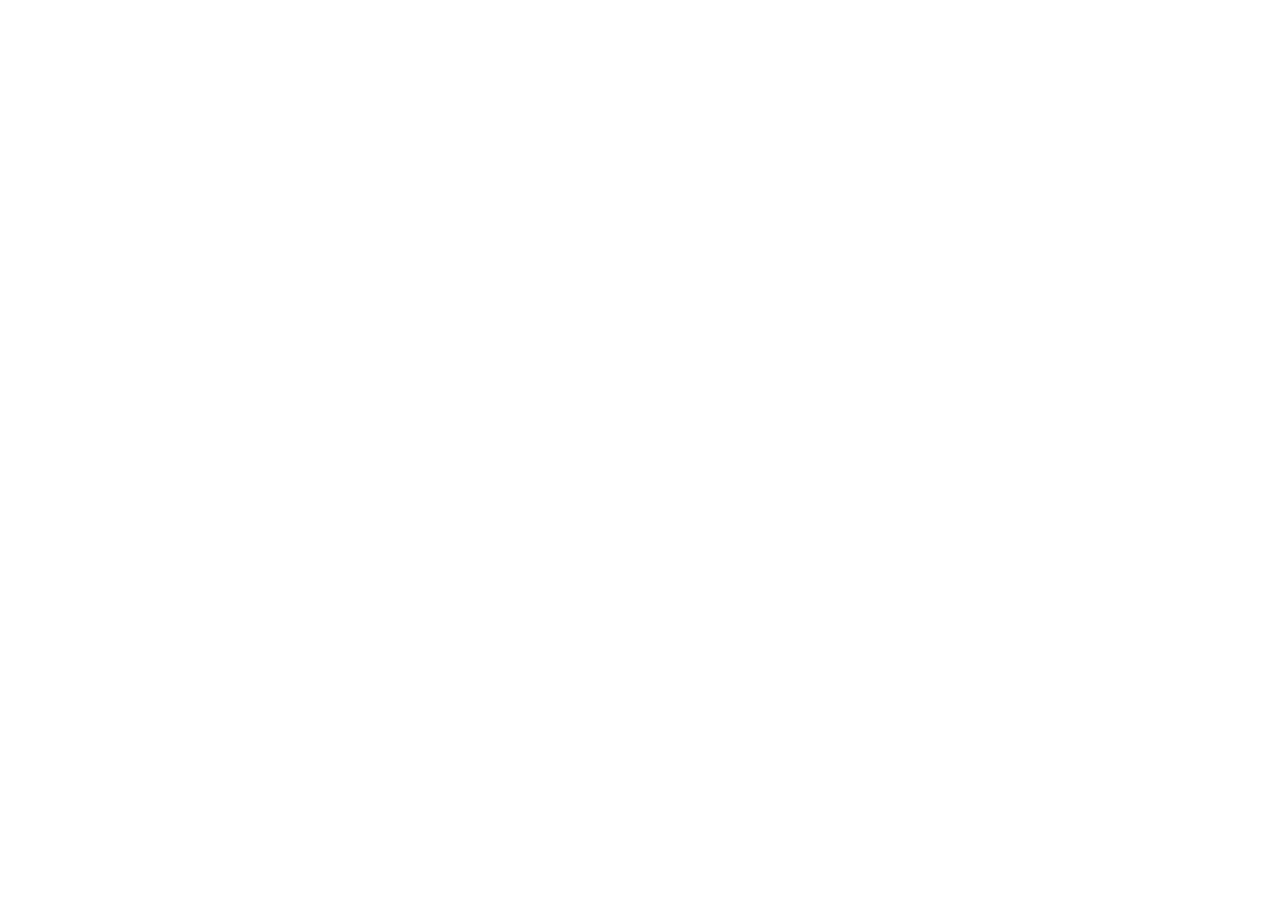
==== ibm-quantum.event-activation.com/index.html @ 04503457 "Add files via upload" ====
<!DOCTYPE html><html lang="en" class="ibm_plex_sans_226a16b8-module__QZ1NCq__variable h-full antialiased"><head><meta charSet="utf-8"/><meta name="viewport" content="width=device-width, initial-scale=1"/><link rel="preload" href="_next/static/media/03fc1b4a8d284b5e-s.p.09.f.n_ccld80.woff2" as="font" type="font/woff2"/><link rel="preload" href="_next/static/media/37a1c0476297a605-s.p.0g.3shamjvs-l.woff2" as="font" type="font/woff2"/><link rel="preload" as="image" href="assets/intro/1/1.webp"/><link rel="preload" as="image" href="assets/intro/2/8.webp"/><link rel="preload" as="image" href="assets/intro/3/13.webp"/><link rel="preload" as="image" href="assets/intro/4/2.webp"/><link rel="preload" as="image" href="assets/intro/5/1.webp"/><link rel="stylesheet" href="_next/static/chunks/16kgvnosf3m.k.css" data-precedence="next"/><link rel="stylesheet" href="_next/static/chunks/0wv5oasuxgbfo.css" data-precedence="next"/><link rel="stylesheet" href="_next/static/chunks/0p_g6t8e8xo-l.css" data-precedence="next"/><link rel="preload" as="script" fetchPriority="low" href="_next/static/chunks/0jd5dmmhkmk8j.js"/><script src="_next/static/chunks/04aem330ymbdp.js" async=""></script><script src="_next/static/chunks/12.eg6ivi-u1j.js" async=""></script><script src="_next/static/chunks/0r7m44~cm1a3r.js" async=""></script><script src="_next/static/chunks/0pqt~8bl3ukh4.js" async=""></script><script src="_next/static/chunks/turbopack-0rd55b__10yuu.js" async=""></script><script src="_next/static/chunks/01xlw8hd842-c.js" async=""></script><script src="_next/static/chunks/0d3shmwh5_nmn.js" async=""></script><script src="_next/static/chunks/03m3-xd-h1jk~.js" async=""></script><script src="_next/static/chunks/0r.2_htp7u2wr.js" async=""></script><script src="_next/static/chunks/0-bl3vhfbx8uj.js" async=""></script><script src="_next/static/chunks/0r3wm1yxmbxy9.js" async=""></script><meta name="next-size-adjust" content=""/><title>IBM Quantum</title><meta name="description" content="Explore IBM Quantum case studies"/><link rel="icon" href="favicon%EF%B9%96favicon.0x3dzn~oxb6tn.ico" sizes="256x256" type="image/x-icon"/><script src="_next/static/chunks/03~yq9q893hmn.js" noModule=""></script></head><body class="flex min-h-full flex-col"><div hidden=""><!--$--><!--/$--></div><div class="h-screen w-screen overflow-auto"><div class="relative origin-top-left" style="width:2160px;height:3840px"><div class="isolate size-full"><!--&--><button class="flex h-full w-full cursor-pointer flex-col gap-[20px] bg-white p-[80px] opacity-0"><div class="flex h-[1360px] shrink-0 gap-[20px]"><div class="flex w-[942px] shrink-0 flex-col justify-between overflow-clip bg-[#21272a] p-[80px]"><h1 class="text-left font-[family-name:var(--font-ibm-plex-sans)] text-[112px] leading-[128px] font-light whitespace-pre-line text-white">Explore IBM Quantum case studies</h1><div class="flex items-center justify-end"><svg width="160" height="160" viewBox="0 0 32 32" fill="white" xmlns="http://www.w3.org/2000/svg"><path d="M18 6l-1.43 1.393L24.15 15H4v2h20.15l-7.58 7.573L18 26l10-10z"></path></svg></div></div><div class="flex min-w-0 flex-1 flex-col gap-[20px]"><div class="relative min-h-0 flex-1"><div class="relative h-full w-full overflow-hidden"><div class="absolute inset-0 transition-opacity duration-1000 opacity-0"><img alt="" loading="lazy" decoding="async" data-nimg="fill" class="transition-opacity duration-1000 object-cover opacity-0" style="position:absolute;height:100%;width:100%;left:0;top:0;right:0;bottom:0;color:transparent" src="assets/intro/1/11.webp"/></div><div class="absolute inset-0 transition-opacity duration-1000 opacity-100"><img alt="" decoding="async" data-nimg="fill" class="transition-opacity duration-1000 object-cover opacity-0" style="position:absolute;height:100%;width:100%;left:0;top:0;right:0;bottom:0;color:transparent" src="assets/intro/1/1.webp"/></div></div></div><div class="relative min-h-0 flex-1"><div class="relative h-full w-full overflow-hidden"><div class="absolute inset-0 transition-opacity duration-1000 opacity-0"><img alt="" loading="lazy" decoding="async" data-nimg="fill" class="transition-opacity duration-1000 object-cover opacity-0" style="position:absolute;height:100%;width:100%;left:0;top:0;right:0;bottom:0;color:transparent" src="assets/intro/2/7.webp"/></div><div class="absolute inset-0 transition-opacity duration-1000 opacity-100"><img alt="" decoding="async" data-nimg="fill" class="transition-opacity duration-1000 object-cover opacity-0" style="position:absolute;height:100%;width:100%;left:0;top:0;right:0;bottom:0;color:transparent" src="assets/intro/2/8.webp"/></div></div></div></div></div><div class="flex min-h-0 flex-1 gap-[20px]"><div class="relative h-full w-[942px] shrink-0"><div class="relative h-full w-full overflow-hidden"><div class="absolute inset-0 transition-opacity duration-1000 opacity-0"><img alt="" loading="lazy" decoding="async" data-nimg="fill" class="transition-opacity duration-1000 object-cover opacity-0" style="position:absolute;height:100%;width:100%;left:0;top:0;right:0;bottom:0;color:transparent" src="assets/intro/3/12.webp"/></div><div class="absolute inset-0 transition-opacity duration-1000 opacity-100"><img alt="" decoding="async" data-nimg="fill" class="transition-opacity duration-1000 object-cover opacity-0" style="position:absolute;height:100%;width:100%;left:0;top:0;right:0;bottom:0;color:transparent" src="assets/intro/3/13.webp"/></div></div></div><div class="flex w-[538px] shrink-0 flex-col gap-[20px]"><div class="min-h-0 flex-1 bg-[#e0e0e0]"></div><div class="min-h-0 flex-1 bg-[#697077]"></div></div><div class="relative min-w-0 flex-1"><div class="relative h-full w-full overflow-hidden"><div class="absolute inset-0 transition-opacity duration-1000 opacity-0"><img alt="" loading="lazy" decoding="async" data-nimg="fill" class="transition-opacity duration-1000 object-cover opacity-0" style="position:absolute;height:100%;width:100%;left:0;top:0;right:0;bottom:0;color:transparent" src="assets/intro/4/1.webp"/></div><div class="absolute inset-0 transition-opacity duration-1000 opacity-100"><img alt="" decoding="async" data-nimg="fill" class="transition-opacity duration-1000 object-cover opacity-0" style="position:absolute;height:100%;width:100%;left:0;top:0;right:0;bottom:0;color:transparent" src="assets/intro/4/2.webp"/></div></div></div></div><div class="flex h-[1360px] shrink-0 gap-[20px]"><div class="relative min-w-0 flex-1"><div class="relative h-full w-full overflow-hidden"><div class="absolute inset-0 transition-opacity duration-1000 opacity-0"><img alt="" loading="lazy" decoding="async" data-nimg="fill" class="transition-opacity duration-1000 object-cover opacity-0" style="position:absolute;height:100%;width:100%;left:0;top:0;right:0;bottom:0;color:transparent" src="assets/intro/5/13.webp"/></div><div class="absolute inset-0 transition-opacity duration-1000 opacity-100"><img alt="" decoding="async" data-nimg="fill" class="transition-opacity duration-1000 object-cover opacity-0" style="position:absolute;height:100%;width:100%;left:0;top:0;right:0;bottom:0;color:transparent" src="assets/intro/5/1.webp"/></div></div></div><div class="flex w-[480px] shrink-0 flex-col gap-[20px]"><div class="min-h-0 flex-1 bg-[#21272a]"></div><div class="min-h-0 flex-1 bg-[#e0e0e0]"></div></div></div></button><!--/&--><dialog open="" aria-labelledby="_R_9avb_" data-state="inactive" class="absolute inset-0 z-50 m-0 flex size-full flex-col border-none bg-white p-40 data-[state=inactive]:invisible"><div class="flex items-center justify-between"><span class="font-[family-name:var(--font-ibm-plex-sans)] text-[68px] leading-[68px] font-light text-[#161616]">IBM Quantum</span><button aria-label="Reset activation" class="cursor-pointer bg-transparent p-0" type="button"><img alt="IBM" loading="lazy" width="54" height="54" decoding="async" data-nimg="1" class="h-[54px] w-auto" style="color:transparent" src="assets/ibm-logo.svg"/></button></div><div class="mt-40 flex flex-1 flex-col font-[family-name:var(--font-ibm-plex-sans)] font-light text-[#161616]"><h2 id="_R_9avb_" class="text-[168px] leading-[200px]">Are you still there?</h2><div class="mt-20 flex flex-col gap-20"><p class="text-[62px] leading-[86px] tracking-[0.64px]">Your session will reset in <!-- -->10<!-- --> seconds.</p></div></div></dialog></div><div role="presentation" aria-hidden="true" class="cds--layer-one cds--modal ConfigModal-module-scss-module__jM0W_q__Modal"><div class="cds--modal-container" role="dialog" aria-modal="true"><button type="button" class="cds--visually-hidden">Focus sentinel</button><div class="cds--modal-container-body"><div class="cds--modal-header"><h2>Set up your activation</h2><div class="cds--modal-close-button"><span class="cds--popover-container cds--popover--caret cds--popover--high-contrast cds--popover--left cds--tooltip cds--icon-tooltip"><div class="cds--tooltip-trigger__wrapper"><button aria-label="Close" aria-labelledby="tooltip-_R_66mavb_" class="cds--modal-close cds--btn cds--btn--primary cds--btn--icon-only" type="button"><svg focusable="false" preserveAspectRatio="xMidYMid meet" fill="currentColor" aria-hidden="true" width="20" height="20" viewBox="0 0 32 32" class="cds--modal-close__icon" xmlns="http://www.w3.org/2000/svg"><path d="M17.4141 16 24 9.4141 22.5859 8 16 14.5859 9.4143 8 8 9.4141 14.5859 16 8 22.5859 9.4143 24 16 17.4141 22.5859 24 24 22.5859 17.4141 16z"></path></svg></button></div><span aria-hidden="true" id="tooltip-_R_66mavb_" role="tooltip" class="cds--popover"><span class="cds--popover-content cds--tooltip-content">Close</span><span class="cds--popover-caret"></span></span></span></div></div><div class="cds--layer-two cds--modal-content cds--modal-scroll-content--no-fade"><div><label class="cds--label cds--label--no-margin ConfigModal-module-scss-module__jM0W_q__label" dir="auto">What is the purpose of this activation?</label><div class="cds--form-item"><fieldset class="cds--radio-button-group cds--radio-button-group--vertical cds--radio-button-group--label-right"><div class="cds--radio-button-wrapper"><input type="radio" class="cds--radio-button" id="radio-button-_R_csqmavb_" name="activation-type" value="event"/><label for="radio-button-_R_csqmavb_" class="cds--radio-button__label"><span class="cds--radio-button__appearance"></span><span class="cds--radio-button__label-text" dir="auto">Event</span></label></div><div class="cds--radio-button-wrapper"><input type="radio" class="cds--radio-button" id="radio-button-_R_ksqmavb_" name="activation-type" value="innovation_studio"/><label for="radio-button-_R_ksqmavb_" class="cds--radio-button__label"><span class="cds--radio-button__appearance"></span><span class="cds--radio-button__label-text" dir="auto">Innovation studio</span></label></div><div class="cds--radio-button-wrapper"><input type="radio" class="cds--radio-button" id="radio-button-_R_ssqmavb_" name="activation-type" value="test"/><label for="radio-button-_R_ssqmavb_" class="cds--radio-button__label"><span class="cds--radio-button__appearance"></span><span class="cds--radio-button__label-text" dir="auto">Test and others</span></label></div></fieldset><div class="cds--radio-button__validation-msg"></div></div></div></div><div aria-busy="false" class="cds--modal-footer cds--btn-set"><button class="cds--btn cds--btn--primary" type="button">Continue</button></div></div><button type="button" class="cds--visually-hidden">Focus sentinel</button></div></div></div></div><!--$--><!--/$--><script src="_next/static/chunks/0jd5dmmhkmk8j.js" id="_R_" async=""></script><script>(self.__next_f=self.__next_f||[]).push([0])</script><script>self.__next_f.push([1,"1:\"$Sreact.fragment\"\n2:I[39756,[\"/_next/static/chunks/01xlw8hd842-c.js\",\"/_next/static/chunks/0d3shmwh5_nmn.js\"],\"default\"]\n3:I[37457,[\"/_next/static/chunks/01xlw8hd842-c.js\",\"/_next/static/chunks/0d3shmwh5_nmn.js\"],\"default\"]\n4:I[57339,[\"/_next/static/chunks/01xlw8hd842-c.js\",\"/_next/static/chunks/0d3shmwh5_nmn.js\",\"/_next/static/chunks/03m3-xd-h1jk~.js\",\"/_next/static/chunks/0r.2_htp7u2wr.js\",\"/_next/static/chunks/0-bl3vhfbx8uj.js\",\"/_next/static/chunks/0r3wm1yxmbxy9.js\"],\"App\"]\n5:I[97367,[\"/_next/static/chunks/01xlw8hd842-c.js\",\"/_next/static/chunks/0d3shmwh5_nmn.js\"],\"OutletBoundary\"]\n6:\"$Sreact.suspense\"\n8:I[97367,[\"/_next/static/chunks/01xlw8hd842-c.js\",\"/_next/static/chunks/0d3shmwh5_nmn.js\"],\"ViewportBoundary\"]\na:I[97367,[\"/_next/static/chunks/01xlw8hd842-c.js\",\"/_next/static/chunks/0d3shmwh5_nmn.js\"],\"MetadataBoundary\"]\nc:I[68027,[\"/_next/static/chunks/01xlw8hd842-c.js\",\"/_next/static/chunks/0d3shmwh5_nmn.js\"],\"default\",1]\n:HL[\"/_next/static/chunks/16kgvnosf3m.k.css\",\"style\"]\n:HL[\"/_next/static/chunks/0wv5oasuxgbfo.css\",\"style\"]\n:HL[\"/_next/static/media/03fc1b4a8d284b5e-s.p.09.f.n_ccld80.woff2\",\"font\",{\"crossOrigin\":\"\",\"type\":\"font/woff2\"}]\n:HL[\"/_next/static/media/37a1c0476297a605-s.p.0g.3shamjvs-l.woff2\",\"font\",{\"crossOrigin\":\"\",\"type\":\"font/woff2\"}]\n:HL[\"/_next/static/chunks/0p_g6t8e8xo-l.css\",\"style\"]\n"])</script><script>self.__next_f.push([1,"0:{\"P\":null,\"c\":[\"\",\"\"],\"q\":\"\",\"i\":false,\"f\":[[[\"\",{\"children\":[\"__PAGE__\",{}]},\"$undefined\",\"$undefined\",16],[[\"$\",\"$1\",\"c\",{\"children\":[[[\"$\",\"link\",\"0\",{\"rel\":\"stylesheet\",\"href\":\"/_next/static/chunks/16kgvnosf3m.k.css\",\"precedence\":\"next\",\"crossOrigin\":\"$undefined\",\"nonce\":\"$undefined\"}],[\"$\",\"link\",\"1\",{\"rel\":\"stylesheet\",\"href\":\"/_next/static/chunks/0wv5oasuxgbfo.css\",\"precedence\":\"next\",\"crossOrigin\":\"$undefined\",\"nonce\":\"$undefined\"}],[\"$\",\"script\",\"script-0\",{\"src\":\"/_next/static/chunks/01xlw8hd842-c.js\",\"async\":true,\"nonce\":\"$undefined\"}],[\"$\",\"script\",\"script-1\",{\"src\":\"/_next/static/chunks/0d3shmwh5_nmn.js\",\"async\":true,\"nonce\":\"$undefined\"}]],[\"$\",\"html\",null,{\"lang\":\"en\",\"className\":\"ibm_plex_sans_226a16b8-module__QZ1NCq__variable h-full antialiased\",\"children\":[\"$\",\"body\",null,{\"className\":\"flex min-h-full flex-col\",\"children\":[\"$\",\"$L2\",null,{\"parallelRouterKey\":\"children\",\"error\":\"$undefined\",\"errorStyles\":\"$undefined\",\"errorScripts\":\"$undefined\",\"template\":[\"$\",\"$L3\",null,{}],\"templateStyles\":\"$undefined\",\"templateScripts\":\"$undefined\",\"notFound\":[[[\"$\",\"title\",null,{\"children\":\"404: This page could not be found.\"}],[\"$\",\"div\",null,{\"style\":{\"fontFamily\":\"system-ui,\\\"Segoe UI\\\",Roboto,Helvetica,Arial,sans-serif,\\\"Apple Color Emoji\\\",\\\"Segoe UI Emoji\\\"\",\"height\":\"100vh\",\"textAlign\":\"center\",\"display\":\"flex\",\"flexDirection\":\"column\",\"alignItems\":\"center\",\"justifyContent\":\"center\"},\"children\":[\"$\",\"div\",null,{\"children\":[[\"$\",\"style\",null,{\"dangerouslySetInnerHTML\":{\"__html\":\"body{color:#000;background:#fff;margin:0}.next-error-h1{border-right:1px solid rgba(0,0,0,.3)}@media (prefers-color-scheme:dark){body{color:#fff;background:#000}.next-error-h1{border-right:1px solid rgba(255,255,255,.3)}}\"}}],[\"$\",\"h1\",null,{\"className\":\"next-error-h1\",\"style\":{\"display\":\"inline-block\",\"margin\":\"0 20px 0 0\",\"padding\":\"0 23px 0 0\",\"fontSize\":24,\"fontWeight\":500,\"verticalAlign\":\"top\",\"lineHeight\":\"49px\"},\"children\":404}],[\"$\",\"div\",null,{\"style\":{\"display\":\"inline-block\"},\"children\":[\"$\",\"h2\",null,{\"style\":{\"fontSize\":14,\"fontWeight\":400,\"lineHeight\":\"49px\",\"margin\":0},\"children\":\"This page could not be found.\"}]}]]}]}]],[]],\"forbidden\":\"$undefined\",\"unauthorized\":\"$undefined\"}]}]}]]}],{\"children\":[[\"$\",\"$1\",\"c\",{\"children\":[[\"$\",\"$L4\",null,{\"isProduction\":true}],[[\"$\",\"link\",\"0\",{\"rel\":\"stylesheet\",\"href\":\"/_next/static/chunks/0p_g6t8e8xo-l.css\",\"precedence\":\"next\",\"crossOrigin\":\"$undefined\",\"nonce\":\"$undefined\"}],[\"$\",\"script\",\"script-0\",{\"src\":\"/_next/static/chunks/03m3-xd-h1jk~.js\",\"async\":true,\"nonce\":\"$undefined\"}],[\"$\",\"script\",\"script-1\",{\"src\":\"/_next/static/chunks/0r.2_htp7u2wr.js\",\"async\":true,\"nonce\":\"$undefined\"}],[\"$\",\"script\",\"script-2\",{\"src\":\"/_next/static/chunks/0-bl3vhfbx8uj.js\",\"async\":true,\"nonce\":\"$undefined\"}],[\"$\",\"script\",\"script-3\",{\"src\":\"/_next/static/chunks/0r3wm1yxmbxy9.js\",\"async\":true,\"nonce\":\"$undefined\"}]],[\"$\",\"$L5\",null,{\"children\":[\"$\",\"$6\",null,{\"name\":\"Next.MetadataOutlet\",\"children\":\"$@7\"}]}]]}],{},null,false,null]},null,false,null],[\"$\",\"$1\",\"h\",{\"children\":[null,[\"$\",\"$L8\",null,{\"children\":\"$L9\"}],[\"$\",\"div\",null,{\"hidden\":true,\"children\":[\"$\",\"$La\",null,{\"children\":[\"$\",\"$6\",null,{\"name\":\"Next.Metadata\",\"children\":\"$Lb\"}]}]}],[\"$\",\"meta\",null,{\"name\":\"next-size-adjust\",\"content\":\"\"}]]}],false]],\"m\":\"$undefined\",\"G\":[\"$c\",[[\"$\",\"link\",\"0\",{\"rel\":\"stylesheet\",\"href\":\"/_next/static/chunks/16kgvnosf3m.k.css\",\"precedence\":\"next\",\"crossOrigin\":\"$undefined\",\"nonce\":\"$undefined\"}],[\"$\",\"link\",\"1\",{\"rel\":\"stylesheet\",\"href\":\"/_next/static/chunks/0wv5oasuxgbfo.css\",\"precedence\":\"next\",\"crossOrigin\":\"$undefined\",\"nonce\":\"$undefined\"}]]],\"S\":true,\"h\":null,\"s\":\"$undefined\",\"l\":\"$undefined\",\"p\":\"$undefined\",\"d\":\"$undefined\",\"b\":\"hi95uVvYdHRAB_sHFpPJb\"}\n"])</script><script>self.__next_f.push([1,"9:[[\"$\",\"meta\",\"0\",{\"charSet\":\"utf-8\"}],[\"$\",\"meta\",\"1\",{\"name\":\"viewport\",\"content\":\"width=device-width, initial-scale=1\"}]]\n"])</script><script>self.__next_f.push([1,"d:I[27201,[\"/_next/static/chunks/01xlw8hd842-c.js\",\"/_next/static/chunks/0d3shmwh5_nmn.js\"],\"IconMark\"]\n7:null\nb:[[\"$\",\"title\",\"0\",{\"children\":\"IBM Quantum\"}],[\"$\",\"meta\",\"1\",{\"name\":\"description\",\"content\":\"Explore IBM Quantum case studies\"}],[\"$\",\"link\",\"2\",{\"rel\":\"icon\",\"href\":\"/favicon.ico?favicon.0x3dzn~oxb6tn.ico\",\"sizes\":\"256x256\",\"type\":\"image/x-icon\"}],[\"$\",\"$Ld\",\"3\",{}]]\n"])</script></body></html>
---- ibm-quantum.event-activation.com/_next/static/chunks/16kgvnosf3m.k.css ----
@font-face{font-family:IBM Plex Sans;font-style:italic;font-weight:300;font-stretch:100%;font-display:swap;src:url(../media/952f0fd261157ce3-s.0g--sok9b3mk_.woff2)format("woff2");unicode-range:U+460-52F,U+1C80-1C8A,U+20B4,U+2DE0-2DFF,U+A640-A69F,U+FE2E-FE2F}@font-face{font-family:IBM Plex Sans;font-style:italic;font-weight:300;font-stretch:100%;font-display:swap;src:url(../media/69169fb36b2bd6d2-s.10j65ab2wfnli.woff2)format("woff2");unicode-range:U+301,U+400-45F,U+490-491,U+4B0-4B1,U+2116}@font-face{font-family:IBM Plex Sans;font-style:italic;font-weight:300;font-stretch:100%;font-display:swap;src:url(../media/fce1204c21d111e2-s.0ijvxfb~.93oa.woff2)format("woff2");unicode-range:U+370-377,U+37A-37F,U+384-38A,U+38C,U+38E-3A1,U+3A3-3FF}@font-face{font-family:IBM Plex Sans;font-style:italic;font-weight:300;font-stretch:100%;font-display:swap;src:url(../media/7a0633ae85d274ff-s.0x2l002~jcayr.woff2)format("woff2");unicode-range:U+102-103,U+110-111,U+128-129,U+168-169,U+1A0-1A1,U+1AF-1B0,U+300-301,U+303-304,U+308-309,U+323,U+329,U+1EA0-1EF9,U+20AB}@font-face{font-family:IBM Plex Sans;font-style:italic;font-weight:300;font-stretch:100%;font-display:swap;src:url(../media/d9e1577adfc6a783-s.0smp5y7is-k0~.woff2)format("woff2");unicode-range:U+100-2BA,U+2BD-2C5,U+2C7-2CC,U+2CE-2D7,U+2DD-2FF,U+304,U+308,U+329,U+1D00-1DBF,U+1E00-1E9F,U+1EF2-1EFF,U+2020,U+20A0-20AB,U+20AD-20C0,U+2113,U+2C60-2C7F,U+A720-A7FF}@font-face{font-family:IBM Plex Sans;font-style:italic;font-weight:300;font-stretch:100%;font-display:swap;src:url(../media/37a1c0476297a605-s.p.0g.3shamjvs-l.woff2)format("woff2");unicode-range:U+??,U+131,U+152-153,U+2BB-2BC,U+2C6,U+2DA,U+2DC,U+304,U+308,U+329,U+2000-206F,U+20AC,U+2122,U+2191,U+2193,U+2212,U+2215,U+FEFF,U+FFFD}@font-face{font-family:IBM Plex Sans;font-style:italic;font-weight:400;font-stretch:100%;font-display:swap;src:url(../media/952f0fd261157ce3-s.0g--sok9b3mk_.woff2)format("woff2");unicode-range:U+460-52F,U+1C80-1C8A,U+20B4,U+2DE0-2DFF,U+A640-A69F,U+FE2E-FE2F}@font-face{font-family:IBM Plex Sans;font-style:italic;font-weight:400;font-stretch:100%;font-display:swap;src:url(../media/69169fb36b2bd6d2-s.10j65ab2wfnli.woff2)format("woff2");unicode-range:U+301,U+400-45F,U+490-491,U+4B0-4B1,U+2116}@font-face{font-family:IBM Plex Sans;font-style:italic;font-weight:400;font-stretch:100%;font-display:swap;src:url(../media/fce1204c21d111e2-s.0ijvxfb~.93oa.woff2)format("woff2");unicode-range:U+370-377,U+37A-37F,U+384-38A,U+38C,U+38E-3A1,U+3A3-3FF}@font-face{font-family:IBM Plex Sans;font-style:italic;font-weight:400;font-stretch:100%;font-display:swap;src:url(../media/7a0633ae85d274ff-s.0x2l002~jcayr.woff2)format("woff2");unicode-range:U+102-103,U+110-111,U+128-129,U+168-169,U+1A0-1A1,U+1AF-1B0,U+300-301,U+303-304,U+308-309,U+323,U+329,U+1EA0-1EF9,U+20AB}@font-face{font-family:IBM Plex Sans;font-style:italic;font-weight:400;font-stretch:100%;font-display:swap;src:url(../media/d9e1577adfc6a783-s.0smp5y7is-k0~.woff2)format("woff2");unicode-range:U+100-2BA,U+2BD-2C5,U+2C7-2CC,U+2CE-2D7,U+2DD-2FF,U+304,U+308,U+329,U+1D00-1DBF,U+1E00-1E9F,U+1EF2-1EFF,U+2020,U+20A0-20AB,U+20AD-20C0,U+2113,U+2C60-2C7F,U+A720-A7FF}@font-face{font-family:IBM Plex Sans;font-style:italic;font-weight:400;font-stretch:100%;font-display:swap;src:url(../media/37a1c0476297a605-s.p.0g.3shamjvs-l.woff2)format("woff2");unicode-range:U+??,U+131,U+152-153,U+2BB-2BC,U+2C6,U+2DA,U+2DC,U+304,U+308,U+329,U+2000-206F,U+20AC,U+2122,U+2191,U+2193,U+2212,U+2215,U+FEFF,U+FFFD}@font-face{font-family:IBM Plex Sans;font-style:italic;font-weight:500;font-stretch:100%;font-display:swap;src:url(../media/952f0fd261157ce3-s.0g--sok9b3mk_.woff2)format("woff2");unicode-range:U+460-52F,U+1C80-1C8A,U+20B4,U+2DE0-2DFF,U+A640-A69F,U+FE2E-FE2F}@font-face{font-family:IBM Plex Sans;font-style:italic;font-weight:500;font-stretch:100%;font-display:swap;src:url(../media/69169fb36b2bd6d2-s.10j65ab2wfnli.woff2)format("woff2");unicode-range:U+301,U+400-45F,U+490-491,U+4B0-4B1,U+2116}@font-face{font-family:IBM Plex Sans;font-style:italic;font-weight:500;font-stretch:100%;font-display:swap;src:url(../media/fce1204c21d111e2-s.0ijvxfb~.93oa.woff2)format("woff2");unicode-range:U+370-377,U+37A-37F,U+384-38A,U+38C,U+38E-3A1,U+3A3-3FF}@font-face{font-family:IBM Plex Sans;font-style:italic;font-weight:500;font-stretch:100%;font-display:swap;src:url(../media/7a0633ae85d274ff-s.0x2l002~jcayr.woff2)format("woff2");unicode-range:U+102-103,U+110-111,U+128-129,U+168-169,U+1A0-1A1,U+1AF-1B0,U+300-301,U+303-304,U+308-309,U+323,U+329,U+1EA0-1EF9,U+20AB}@font-face{font-family:IBM Plex Sans;font-style:italic;font-weight:500;font-stretch:100%;font-display:swap;src:url(../media/d9e1577adfc6a783-s.0smp5y7is-k0~.woff2)format("woff2");unicode-range:U+100-2BA,U+2BD-2C5,U+2C7-2CC,U+2CE-2D7,U+2DD-2FF,U+304,U+308,U+329,U+1D00-1DBF,U+1E00-1E9F,U+1EF2-1EFF,U+2020,U+20A0-20AB,U+20AD-20C0,U+2113,U+2C60-2C7F,U+A720-A7FF}@font-face{font-family:IBM Plex Sans;font-style:italic;font-weight:500;font-stretch:100%;font-display:swap;src:url(../media/37a1c0476297a605-s.p.0g.3shamjvs-l.woff2)format("woff2");unicode-range:U+??,U+131,U+152-153,U+2BB-2BC,U+2C6,U+2DA,U+2DC,U+304,U+308,U+329,U+2000-206F,U+20AC,U+2122,U+2191,U+2193,U+2212,U+2215,U+FEFF,U+FFFD}@font-face{font-family:IBM Plex Sans;font-style:italic;font-weight:600;font-stretch:100%;font-display:swap;src:url(../media/952f0fd261157ce3-s.0g--sok9b3mk_.woff2)format("woff2");unicode-range:U+460-52F,U+1C80-1C8A,U+20B4,U+2DE0-2DFF,U+A640-A69F,U+FE2E-FE2F}@font-face{font-family:IBM Plex Sans;font-style:italic;font-weight:600;font-stretch:100%;font-display:swap;src:url(../media/69169fb36b2bd6d2-s.10j65ab2wfnli.woff2)format("woff2");unicode-range:U+301,U+400-45F,U+490-491,U+4B0-4B1,U+2116}@font-face{font-family:IBM Plex Sans;font-style:italic;font-weight:600;font-stretch:100%;font-display:swap;src:url(../media/fce1204c21d111e2-s.0ijvxfb~.93oa.woff2)format("woff2");unicode-range:U+370-377,U+37A-37F,U+384-38A,U+38C,U+38E-3A1,U+3A3-3FF}@font-face{font-family:IBM Plex Sans;font-style:italic;font-weight:600;font-stretch:100%;font-display:swap;src:url(../media/7a0633ae85d274ff-s.0x2l002~jcayr.woff2)format("woff2");unicode-range:U+102-103,U+110-111,U+128-129,U+168-169,U+1A0-1A1,U+1AF-1B0,U+300-301,U+303-304,U+308-309,U+323,U+329,U+1EA0-1EF9,U+20AB}@font-face{font-family:IBM Plex Sans;font-style:italic;font-weight:600;font-stretch:100%;font-display:swap;src:url(../media/d9e1577adfc6a783-s.0smp5y7is-k0~.woff2)format("woff2");unicode-range:U+100-2BA,U+2BD-2C5,U+2C7-2CC,U+2CE-2D7,U+2DD-2FF,U+304,U+308,U+329,U+1D00-1DBF,U+1E00-1E9F,U+1EF2-1EFF,U+2020,U+20A0-20AB,U+20AD-20C0,U+2113,U+2C60-2C7F,U+A720-A7FF}@font-face{font-family:IBM Plex Sans;font-style:italic;font-weight:600;font-stretch:100%;font-display:swap;src:url(../media/37a1c0476297a605-s.p.0g.3shamjvs-l.woff2)format("woff2");unicode-range:U+??,U+131,U+152-153,U+2BB-2BC,U+2C6,U+2DA,U+2DC,U+304,U+308,U+329,U+2000-206F,U+20AC,U+2122,U+2191,U+2193,U+2212,U+2215,U+FEFF,U+FFFD}@font-face{font-family:IBM Plex Sans;font-style:normal;font-weight:300;font-stretch:100%;font-display:swap;src:url(../media/7fea77d1d19108bf-s.0xyeb7czu1stb.woff2)format("woff2");unicode-range:U+460-52F,U+1C80-1C8A,U+20B4,U+2DE0-2DFF,U+A640-A69F,U+FE2E-FE2F}@font-face{font-family:IBM Plex Sans;font-style:normal;font-weight:300;font-stretch:100%;font-display:swap;src:url(../media/1bcd0e671759a44c-s.0vnh8.d8wxa2x.woff2)format("woff2");unicode-range:U+301,U+400-45F,U+490-491,U+4B0-4B1,U+2116}@font-face{font-family:IBM Plex Sans;font-style:normal;font-weight:300;font-stretch:100%;font-display:swap;src:url(../media/e15f58668ad64cb8-s.0~.8lt~vdqmc3.woff2)format("woff2");unicode-range:U+370-377,U+37A-37F,U+384-38A,U+38C,U+38E-3A1,U+3A3-3FF}@font-face{font-family:IBM Plex Sans;font-style:normal;font-weight:300;font-stretch:100%;font-display:swap;src:url(../media/90c51ce8fb754fe8-s.00z~hoalba5dm.woff2)format("woff2");unicode-range:U+102-103,U+110-111,U+128-129,U+168-169,U+1A0-1A1,U+1AF-1B0,U+300-301,U+303-304,U+308-309,U+323,U+329,U+1EA0-1EF9,U+20AB}@font-face{font-family:IBM Plex Sans;font-style:normal;font-weight:300;font-stretch:100%;font-display:swap;src:url(../media/57215795b8570f5c-s.0vwgtotjdgnhr.woff2)format("woff2");unicode-range:U+100-2BA,U+2BD-2C5,U+2C7-2CC,U+2CE-2D7,U+2DD-2FF,U+304,U+308,U+329,U+1D00-1DBF,U+1E00-1E9F,U+1EF2-1EFF,U+2020,U+20A0-20AB,U+20AD-20C0,U+2113,U+2C60-2C7F,U+A720-A7FF}@font-face{font-family:IBM Plex Sans;font-style:normal;font-weight:300;font-stretch:100%;font-display:swap;src:url(../media/03fc1b4a8d284b5e-s.p.09.f.n_ccld80.woff2)format("woff2");unicode-range:U+??,U+131,U+152-153,U+2BB-2BC,U+2C6,U+2DA,U+2DC,U+304,U+308,U+329,U+2000-206F,U+20AC,U+2122,U+2191,U+2193,U+2212,U+2215,U+FEFF,U+FFFD}@font-face{font-family:IBM Plex Sans;font-style:normal;font-weight:400;font-stretch:100%;font-display:swap;src:url(../media/7fea77d1d19108bf-s.0xyeb7czu1stb.woff2)format("woff2");unicode-range:U+460-52F,U+1C80-1C8A,U+20B4,U+2DE0-2DFF,U+A640-A69F,U+FE2E-FE2F}@font-face{font-family:IBM Plex Sans;font-style:normal;font-weight:400;font-stretch:100%;font-display:swap;src:url(../media/1bcd0e671759a44c-s.0vnh8.d8wxa2x.woff2)format("woff2");unicode-range:U+301,U+400-45F,U+490-491,U+4B0-4B1,U+2116}@font-face{font-family:IBM Plex Sans;font-style:normal;font-weight:400;font-stretch:100%;font-display:swap;src:url(../media/e15f58668ad64cb8-s.0~.8lt~vdqmc3.woff2)format("woff2");unicode-range:U+370-377,U+37A-37F,U+384-38A,U+38C,U+38E-3A1,U+3A3-3FF}@font-face{font-family:IBM Plex Sans;font-style:normal;font-weight:400;font-stretch:100%;font-display:swap;src:url(../media/90c51ce8fb754fe8-s.00z~hoalba5dm.woff2)format("woff2");unicode-range:U+102-103,U+110-111,U+128-129,U+168-169,U+1A0-1A1,U+1AF-1B0,U+300-301,U+303-304,U+308-309,U+323,U+329,U+1EA0-1EF9,U+20AB}@font-face{font-family:IBM Plex Sans;font-style:normal;font-weight:400;font-stretch:100%;font-display:swap;src:url(../media/57215795b8570f5c-s.0vwgtotjdgnhr.woff2)format("woff2");unicode-range:U+100-2BA,U+2BD-2C5,U+2C7-2CC,U+2CE-2D7,U+2DD-2FF,U+304,U+308,U+329,U+1D00-1DBF,U+1E00-1E9F,U+1EF2-1EFF,U+2020,U+20A0-20AB,U+20AD-20C0,U+2113,U+2C60-2C7F,U+A720-A7FF}@font-face{font-family:IBM Plex Sans;font-style:normal;font-weight:400;font-stretch:100%;font-display:swap;src:url(../media/03fc1b4a8d284b5e-s.p.09.f.n_ccld80.woff2)format("woff2");unicode-range:U+??,U+131,U+152-153,U+2BB-2BC,U+2C6,U+2DA,U+2DC,U+304,U+308,U+329,U+2000-206F,U+20AC,U+2122,U+2191,U+2193,U+2212,U+2215,U+FEFF,U+FFFD}@font-face{font-family:IBM Plex Sans;font-style:normal;font-weight:500;font-stretch:100%;font-display:swap;src:url(../media/7fea77d1d19108bf-s.0xyeb7czu1stb.woff2)format("woff2");unicode-range:U+460-52F,U+1C80-1C8A,U+20B4,U+2DE0-2DFF,U+A640-A69F,U+FE2E-FE2F}@font-face{font-family:IBM Plex Sans;font-style:normal;font-weight:500;font-stretch:100%;font-display:swap;src:url(../media/1bcd0e671759a44c-s.0vnh8.d8wxa2x.woff2)format("woff2");unicode-range:U+301,U+400-45F,U+490-491,U+4B0-4B1,U+2116}@font-face{font-family:IBM Plex Sans;font-style:normal;font-weight:500;font-stretch:100%;font-display:swap;src:url(../media/e15f58668ad64cb8-s.0~.8lt~vdqmc3.woff2)format("woff2");unicode-range:U+370-377,U+37A-37F,U+384-38A,U+38C,U+38E-3A1,U+3A3-3FF}@font-face{font-family:IBM Plex Sans;font-style:normal;font-weight:500;font-stretch:100%;font-display:swap;src:url(../media/90c51ce8fb754fe8-s.00z~hoalba5dm.woff2)format("woff2");unicode-range:U+102-103,U+110-111,U+128-129,U+168-169,U+1A0-1A1,U+1AF-1B0,U+300-301,U+303-304,U+308-309,U+323,U+329,U+1EA0-1EF9,U+20AB}@font-face{font-family:IBM Plex Sans;font-style:normal;font-weight:500;font-stretch:100%;font-display:swap;src:url(../media/57215795b8570f5c-s.0vwgtotjdgnhr.woff2)format("woff2");unicode-range:U+100-2BA,U+2BD-2C5,U+2C7-2CC,U+2CE-2D7,U+2DD-2FF,U+304,U+308,U+329,U+1D00-1DBF,U+1E00-1E9F,U+1EF2-1EFF,U+2020,U+20A0-20AB,U+20AD-20C0,U+2113,U+2C60-2C7F,U+A720-A7FF}@font-face{font-family:IBM Plex Sans;font-style:normal;font-weight:500;font-stretch:100%;font-display:swap;src:url(../media/03fc1b4a8d284b5e-s.p.09.f.n_ccld80.woff2)format("woff2");unicode-range:U+??,U+131,U+152-153,U+2BB-2BC,U+2C6,U+2DA,U+2DC,U+304,U+308,U+329,U+2000-206F,U+20AC,U+2122,U+2191,U+2193,U+2212,U+2215,U+FEFF,U+FFFD}@font-face{font-family:IBM Plex Sans;font-style:normal;font-weight:600;font-stretch:100%;font-display:swap;src:url(../media/7fea77d1d19108bf-s.0xyeb7czu1stb.woff2)format("woff2");unicode-range:U+460-52F,U+1C80-1C8A,U+20B4,U+2DE0-2DFF,U+A640-A69F,U+FE2E-FE2F}@font-face{font-family:IBM Plex Sans;font-style:normal;font-weight:600;font-stretch:100%;font-display:swap;src:url(../media/1bcd0e671759a44c-s.0vnh8.d8wxa2x.woff2)format("woff2");unicode-range:U+301,U+400-45F,U+490-491,U+4B0-4B1,U+2116}@font-face{font-family:IBM Plex Sans;font-style:normal;font-weight:600;font-stretch:100%;font-display:swap;src:url(../media/e15f58668ad64cb8-s.0~.8lt~vdqmc3.woff2)format("woff2");unicode-range:U+370-377,U+37A-37F,U+384-38A,U+38C,U+38E-3A1,U+3A3-3FF}@font-face{font-family:IBM Plex Sans;font-style:normal;font-weight:600;font-stretch:100%;font-display:swap;src:url(../media/90c51ce8fb754fe8-s.00z~hoalba5dm.woff2)format("woff2");unicode-range:U+102-103,U+110-111,U+128-129,U+168-169,U+1A0-1A1,U+1AF-1B0,U+300-301,U+303-304,U+308-309,U+323,U+329,U+1EA0-1EF9,U+20AB}@font-face{font-family:IBM Plex Sans;font-style:normal;font-weight:600;font-stretch:100%;font-display:swap;src:url(../media/57215795b8570f5c-s.0vwgtotjdgnhr.woff2)format("woff2");unicode-range:U+100-2BA,U+2BD-2C5,U+2C7-2CC,U+2CE-2D7,U+2DD-2FF,U+304,U+308,U+329,U+1D00-1DBF,U+1E00-1E9F,U+1EF2-1EFF,U+2020,U+20A0-20AB,U+20AD-20C0,U+2113,U+2C60-2C7F,U+A720-A7FF}@font-face{font-family:IBM Plex Sans;font-style:normal;font-weight:600;font-stretch:100%;font-display:swap;src:url(../media/03fc1b4a8d284b5e-s.p.09.f.n_ccld80.woff2)format("woff2");unicode-range:U+??,U+131,U+152-153,U+2BB-2BC,U+2C6,U+2DA,U+2DC,U+304,U+308,U+329,U+2000-206F,U+20AC,U+2122,U+2191,U+2193,U+2212,U+2215,U+FEFF,U+FFFD}@font-face{font-family:IBM Plex Sans Fallback;src:local(Arial);ascent-override:101.32%;descent-override:27.18%;line-gap-override:0.0%;size-adjust:101.17%}.ibm_plex_sans_226a16b8-module__QZ1NCq__className{font-family:IBM Plex Sans,IBM Plex Sans Fallback}.ibm_plex_sans_226a16b8-module__QZ1NCq__variable{--font-ibm-plex-sans:"IBM Plex Sans", "IBM Plex Sans Fallback"}
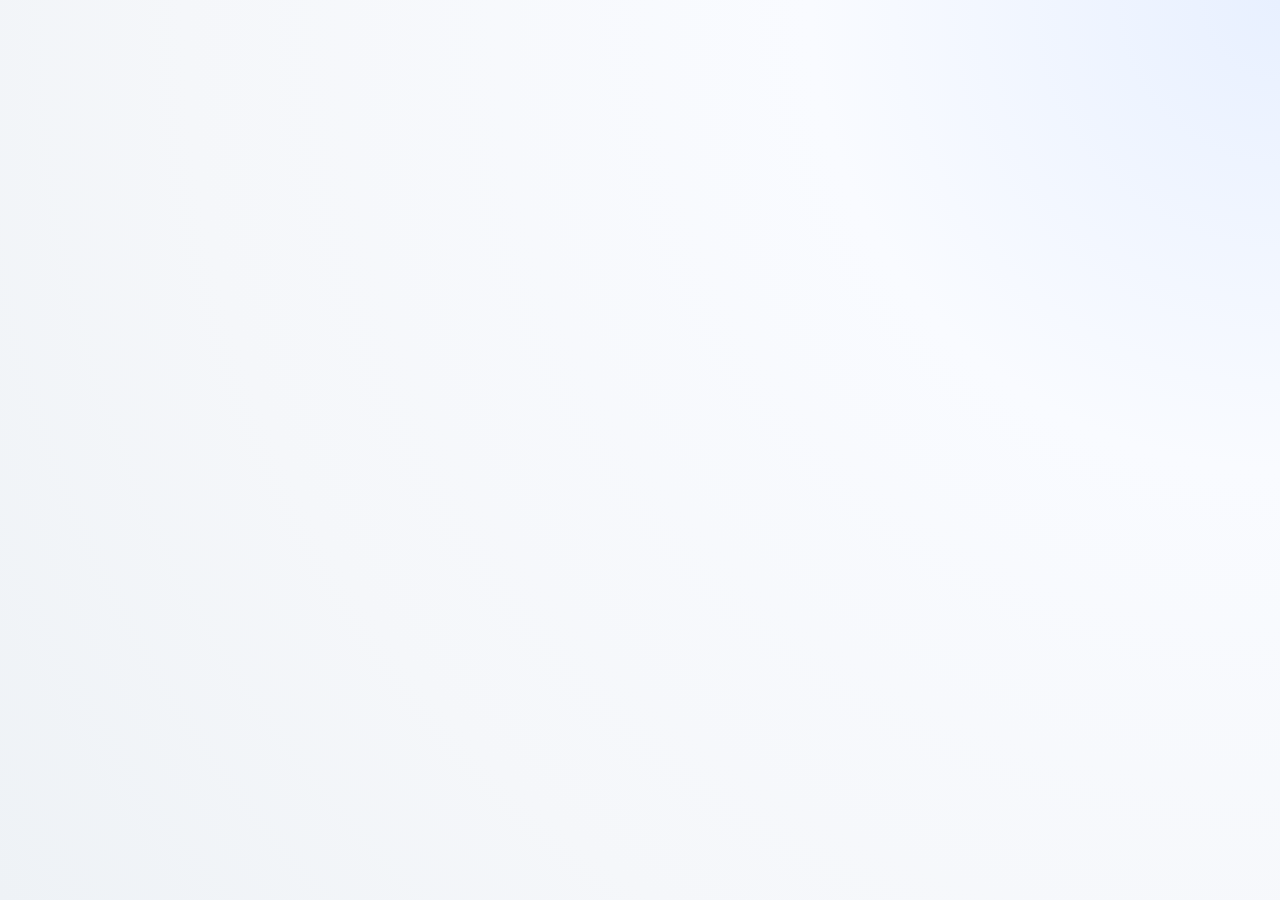
==== commit c830c00a: "Improve IBM Quantum static experience responsiveness and polish" ====
--- a/ibm-quantum.event-activation.com/index.html
+++ b/ibm-quantum.event-activation.com/index.html
@@ -1 +1,31 @@
-<!DOCTYPE html><html lang="en" class="ibm_plex_sans_226a16b8-module__QZ1NCq__variable h-full antialiased"><head><meta charSet="utf-8"/><meta name="viewport" content="width=device-width, initial-scale=1"/><link rel="preload" href="_next/static/media/03fc1b4a8d284b5e-s.p.09.f.n_ccld80.woff2" as="font" type="font/woff2"/><link rel="preload" href="_next/static/media/37a1c0476297a605-s.p.0g.3shamjvs-l.woff2" as="font" type="font/woff2"/><link rel="preload" as="image" href="assets/intro/1/1.webp"/><link rel="preload" as="image" href="assets/intro/2/8.webp"/><link rel="preload" as="image" href="assets/intro/3/13.webp"/><link rel="preload" as="image" href="assets/intro/4/2.webp"/><link rel="preload" as="image" href="assets/intro/5/1.webp"/><link rel="stylesheet" href="_next/static/chunks/16kgvnosf3m.k.css" data-precedence="next"/><link rel="stylesheet" href="_next/static/chunks/0wv5oasuxgbfo.css" data-precedence="next"/><link rel="stylesheet" href="_next/static/chunks/0p_g6t8e8xo-l.css" data-precedence="next"/><link rel="preload" as="script" fetchPriority="low" href="_next/static/chunks/0jd5dmmhkmk8j.js"/><script src="_next/static/chunks/04aem330ymbdp.js" async=""></script><script src="_next/static/chunks/12.eg6ivi-u1j.js" async=""></script><script src="_next/static/chunks/0r7m44~cm1a3r.js" async=""></script><script src="_next/static/chunks/0pqt~8bl3ukh4.js" async=""></script><script src="_next/static/chunks/turbopack-0rd55b__10yuu.js" async=""></script><script src="_next/static/chunks/01xlw8hd842-c.js" async=""></script><script src="_next/static/chunks/0d3shmwh5_nmn.js" async=""></script><script src="_next/static/chunks/03m3-xd-h1jk~.js" async=""></script><script src="_next/static/chunks/0r.2_htp7u2wr.js" async=""></script><script src="_next/static/chunks/0-bl3vhfbx8uj.js" async=""></script><script src="_next/static/chunks/0r3wm1yxmbxy9.js" async=""></script><meta name="next-size-adjust" content=""/><title>IBM Quantum</title><meta name="description" content="Explore IBM Quantum case studies"/><link rel="icon" href="favicon%EF%B9%96favicon.0x3dzn~oxb6tn.ico" sizes="256x256" type="image/x-icon"/><script src="_next/static/chunks/03~yq9q893hmn.js" noModule=""></script></head><body class="flex min-h-full flex-col"><div hidden=""><!--$--><!--/$--></div><div class="h-screen w-screen overflow-auto"><div class="relative origin-top-left" style="width:2160px;height:3840px"><div class="isolate size-full"><!--&--><button class="flex h-full w-full cursor-pointer flex-col gap-[20px] bg-white p-[80px] opacity-0"><div class="flex h-[1360px] shrink-0 gap-[20px]"><div class="flex w-[942px] shrink-0 flex-col justify-between overflow-clip bg-[#21272a] p-[80px]"><h1 class="text-left font-[family-name:var(--font-ibm-plex-sans)] text-[112px] leading-[128px] font-light whitespace-pre-line text-white">Explore IBM Quantum case studies</h1><div class="flex items-center justify-end"><svg width="160" height="160" viewBox="0 0 32 32" fill="white" xmlns="http://www.w3.org/2000/svg"><path d="M18 6l-1.43 1.393L24.15 15H4v2h20.15l-7.58 7.573L18 26l10-10z"></path></svg></div></div><div class="flex min-w-0 flex-1 flex-col gap-[20px]"><div class="relative min-h-0 flex-1"><div class="relative h-full w-full overflow-hidden"><div class="absolute inset-0 transition-opacity duration-1000 opacity-0"><img alt="" loading="lazy" decoding="async" data-nimg="fill" class="transition-opacity duration-1000 object-cover opacity-0" style="position:absolute;height:100%;width:100%;left:0;top:0;right:0;bottom:0;color:transparent" src="assets/intro/1/11.webp"/></div><div class="absolute inset-0 transition-opacity duration-1000 opacity-100"><img alt="" decoding="async" data-nimg="fill" class="transition-opacity duration-1000 object-cover opacity-0" style="position:absolute;height:100%;width:100%;left:0;top:0;right:0;bottom:0;color:transparent" src="assets/intro/1/1.webp"/></div></div></div><div class="relative min-h-0 flex-1"><div class="relative h-full w-full overflow-hidden"><div class="absolute inset-0 transition-opacity duration-1000 opacity-0"><img alt="" loading="lazy" decoding="async" data-nimg="fill" class="transition-opacity duration-1000 object-cover opacity-0" style="position:absolute;height:100%;width:100%;left:0;top:0;right:0;bottom:0;color:transparent" src="assets/intro/2/7.webp"/></div><div class="absolute inset-0 transition-opacity duration-1000 opacity-100"><img alt="" decoding="async" data-nimg="fill" class="transition-opacity duration-1000 object-cover opacity-0" style="position:absolute;height:100%;width:100%;left:0;top:0;right:0;bottom:0;color:transparent" src="assets/intro/2/8.webp"/></div></div></div></div></div><div class="flex min-h-0 flex-1 gap-[20px]"><div class="relative h-full w-[942px] shrink-0"><div class="relative h-full w-full overflow-hidden"><div class="absolute inset-0 transition-opacity duration-1000 opacity-0"><img alt="" loading="lazy" decoding="async" data-nimg="fill" class="transition-opacity duration-1000 object-cover opacity-0" style="position:absolute;height:100%;width:100%;left:0;top:0;right:0;bottom:0;color:transparent" src="assets/intro/3/12.webp"/></div><div class="absolute inset-0 transition-opacity duration-1000 opacity-100"><img alt="" decoding="async" data-nimg="fill" class="transition-opacity duration-1000 object-cover opacity-0" style="position:absolute;height:100%;width:100%;left:0;top:0;right:0;bottom:0;color:transparent" src="assets/intro/3/13.webp"/></div></div></div><div class="flex w-[538px] shrink-0 flex-col gap-[20px]"><div class="min-h-0 flex-1 bg-[#e0e0e0]"></div><div class="min-h-0 flex-1 bg-[#697077]"></div></div><div class="relative min-w-0 flex-1"><div class="relative h-full w-full overflow-hidden"><div class="absolute inset-0 transition-opacity duration-1000 opacity-0"><img alt="" loading="lazy" decoding="async" data-nimg="fill" class="transition-opacity duration-1000 object-cover opacity-0" style="position:absolute;height:100%;width:100%;left:0;top:0;right:0;bottom:0;color:transparent" src="assets/intro/4/1.webp"/></div><div class="absolute inset-0 transition-opacity duration-1000 opacity-100"><img alt="" decoding="async" data-nimg="fill" class="transition-opacity duration-1000 object-cover opacity-0" style="position:absolute;height:100%;width:100%;left:0;top:0;right:0;bottom:0;color:transparent" src="assets/intro/4/2.webp"/></div></div></div></div><div class="flex h-[1360px] shrink-0 gap-[20px]"><div class="relative min-w-0 flex-1"><div class="relative h-full w-full overflow-hidden"><div class="absolute inset-0 transition-opacity duration-1000 opacity-0"><img alt="" loading="lazy" decoding="async" data-nimg="fill" class="transition-opacity duration-1000 object-cover opacity-0" style="position:absolute;height:100%;width:100%;left:0;top:0;right:0;bottom:0;color:transparent" src="assets/intro/5/13.webp"/></div><div class="absolute inset-0 transition-opacity duration-1000 opacity-100"><img alt="" decoding="async" data-nimg="fill" class="transition-opacity duration-1000 object-cover opacity-0" style="position:absolute;height:100%;width:100%;left:0;top:0;right:0;bottom:0;color:transparent" src="assets/intro/5/1.webp"/></div></div></div><div class="flex w-[480px] shrink-0 flex-col gap-[20px]"><div class="min-h-0 flex-1 bg-[#21272a]"></div><div class="min-h-0 flex-1 bg-[#e0e0e0]"></div></div></div></button><!--/&--><dialog open="" aria-labelledby="_R_9avb_" data-state="inactive" class="absolute inset-0 z-50 m-0 flex size-full flex-col border-none bg-white p-40 data-[state=inactive]:invisible"><div class="flex items-center justify-between"><span class="font-[family-name:var(--font-ibm-plex-sans)] text-[68px] leading-[68px] font-light text-[#161616]">IBM Quantum</span><button aria-label="Reset activation" class="cursor-pointer bg-transparent p-0" type="button"><img alt="IBM" loading="lazy" width="54" height="54" decoding="async" data-nimg="1" class="h-[54px] w-auto" style="color:transparent" src="assets/ibm-logo.svg"/></button></div><div class="mt-40 flex flex-1 flex-col font-[family-name:var(--font-ibm-plex-sans)] font-light text-[#161616]"><h2 id="_R_9avb_" class="text-[168px] leading-[200px]">Are you still there?</h2><div class="mt-20 flex flex-col gap-20"><p class="text-[62px] leading-[86px] tracking-[0.64px]">Your session will reset in <!-- -->10<!-- --> seconds.</p></div></div></dialog></div><div role="presentation" aria-hidden="true" class="cds--layer-one cds--modal ConfigModal-module-scss-module__jM0W_q__Modal"><div class="cds--modal-container" role="dialog" aria-modal="true"><button type="button" class="cds--visually-hidden">Focus sentinel</button><div class="cds--modal-container-body"><div class="cds--modal-header"><h2>Set up your activation</h2><div class="cds--modal-close-button"><span class="cds--popover-container cds--popover--caret cds--popover--high-contrast cds--popover--left cds--tooltip cds--icon-tooltip"><div class="cds--tooltip-trigger__wrapper"><button aria-label="Close" aria-labelledby="tooltip-_R_66mavb_" class="cds--modal-close cds--btn cds--btn--primary cds--btn--icon-only" type="button"><svg focusable="false" preserveAspectRatio="xMidYMid meet" fill="currentColor" aria-hidden="true" width="20" height="20" viewBox="0 0 32 32" class="cds--modal-close__icon" xmlns="http://www.w3.org/2000/svg"><path d="M17.4141 16 24 9.4141 22.5859 8 16 14.5859 9.4143 8 8 9.4141 14.5859 16 8 22.5859 9.4143 24 16 17.4141 22.5859 24 24 22.5859 17.4141 16z"></path></svg></button></div><span aria-hidden="true" id="tooltip-_R_66mavb_" role="tooltip" class="cds--popover"><span class="cds--popover-content cds--tooltip-content">Close</span><span class="cds--popover-caret"></span></span></span></div></div><div class="cds--layer-two cds--modal-content cds--modal-scroll-content--no-fade"><div><label class="cds--label cds--label--no-margin ConfigModal-module-scss-module__jM0W_q__label" dir="auto">What is the purpose of this activation?</label><div class="cds--form-item"><fieldset class="cds--radio-button-group cds--radio-button-group--vertical cds--radio-button-group--label-right"><div class="cds--radio-button-wrapper"><input type="radio" class="cds--radio-button" id="radio-button-_R_csqmavb_" name="activation-type" value="event"/><label for="radio-button-_R_csqmavb_" class="cds--radio-button__label"><span class="cds--radio-button__appearance"></span><span class="cds--radio-button__label-text" dir="auto">Event</span></label></div><div class="cds--radio-button-wrapper"><input type="radio" class="cds--radio-button" id="radio-button-_R_ksqmavb_" name="activation-type" value="innovation_studio"/><label for="radio-button-_R_ksqmavb_" class="cds--radio-button__label"><span class="cds--radio-button__appearance"></span><span class="cds--radio-button__label-text" dir="auto">Innovation studio</span></label></div><div class="cds--radio-button-wrapper"><input type="radio" class="cds--radio-button" id="radio-button-_R_ssqmavb_" name="activation-type" value="test"/><label for="radio-button-_R_ssqmavb_" class="cds--radio-button__label"><span class="cds--radio-button__appearance"></span><span class="cds--radio-button__label-text" dir="auto">Test and others</span></label></div></fieldset><div class="cds--radio-button__validation-msg"></div></div></div></div><div aria-busy="false" class="cds--modal-footer cds--btn-set"><button class="cds--btn cds--btn--primary" type="button">Continue</button></div></div><button type="button" class="cds--visually-hidden">Focus sentinel</button></div></div></div></div><!--$--><!--/$--><script src="_next/static/chunks/0jd5dmmhkmk8j.js" id="_R_" async=""></script><script>(self.__next_f=self.__next_f||[]).push([0])</script><script>self.__next_f.push([1,"1:\"$Sreact.fragment\"\n2:I[39756,[\"/_next/static/chunks/01xlw8hd842-c.js\",\"/_next/static/chunks/0d3shmwh5_nmn.js\"],\"default\"]\n3:I[37457,[\"/_next/static/chunks/01xlw8hd842-c.js\",\"/_next/static/chunks/0d3shmwh5_nmn.js\"],\"default\"]\n4:I[57339,[\"/_next/static/chunks/01xlw8hd842-c.js\",\"/_next/static/chunks/0d3shmwh5_nmn.js\",\"/_next/static/chunks/03m3-xd-h1jk~.js\",\"/_next/static/chunks/0r.2_htp7u2wr.js\",\"/_next/static/chunks/0-bl3vhfbx8uj.js\",\"/_next/static/chunks/0r3wm1yxmbxy9.js\"],\"App\"]\n5:I[97367,[\"/_next/static/chunks/01xlw8hd842-c.js\",\"/_next/static/chunks/0d3shmwh5_nmn.js\"],\"OutletBoundary\"]\n6:\"$Sreact.suspense\"\n8:I[97367,[\"/_next/static/chunks/01xlw8hd842-c.js\",\"/_next/static/chunks/0d3shmwh5_nmn.js\"],\"ViewportBoundary\"]\na:I[97367,[\"/_next/static/chunks/01xlw8hd842-c.js\",\"/_next/static/chunks/0d3shmwh5_nmn.js\"],\"MetadataBoundary\"]\nc:I[68027,[\"/_next/static/chunks/01xlw8hd842-c.js\",\"/_next/static/chunks/0d3shmwh5_nmn.js\"],\"default\",1]\n:HL[\"/_next/static/chunks/16kgvnosf3m.k.css\",\"style\"]\n:HL[\"/_next/static/chunks/0wv5oasuxgbfo.css\",\"style\"]\n:HL[\"/_next/static/media/03fc1b4a8d284b5e-s.p.09.f.n_ccld80.woff2\",\"font\",{\"crossOrigin\":\"\",\"type\":\"font/woff2\"}]\n:HL[\"/_next/static/media/37a1c0476297a605-s.p.0g.3shamjvs-l.woff2\",\"font\",{\"crossOrigin\":\"\",\"type\":\"font/woff2\"}]\n:HL[\"/_next/static/chunks/0p_g6t8e8xo-l.css\",\"style\"]\n"])</script><script>self.__next_f.push([1,"0:{\"P\":null,\"c\":[\"\",\"\"],\"q\":\"\",\"i\":false,\"f\":[[[\"\",{\"children\":[\"__PAGE__\",{}]},\"$undefined\",\"$undefined\",16],[[\"$\",\"$1\",\"c\",{\"children\":[[[\"$\",\"link\",\"0\",{\"rel\":\"stylesheet\",\"href\":\"/_next/static/chunks/16kgvnosf3m.k.css\",\"precedence\":\"next\",\"crossOrigin\":\"$undefined\",\"nonce\":\"$undefined\"}],[\"$\",\"link\",\"1\",{\"rel\":\"stylesheet\",\"href\":\"/_next/static/chunks/0wv5oasuxgbfo.css\",\"precedence\":\"next\",\"crossOrigin\":\"$undefined\",\"nonce\":\"$undefined\"}],[\"$\",\"script\",\"script-0\",{\"src\":\"/_next/static/chunks/01xlw8hd842-c.js\",\"async\":true,\"nonce\":\"$undefined\"}],[\"$\",\"script\",\"script-1\",{\"src\":\"/_next/static/chunks/0d3shmwh5_nmn.js\",\"async\":true,\"nonce\":\"$undefined\"}]],[\"$\",\"html\",null,{\"lang\":\"en\",\"className\":\"ibm_plex_sans_226a16b8-module__QZ1NCq__variable h-full antialiased\",\"children\":[\"$\",\"body\",null,{\"className\":\"flex min-h-full flex-col\",\"children\":[\"$\",\"$L2\",null,{\"parallelRouterKey\":\"children\",\"error\":\"$undefined\",\"errorStyles\":\"$undefined\",\"errorScripts\":\"$undefined\",\"template\":[\"$\",\"$L3\",null,{}],\"templateStyles\":\"$undefined\",\"templateScripts\":\"$undefined\",\"notFound\":[[[\"$\",\"title\",null,{\"children\":\"404: This page could not be found.\"}],[\"$\",\"div\",null,{\"style\":{\"fontFamily\":\"system-ui,\\\"Segoe UI\\\",Roboto,Helvetica,Arial,sans-serif,\\\"Apple Color Emoji\\\",\\\"Segoe UI Emoji\\\"\",\"height\":\"100vh\",\"textAlign\":\"center\",\"display\":\"flex\",\"flexDirection\":\"column\",\"alignItems\":\"center\",\"justifyContent\":\"center\"},\"children\":[\"$\",\"div\",null,{\"children\":[[\"$\",\"style\",null,{\"dangerouslySetInnerHTML\":{\"__html\":\"body{color:#000;background:#fff;margin:0}.next-error-h1{border-right:1px solid rgba(0,0,0,.3)}@media (prefers-color-scheme:dark){body{color:#fff;background:#000}.next-error-h1{border-right:1px solid rgba(255,255,255,.3)}}\"}}],[\"$\",\"h1\",null,{\"className\":\"next-error-h1\",\"style\":{\"display\":\"inline-block\",\"margin\":\"0 20px 0 0\",\"padding\":\"0 23px 0 0\",\"fontSize\":24,\"fontWeight\":500,\"verticalAlign\":\"top\",\"lineHeight\":\"49px\"},\"children\":404}],[\"$\",\"div\",null,{\"style\":{\"display\":\"inline-block\"},\"children\":[\"$\",\"h2\",null,{\"style\":{\"fontSize\":14,\"fontWeight\":400,\"lineHeight\":\"49px\",\"margin\":0},\"children\":\"This page could not be found.\"}]}]]}]}]],[]],\"forbidden\":\"$undefined\",\"unauthorized\":\"$undefined\"}]}]}]]}],{\"children\":[[\"$\",\"$1\",\"c\",{\"children\":[[\"$\",\"$L4\",null,{\"isProduction\":true}],[[\"$\",\"link\",\"0\",{\"rel\":\"stylesheet\",\"href\":\"/_next/static/chunks/0p_g6t8e8xo-l.css\",\"precedence\":\"next\",\"crossOrigin\":\"$undefined\",\"nonce\":\"$undefined\"}],[\"$\",\"script\",\"script-0\",{\"src\":\"/_next/static/chunks/03m3-xd-h1jk~.js\",\"async\":true,\"nonce\":\"$undefined\"}],[\"$\",\"script\",\"script-1\",{\"src\":\"/_next/static/chunks/0r.2_htp7u2wr.js\",\"async\":true,\"nonce\":\"$undefined\"}],[\"$\",\"script\",\"script-2\",{\"src\":\"/_next/static/chunks/0-bl3vhfbx8uj.js\",\"async\":true,\"nonce\":\"$undefined\"}],[\"$\",\"script\",\"script-3\",{\"src\":\"/_next/static/chunks/0r3wm1yxmbxy9.js\",\"async\":true,\"nonce\":\"$undefined\"}]],[\"$\",\"$L5\",null,{\"children\":[\"$\",\"$6\",null,{\"name\":\"Next.MetadataOutlet\",\"children\":\"$@7\"}]}]]}],{},null,false,null]},null,false,null],[\"$\",\"$1\",\"h\",{\"children\":[null,[\"$\",\"$L8\",null,{\"children\":\"$L9\"}],[\"$\",\"div\",null,{\"hidden\":true,\"children\":[\"$\",\"$La\",null,{\"children\":[\"$\",\"$6\",null,{\"name\":\"Next.Metadata\",\"children\":\"$Lb\"}]}]}],[\"$\",\"meta\",null,{\"name\":\"next-size-adjust\",\"content\":\"\"}]]}],false]],\"m\":\"$undefined\",\"G\":[\"$c\",[[\"$\",\"link\",\"0\",{\"rel\":\"stylesheet\",\"href\":\"/_next/static/chunks/16kgvnosf3m.k.css\",\"precedence\":\"next\",\"crossOrigin\":\"$undefined\",\"nonce\":\"$undefined\"}],[\"$\",\"link\",\"1\",{\"rel\":\"stylesheet\",\"href\":\"/_next/static/chunks/0wv5oasuxgbfo.css\",\"precedence\":\"next\",\"crossOrigin\":\"$undefined\",\"nonce\":\"$undefined\"}]]],\"S\":true,\"h\":null,\"s\":\"$undefined\",\"l\":\"$undefined\",\"p\":\"$undefined\",\"d\":\"$undefined\",\"b\":\"hi95uVvYdHRAB_sHFpPJb\"}\n"])</script><script>self.__next_f.push([1,"9:[[\"$\",\"meta\",\"0\",{\"charSet\":\"utf-8\"}],[\"$\",\"meta\",\"1\",{\"name\":\"viewport\",\"content\":\"width=device-width, initial-scale=1\"}]]\n"])</script><script>self.__next_f.push([1,"d:I[27201,[\"/_next/static/chunks/01xlw8hd842-c.js\",\"/_next/static/chunks/0d3shmwh5_nmn.js\"],\"IconMark\"]\n7:null\nb:[[\"$\",\"title\",\"0\",{\"children\":\"IBM Quantum\"}],[\"$\",\"meta\",\"1\",{\"name\":\"description\",\"content\":\"Explore IBM Quantum case studies\"}],[\"$\",\"link\",\"2\",{\"rel\":\"icon\",\"href\":\"/favicon.ico?favicon.0x3dzn~oxb6tn.ico\",\"sizes\":\"256x256\",\"type\":\"image/x-icon\"}],[\"$\",\"$Ld\",\"3\",{}]]\n"])</script></body></html>+<!DOCTYPE html><html lang="en" class="ibm_plex_sans_226a16b8-module__QZ1NCq__variable h-full antialiased"><head><meta charSet="utf-8"/><meta name="viewport" content="width=device-width, initial-scale=1"/><link rel="preload" href="_next/static/media/03fc1b4a8d284b5e-s.p.09.f.n_ccld80.woff2" as="font" type="font/woff2"/><link rel="preload" href="_next/static/media/37a1c0476297a605-s.p.0g.3shamjvs-l.woff2" as="font" type="font/woff2"/><link rel="preload" as="image" href="assets/intro/1/1.webp"/><link rel="preload" as="image" href="assets/intro/2/8.webp"/><link rel="preload" as="image" href="assets/intro/3/13.webp"/><link rel="preload" as="image" href="assets/intro/4/2.webp"/><link rel="preload" as="image" href="assets/intro/5/1.webp"/><link rel="stylesheet" href="_next/static/chunks/16kgvnosf3m.k.css" data-precedence="next"/><link rel="stylesheet" href="_next/static/chunks/0wv5oasuxgbfo.css" data-precedence="next"/><link rel="stylesheet" href="_next/static/chunks/0p_g6t8e8xo-l.css" data-precedence="next"/><link rel="preload" as="script" fetchPriority="low" href="_next/static/chunks/0jd5dmmhkmk8j.js"/><script src="_next/static/chunks/04aem330ymbdp.js" async=""></script><script src="_next/static/chunks/12.eg6ivi-u1j.js" async=""></script><script src="_next/static/chunks/0r7m44~cm1a3r.js" async=""></script><script src="_next/static/chunks/0pqt~8bl3ukh4.js" async=""></script><script src="_next/static/chunks/turbopack-0rd55b__10yuu.js" async=""></script><script src="_next/static/chunks/01xlw8hd842-c.js" async=""></script><script src="_next/static/chunks/0d3shmwh5_nmn.js" async=""></script><script src="_next/static/chunks/03m3-xd-h1jk~.js" async=""></script><script src="_next/static/chunks/0r.2_htp7u2wr.js" async=""></script><script src="_next/static/chunks/0-bl3vhfbx8uj.js" async=""></script><script src="_next/static/chunks/0r3wm1yxmbxy9.js" async=""></script><meta name="next-size-adjust" content=""/><title>IBM Quantum</title><meta name="description" content="Explore IBM Quantum case studies"/><link rel="icon" href="favicon%EF%B9%96favicon.0x3dzn~oxb6tn.ico" sizes="256x256" type="image/x-icon"/><script src="_next/static/chunks/03~yq9q893hmn.js" noModule=""></script><style>
+:root{--bg:#f4f4f4;--panel:#ffffff;--text:#161616;--accent:#0f62fe}body{background:radial-gradient(circle at top right,#e8f0ff 0,#f9fbff 30%,#f5f7fa 70%,#eef2f6 100%);}
+.h-screen.w-screen.overflow-auto{padding:clamp(12px,2vw,28px);box-sizing:border-box;}
+.h-screen.w-screen.overflow-auto>.relative.origin-top-left{transform-origin:top center;transition:transform .25s ease;}
+button.flex.h-full.w-full.cursor-pointer.flex-col{border-radius:24px;box-shadow:0 24px 60px rgba(9,30,66,.18);overflow:hidden;}
+@media (max-width:1100px){dialog.absolute.inset-0{padding:24px!important}dialog h2{font-size:clamp(38px,9vw,82px)!important;line-height:1.05!important}dialog p{font-size:clamp(20px,4vw,34px)!important;line-height:1.3!important}}
+</style></head><body class="flex min-h-full flex-col"><div hidden=""><!--$--><!--/$--></div><div class="h-screen w-screen overflow-auto"><div class="relative origin-top-left" style="width:2160px;height:3840px"><div class="isolate size-full"><!--&--><button class="flex h-full w-full cursor-pointer flex-col gap-[20px] bg-white p-[80px] opacity-0"><div class="flex h-[1360px] shrink-0 gap-[20px]"><div class="flex w-[942px] shrink-0 flex-col justify-between overflow-clip bg-[#21272a] p-[80px]"><h1 class="text-left font-[family-name:var(--font-ibm-plex-sans)] text-[112px] leading-[128px] font-light whitespace-pre-line text-white">Explore IBM Quantum case studies</h1><div class="flex items-center justify-end"><svg width="160" height="160" viewBox="0 0 32 32" fill="white" xmlns="http://www.w3.org/2000/svg"><path d="M18 6l-1.43 1.393L24.15 15H4v2h20.15l-7.58 7.573L18 26l10-10z"></path></svg></div></div><div class="flex min-w-0 flex-1 flex-col gap-[20px]"><div class="relative min-h-0 flex-1"><div class="relative h-full w-full overflow-hidden"><div class="absolute inset-0 transition-opacity duration-1000 opacity-0"><img alt="" loading="lazy" decoding="async" data-nimg="fill" class="transition-opacity duration-1000 object-cover opacity-0" style="position:absolute;height:100%;width:100%;left:0;top:0;right:0;bottom:0;color:transparent" src="assets/intro/1/11.webp"/></div><div class="absolute inset-0 transition-opacity duration-1000 opacity-100"><img alt="" decoding="async" data-nimg="fill" class="transition-opacity duration-1000 object-cover opacity-0" style="position:absolute;height:100%;width:100%;left:0;top:0;right:0;bottom:0;color:transparent" src="assets/intro/1/1.webp"/></div></div></div><div class="relative min-h-0 flex-1"><div class="relative h-full w-full overflow-hidden"><div class="absolute inset-0 transition-opacity duration-1000 opacity-0"><img alt="" loading="lazy" decoding="async" data-nimg="fill" class="transition-opacity duration-1000 object-cover opacity-0" style="position:absolute;height:100%;width:100%;left:0;top:0;right:0;bottom:0;color:transparent" src="assets/intro/2/7.webp"/></div><div class="absolute inset-0 transition-opacity duration-1000 opacity-100"><img alt="" decoding="async" data-nimg="fill" class="transition-opacity duration-1000 object-cover opacity-0" style="position:absolute;height:100%;width:100%;left:0;top:0;right:0;bottom:0;color:transparent" src="assets/intro/2/8.webp"/></div></div></div></div></div><div class="flex min-h-0 flex-1 gap-[20px]"><div class="relative h-full w-[942px] shrink-0"><div class="relative h-full w-full overflow-hidden"><div class="absolute inset-0 transition-opacity duration-1000 opacity-0"><img alt="" loading="lazy" decoding="async" data-nimg="fill" class="transition-opacity duration-1000 object-cover opacity-0" style="position:absolute;height:100%;width:100%;left:0;top:0;right:0;bottom:0;color:transparent" src="assets/intro/3/12.webp"/></div><div class="absolute inset-0 transition-opacity duration-1000 opacity-100"><img alt="" decoding="async" data-nimg="fill" class="transition-opacity duration-1000 object-cover opacity-0" style="position:absolute;height:100%;width:100%;left:0;top:0;right:0;bottom:0;color:transparent" src="assets/intro/3/13.webp"/></div></div></div><div class="flex w-[538px] shrink-0 flex-col gap-[20px]"><div class="min-h-0 flex-1 bg-[#e0e0e0]"></div><div class="min-h-0 flex-1 bg-[#697077]"></div></div><div class="relative min-w-0 flex-1"><div class="relative h-full w-full overflow-hidden"><div class="absolute inset-0 transition-opacity duration-1000 opacity-0"><img alt="" loading="lazy" decoding="async" data-nimg="fill" class="transition-opacity duration-1000 object-cover opacity-0" style="position:absolute;height:100%;width:100%;left:0;top:0;right:0;bottom:0;color:transparent" src="assets/intro/4/1.webp"/></div><div class="absolute inset-0 transition-opacity duration-1000 opacity-100"><img alt="" decoding="async" data-nimg="fill" class="transition-opacity duration-1000 object-cover opacity-0" style="position:absolute;height:100%;width:100%;left:0;top:0;right:0;bottom:0;color:transparent" src="assets/intro/4/2.webp"/></div></div></div></div><div class="flex h-[1360px] shrink-0 gap-[20px]"><div class="relative min-w-0 flex-1"><div class="relative h-full w-full overflow-hidden"><div class="absolute inset-0 transition-opacity duration-1000 opacity-0"><img alt="" loading="lazy" decoding="async" data-nimg="fill" class="transition-opacity duration-1000 object-cover opacity-0" style="position:absolute;height:100%;width:100%;left:0;top:0;right:0;bottom:0;color:transparent" src="assets/intro/5/13.webp"/></div><div class="absolute inset-0 transition-opacity duration-1000 opacity-100"><img alt="" decoding="async" data-nimg="fill" class="transition-opacity duration-1000 object-cover opacity-0" style="position:absolute;height:100%;width:100%;left:0;top:0;right:0;bottom:0;color:transparent" src="assets/intro/5/1.webp"/></div></div></div><div class="flex w-[480px] shrink-0 flex-col gap-[20px]"><div class="min-h-0 flex-1 bg-[#21272a]"></div><div class="min-h-0 flex-1 bg-[#e0e0e0]"></div></div></div></button><!--/&--><dialog open="" aria-labelledby="_R_9avb_" data-state="inactive" class="absolute inset-0 z-50 m-0 flex size-full flex-col border-none bg-white p-40 data-[state=inactive]:invisible"><div class="flex items-center justify-between"><span class="font-[family-name:var(--font-ibm-plex-sans)] text-[68px] leading-[68px] font-light text-[#161616]">IBM Quantum</span><button aria-label="Reset activation" class="cursor-pointer bg-transparent p-0" type="button"><img alt="IBM" loading="lazy" width="54" height="54" decoding="async" data-nimg="1" class="h-[54px] w-auto" style="color:transparent" src="assets/ibm-logo.svg"/></button></div><div class="mt-40 flex flex-1 flex-col font-[family-name:var(--font-ibm-plex-sans)] font-light text-[#161616]"><h2 id="_R_9avb_" class="text-[168px] leading-[200px]">Are you still there?</h2><div class="mt-20 flex flex-col gap-20"><p class="text-[62px] leading-[86px] tracking-[0.64px]">Your session will reset in <!-- -->10<!-- --> seconds.</p></div></div></dialog></div><div role="presentation" aria-hidden="true" class="cds--layer-one cds--modal ConfigModal-module-scss-module__jM0W_q__Modal"><div class="cds--modal-container" role="dialog" aria-modal="true"><button type="button" class="cds--visually-hidden">Focus sentinel</button><div class="cds--modal-container-body"><div class="cds--modal-header"><h2>Set up your activation</h2><div class="cds--modal-close-button"><span class="cds--popover-container cds--popover--caret cds--popover--high-contrast cds--popover--left cds--tooltip cds--icon-tooltip"><div class="cds--tooltip-trigger__wrapper"><button aria-label="Close" aria-labelledby="tooltip-_R_66mavb_" class="cds--modal-close cds--btn cds--btn--primary cds--btn--icon-only" type="button"><svg focusable="false" preserveAspectRatio="xMidYMid meet" fill="currentColor" aria-hidden="true" width="20" height="20" viewBox="0 0 32 32" class="cds--modal-close__icon" xmlns="http://www.w3.org/2000/svg"><path d="M17.4141 16 24 9.4141 22.5859 8 16 14.5859 9.4143 8 8 9.4141 14.5859 16 8 22.5859 9.4143 24 16 17.4141 22.5859 24 24 22.5859 17.4141 16z"></path></svg></button></div><span aria-hidden="true" id="tooltip-_R_66mavb_" role="tooltip" class="cds--popover"><span class="cds--popover-content cds--tooltip-content">Close</span><span class="cds--popover-caret"></span></span></span></div></div><div class="cds--layer-two cds--modal-content cds--modal-scroll-content--no-fade"><div><label class="cds--label cds--label--no-margin ConfigModal-module-scss-module__jM0W_q__label" dir="auto">What is the purpose of this activation?</label><div class="cds--form-item"><fieldset class="cds--radio-button-group cds--radio-button-group--vertical cds--radio-button-group--label-right"><div class="cds--radio-button-wrapper"><input type="radio" class="cds--radio-button" id="radio-button-_R_csqmavb_" name="activation-type" value="event"/><label for="radio-button-_R_csqmavb_" class="cds--radio-button__label"><span class="cds--radio-button__appearance"></span><span class="cds--radio-button__label-text" dir="auto">Event</span></label></div><div class="cds--radio-button-wrapper"><input type="radio" class="cds--radio-button" id="radio-button-_R_ksqmavb_" name="activation-type" value="innovation_studio"/><label for="radio-button-_R_ksqmavb_" class="cds--radio-button__label"><span class="cds--radio-button__appearance"></span><span class="cds--radio-button__label-text" dir="auto">Innovation studio</span></label></div><div class="cds--radio-button-wrapper"><input type="radio" class="cds--radio-button" id="radio-button-_R_ssqmavb_" name="activation-type" value="test"/><label for="radio-button-_R_ssqmavb_" class="cds--radio-button__label"><span class="cds--radio-button__appearance"></span><span class="cds--radio-button__label-text" dir="auto">Test and others</span></label></div></fieldset><div class="cds--radio-button__validation-msg"></div></div></div></div><div aria-busy="false" class="cds--modal-footer cds--btn-set"><button class="cds--btn cds--btn--primary" type="button">Continue</button></div></div><button type="button" class="cds--visually-hidden">Focus sentinel</button></div></div></div></div><!--$--><!--/$--><script src="_next/static/chunks/0jd5dmmhkmk8j.js" id="_R_" async=""></script><script>(self.__next_f=self.__next_f||[]).push([0])</script><script>self.__next_f.push([1,"1:\"$Sreact.fragment\"\n2:I[39756,[\"/_next/static/chunks/01xlw8hd842-c.js\",\"/_next/static/chunks/0d3shmwh5_nmn.js\"],\"default\"]\n3:I[37457,[\"/_next/static/chunks/01xlw8hd842-c.js\",\"/_next/static/chunks/0d3shmwh5_nmn.js\"],\"default\"]\n4:I[57339,[\"/_next/static/chunks/01xlw8hd842-c.js\",\"/_next/static/chunks/0d3shmwh5_nmn.js\",\"/_next/static/chunks/03m3-xd-h1jk~.js\",\"/_next/static/chunks/0r.2_htp7u2wr.js\",\"/_next/static/chunks/0-bl3vhfbx8uj.js\",\"/_next/static/chunks/0r3wm1yxmbxy9.js\"],\"App\"]\n5:I[97367,[\"/_next/static/chunks/01xlw8hd842-c.js\",\"/_next/static/chunks/0d3shmwh5_nmn.js\"],\"OutletBoundary\"]\n6:\"$Sreact.suspense\"\n8:I[97367,[\"/_next/static/chunks/01xlw8hd842-c.js\",\"/_next/static/chunks/0d3shmwh5_nmn.js\"],\"ViewportBoundary\"]\na:I[97367,[\"/_next/static/chunks/01xlw8hd842-c.js\",\"/_next/static/chunks/0d3shmwh5_nmn.js\"],\"MetadataBoundary\"]\nc:I[68027,[\"/_next/static/chunks/01xlw8hd842-c.js\",\"/_next/static/chunks/0d3shmwh5_nmn.js\"],\"default\",1]\n:HL[\"/_next/static/chunks/16kgvnosf3m.k.css\",\"style\"]\n:HL[\"/_next/static/chunks/0wv5oasuxgbfo.css\",\"style\"]\n:HL[\"/_next/static/media/03fc1b4a8d284b5e-s.p.09.f.n_ccld80.woff2\",\"font\",{\"crossOrigin\":\"\",\"type\":\"font/woff2\"}]\n:HL[\"/_next/static/media/37a1c0476297a605-s.p.0g.3shamjvs-l.woff2\",\"font\",{\"crossOrigin\":\"\",\"type\":\"font/woff2\"}]\n:HL[\"/_next/static/chunks/0p_g6t8e8xo-l.css\",\"style\"]\n"])</script><script>self.__next_f.push([1,"0:{\"P\":null,\"c\":[\"\",\"\"],\"q\":\"\",\"i\":false,\"f\":[[[\"\",{\"children\":[\"__PAGE__\",{}]},\"$undefined\",\"$undefined\",16],[[\"$\",\"$1\",\"c\",{\"children\":[[[\"$\",\"link\",\"0\",{\"rel\":\"stylesheet\",\"href\":\"/_next/static/chunks/16kgvnosf3m.k.css\",\"precedence\":\"next\",\"crossOrigin\":\"$undefined\",\"nonce\":\"$undefined\"}],[\"$\",\"link\",\"1\",{\"rel\":\"stylesheet\",\"href\":\"/_next/static/chunks/0wv5oasuxgbfo.css\",\"precedence\":\"next\",\"crossOrigin\":\"$undefined\",\"nonce\":\"$undefined\"}],[\"$\",\"script\",\"script-0\",{\"src\":\"/_next/static/chunks/01xlw8hd842-c.js\",\"async\":true,\"nonce\":\"$undefined\"}],[\"$\",\"script\",\"script-1\",{\"src\":\"/_next/static/chunks/0d3shmwh5_nmn.js\",\"async\":true,\"nonce\":\"$undefined\"}]],[\"$\",\"html\",null,{\"lang\":\"en\",\"className\":\"ibm_plex_sans_226a16b8-module__QZ1NCq__variable h-full antialiased\",\"children\":[\"$\",\"body\",null,{\"className\":\"flex min-h-full flex-col\",\"children\":[\"$\",\"$L2\",null,{\"parallelRouterKey\":\"children\",\"error\":\"$undefined\",\"errorStyles\":\"$undefined\",\"errorScripts\":\"$undefined\",\"template\":[\"$\",\"$L3\",null,{}],\"templateStyles\":\"$undefined\",\"templateScripts\":\"$undefined\",\"notFound\":[[[\"$\",\"title\",null,{\"children\":\"404: This page could not be found.\"}],[\"$\",\"div\",null,{\"style\":{\"fontFamily\":\"system-ui,\\\"Segoe UI\\\",Roboto,Helvetica,Arial,sans-serif,\\\"Apple Color Emoji\\\",\\\"Segoe UI Emoji\\\"\",\"height\":\"100vh\",\"textAlign\":\"center\",\"display\":\"flex\",\"flexDirection\":\"column\",\"alignItems\":\"center\",\"justifyContent\":\"center\"},\"children\":[\"$\",\"div\",null,{\"children\":[[\"$\",\"style\",null,{\"dangerouslySetInnerHTML\":{\"__html\":\"body{color:#000;background:#fff;margin:0}.next-error-h1{border-right:1px solid rgba(0,0,0,.3)}@media (prefers-color-scheme:dark){body{color:#fff;background:#000}.next-error-h1{border-right:1px solid rgba(255,255,255,.3)}}\"}}],[\"$\",\"h1\",null,{\"className\":\"next-error-h1\",\"style\":{\"display\":\"inline-block\",\"margin\":\"0 20px 0 0\",\"padding\":\"0 23px 0 0\",\"fontSize\":24,\"fontWeight\":500,\"verticalAlign\":\"top\",\"lineHeight\":\"49px\"},\"children\":404}],[\"$\",\"div\",null,{\"style\":{\"display\":\"inline-block\"},\"children\":[\"$\",\"h2\",null,{\"style\":{\"fontSize\":14,\"fontWeight\":400,\"lineHeight\":\"49px\",\"margin\":0},\"children\":\"This page could not be found.\"}]}]]}]}]],[]],\"forbidden\":\"$undefined\",\"unauthorized\":\"$undefined\"}]}]}]]}],{\"children\":[[\"$\",\"$1\",\"c\",{\"children\":[[\"$\",\"$L4\",null,{\"isProduction\":true}],[[\"$\",\"link\",\"0\",{\"rel\":\"stylesheet\",\"href\":\"/_next/static/chunks/0p_g6t8e8xo-l.css\",\"precedence\":\"next\",\"crossOrigin\":\"$undefined\",\"nonce\":\"$undefined\"}],[\"$\",\"script\",\"script-0\",{\"src\":\"/_next/static/chunks/03m3-xd-h1jk~.js\",\"async\":true,\"nonce\":\"$undefined\"}],[\"$\",\"script\",\"script-1\",{\"src\":\"/_next/static/chunks/0r.2_htp7u2wr.js\",\"async\":true,\"nonce\":\"$undefined\"}],[\"$\",\"script\",\"script-2\",{\"src\":\"/_next/static/chunks/0-bl3vhfbx8uj.js\",\"async\":true,\"nonce\":\"$undefined\"}],[\"$\",\"script\",\"script-3\",{\"src\":\"/_next/static/chunks/0r3wm1yxmbxy9.js\",\"async\":true,\"nonce\":\"$undefined\"}]],[\"$\",\"$L5\",null,{\"children\":[\"$\",\"$6\",null,{\"name\":\"Next.MetadataOutlet\",\"children\":\"$@7\"}]}]]}],{},null,false,null]},null,false,null],[\"$\",\"$1\",\"h\",{\"children\":[null,[\"$\",\"$L8\",null,{\"children\":\"$L9\"}],[\"$\",\"div\",null,{\"hidden\":true,\"children\":[\"$\",\"$La\",null,{\"children\":[\"$\",\"$6\",null,{\"name\":\"Next.Metadata\",\"children\":\"$Lb\"}]}]}],[\"$\",\"meta\",null,{\"name\":\"next-size-adjust\",\"content\":\"\"}]]}],false]],\"m\":\"$undefined\",\"G\":[\"$c\",[[\"$\",\"link\",\"0\",{\"rel\":\"stylesheet\",\"href\":\"/_next/static/chunks/16kgvnosf3m.k.css\",\"precedence\":\"next\",\"crossOrigin\":\"$undefined\",\"nonce\":\"$undefined\"}],[\"$\",\"link\",\"1\",{\"rel\":\"stylesheet\",\"href\":\"/_next/static/chunks/0wv5oasuxgbfo.css\",\"precedence\":\"next\",\"crossOrigin\":\"$undefined\",\"nonce\":\"$undefined\"}]]],\"S\":true,\"h\":null,\"s\":\"$undefined\",\"l\":\"$undefined\",\"p\":\"$undefined\",\"d\":\"$undefined\",\"b\":\"hi95uVvYdHRAB_sHFpPJb\"}\n"])</script><script>self.__next_f.push([1,"9:[[\"$\",\"meta\",\"0\",{\"charSet\":\"utf-8\"}],[\"$\",\"meta\",\"1\",{\"name\":\"viewport\",\"content\":\"width=device-width, initial-scale=1\"}]]\n"])</script><script>self.__next_f.push([1,"d:I[27201,[\"/_next/static/chunks/01xlw8hd842-c.js\",\"/_next/static/chunks/0d3shmwh5_nmn.js\"],\"IconMark\"]\n7:null\nb:[[\"$\",\"title\",\"0\",{\"children\":\"IBM Quantum\"}],[\"$\",\"meta\",\"1\",{\"name\":\"description\",\"content\":\"Explore IBM Quantum case studies\"}],[\"$\",\"link\",\"2\",{\"rel\":\"icon\",\"href\":\"/favicon.ico?favicon.0x3dzn~oxb6tn.ico\",\"sizes\":\"256x256\",\"type\":\"image/x-icon\"}],[\"$\",\"$Ld\",\"3\",{}]]\n"])</script><script>
+(function(){
+  const viewport=document.querySelector('.h-screen.w-screen.overflow-auto');
+  const stage=viewport&&viewport.querySelector('.relative.origin-top-left');
+  if(!viewport||!stage) return;
+  const BASE_W=2160, BASE_H=3840;
+  function fit(){
+    const vw=viewport.clientWidth; const vh=window.innerHeight - parseFloat(getComputedStyle(viewport).paddingTop)*2;
+    const scale=Math.min(vw/BASE_W,vh/BASE_H);
+    const safe=Math.max(scale,0.2);
+    stage.style.transform='scale('+safe+')';
+    stage.style.width=BASE_W+'px';
+    stage.style.height=BASE_H+'px';
+    viewport.style.display='flex';
+    viewport.style.justifyContent='center';
+    viewport.style.alignItems='flex-start';
+    viewport.style.overflow='auto';
+    viewport.style.minHeight='100vh';
+    stage.style.marginBottom=Math.max(40,BASE_H*safe*0.02)+'px';
+    viewport.scrollTop=0;
+  }
+  fit();
+  window.addEventListener('resize',fit,{passive:true});
+})();
+</script></body></html>
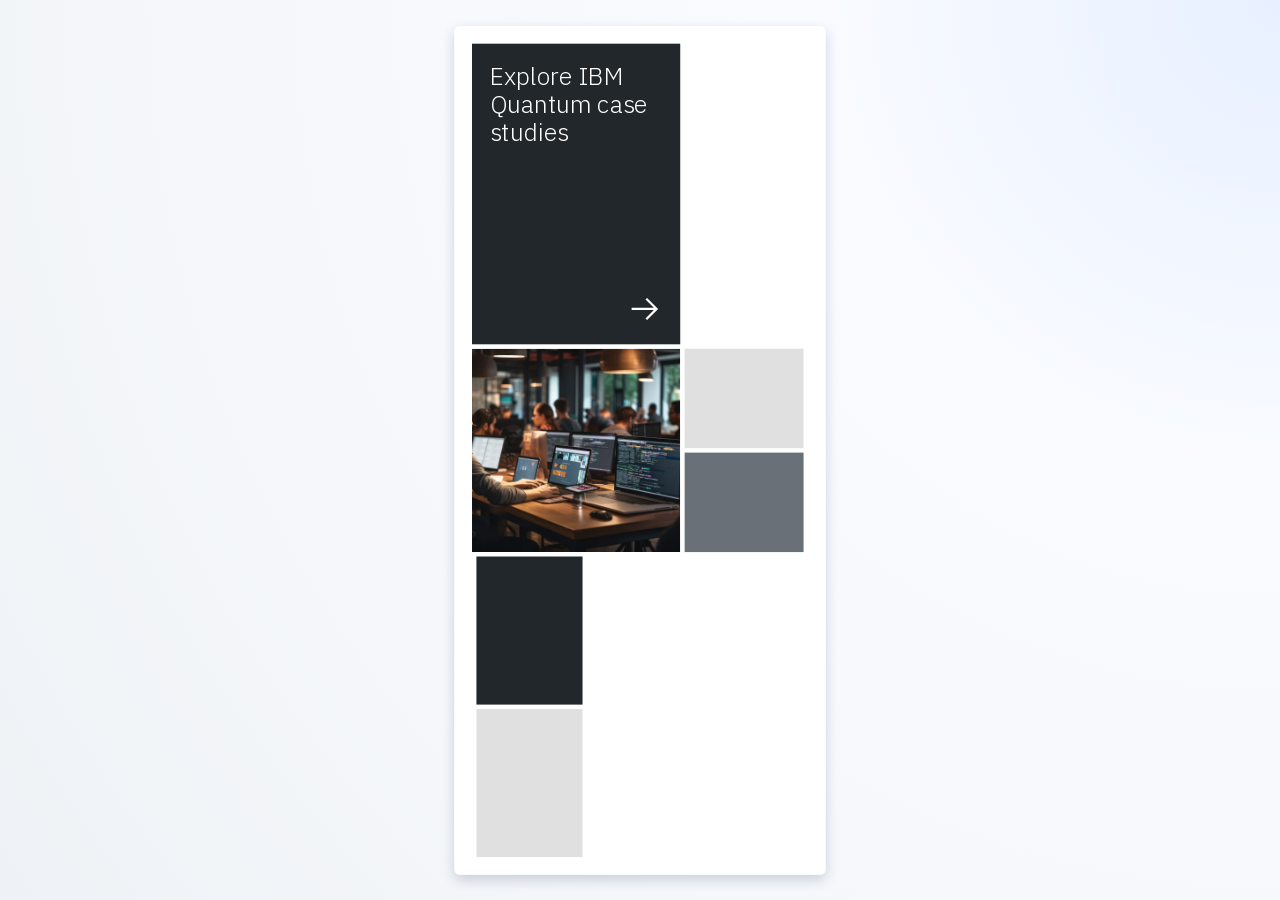
==== commit 5e0a3fdb: "Fix blank static render by forcing visible fallback styles" ====
--- a/ibm-quantum.event-activation.com/index.html
+++ b/ibm-quantum.event-activation.com/index.html
@@ -3,6 +3,8 @@
 .h-screen.w-screen.overflow-auto{padding:clamp(12px,2vw,28px);box-sizing:border-box;}
 .h-screen.w-screen.overflow-auto>.relative.origin-top-left{transform-origin:top center;transition:transform .25s ease;}
 button.flex.h-full.w-full.cursor-pointer.flex-col{border-radius:24px;box-shadow:0 24px 60px rgba(9,30,66,.18);overflow:hidden;}
+button.flex.h-full.w-full.cursor-pointer.flex-col{opacity:1!important;}
+img.transition-opacity.duration-1000.object-cover.opacity-0{opacity:1!important;}
 @media (max-width:1100px){dialog.absolute.inset-0{padding:24px!important}dialog h2{font-size:clamp(38px,9vw,82px)!important;line-height:1.05!important}dialog p{font-size:clamp(20px,4vw,34px)!important;line-height:1.3!important}}
 </style></head><body class="flex min-h-full flex-col"><div hidden=""><!--$--><!--/$--></div><div class="h-screen w-screen overflow-auto"><div class="relative origin-top-left" style="width:2160px;height:3840px"><div class="isolate size-full"><!--&--><button class="flex h-full w-full cursor-pointer flex-col gap-[20px] bg-white p-[80px] opacity-0"><div class="flex h-[1360px] shrink-0 gap-[20px]"><div class="flex w-[942px] shrink-0 flex-col justify-between overflow-clip bg-[#21272a] p-[80px]"><h1 class="text-left font-[family-name:var(--font-ibm-plex-sans)] text-[112px] leading-[128px] font-light whitespace-pre-line text-white">Explore IBM Quantum case studies</h1><div class="flex items-center justify-end"><svg width="160" height="160" viewBox="0 0 32 32" fill="white" xmlns="http://www.w3.org/2000/svg"><path d="M18 6l-1.43 1.393L24.15 15H4v2h20.15l-7.58 7.573L18 26l10-10z"></path></svg></div></div><div class="flex min-w-0 flex-1 flex-col gap-[20px]"><div class="relative min-h-0 flex-1"><div class="relative h-full w-full overflow-hidden"><div class="absolute inset-0 transition-opacity duration-1000 opacity-0"><img alt="" loading="lazy" decoding="async" data-nimg="fill" class="transition-opacity duration-1000 object-cover opacity-0" style="position:absolute;height:100%;width:100%;left:0;top:0;right:0;bottom:0;color:transparent" src="assets/intro/1/11.webp"/></div><div class="absolute inset-0 transition-opacity duration-1000 opacity-100"><img alt="" decoding="async" data-nimg="fill" class="transition-opacity duration-1000 object-cover opacity-0" style="position:absolute;height:100%;width:100%;left:0;top:0;right:0;bottom:0;color:transparent" src="assets/intro/1/1.webp"/></div></div></div><div class="relative min-h-0 flex-1"><div class="relative h-full w-full overflow-hidden"><div class="absolute inset-0 transition-opacity duration-1000 opacity-0"><img alt="" loading="lazy" decoding="async" data-nimg="fill" class="transition-opacity duration-1000 object-cover opacity-0" style="position:absolute;height:100%;width:100%;left:0;top:0;right:0;bottom:0;color:transparent" src="assets/intro/2/7.webp"/></div><div class="absolute inset-0 transition-opacity duration-1000 opacity-100"><img alt="" decoding="async" data-nimg="fill" class="transition-opacity duration-1000 object-cover opacity-0" style="position:absolute;height:100%;width:100%;left:0;top:0;right:0;bottom:0;color:transparent" src="assets/intro/2/8.webp"/></div></div></div></div></div><div class="flex min-h-0 flex-1 gap-[20px]"><div class="relative h-full w-[942px] shrink-0"><div class="relative h-full w-full overflow-hidden"><div class="absolute inset-0 transition-opacity duration-1000 opacity-0"><img alt="" loading="lazy" decoding="async" data-nimg="fill" class="transition-opacity duration-1000 object-cover opacity-0" style="position:absolute;height:100%;width:100%;left:0;top:0;right:0;bottom:0;color:transparent" src="assets/intro/3/12.webp"/></div><div class="absolute inset-0 transition-opacity duration-1000 opacity-100"><img alt="" decoding="async" data-nimg="fill" class="transition-opacity duration-1000 object-cover opacity-0" style="position:absolute;height:100%;width:100%;left:0;top:0;right:0;bottom:0;color:transparent" src="assets/intro/3/13.webp"/></div></div></div><div class="flex w-[538px] shrink-0 flex-col gap-[20px]"><div class="min-h-0 flex-1 bg-[#e0e0e0]"></div><div class="min-h-0 flex-1 bg-[#697077]"></div></div><div class="relative min-w-0 flex-1"><div class="relative h-full w-full overflow-hidden"><div class="absolute inset-0 transition-opacity duration-1000 opacity-0"><img alt="" loading="lazy" decoding="async" data-nimg="fill" class="transition-opacity duration-1000 object-cover opacity-0" style="position:absolute;height:100%;width:100%;left:0;top:0;right:0;bottom:0;color:transparent" src="assets/intro/4/1.webp"/></div><div class="absolute inset-0 transition-opacity duration-1000 opacity-100"><img alt="" decoding="async" data-nimg="fill" class="transition-opacity duration-1000 object-cover opacity-0" style="position:absolute;height:100%;width:100%;left:0;top:0;right:0;bottom:0;color:transparent" src="assets/intro/4/2.webp"/></div></div></div></div><div class="flex h-[1360px] shrink-0 gap-[20px]"><div class="relative min-w-0 flex-1"><div class="relative h-full w-full overflow-hidden"><div class="absolute inset-0 transition-opacity duration-1000 opacity-0"><img alt="" loading="lazy" decoding="async" data-nimg="fill" class="transition-opacity duration-1000 object-cover opacity-0" style="position:absolute;height:100%;width:100%;left:0;top:0;right:0;bottom:0;color:transparent" src="assets/intro/5/13.webp"/></div><div class="absolute inset-0 transition-opacity duration-1000 opacity-100"><img alt="" decoding="async" data-nimg="fill" class="transition-opacity duration-1000 object-cover opacity-0" style="position:absolute;height:100%;width:100%;left:0;top:0;right:0;bottom:0;color:transparent" src="assets/intro/5/1.webp"/></div></div></div><div class="flex w-[480px] shrink-0 flex-col gap-[20px]"><div class="min-h-0 flex-1 bg-[#21272a]"></div><div class="min-h-0 flex-1 bg-[#e0e0e0]"></div></div></div></button><!--/&--><dialog open="" aria-labelledby="_R_9avb_" data-state="inactive" class="absolute inset-0 z-50 m-0 flex size-full flex-col border-none bg-white p-40 data-[state=inactive]:invisible"><div class="flex items-center justify-between"><span class="font-[family-name:var(--font-ibm-plex-sans)] text-[68px] leading-[68px] font-light text-[#161616]">IBM Quantum</span><button aria-label="Reset activation" class="cursor-pointer bg-transparent p-0" type="button"><img alt="IBM" loading="lazy" width="54" height="54" decoding="async" data-nimg="1" class="h-[54px] w-auto" style="color:transparent" src="assets/ibm-logo.svg"/></button></div><div class="mt-40 flex flex-1 flex-col font-[family-name:var(--font-ibm-plex-sans)] font-light text-[#161616]"><h2 id="_R_9avb_" class="text-[168px] leading-[200px]">Are you still there?</h2><div class="mt-20 flex flex-col gap-20"><p class="text-[62px] leading-[86px] tracking-[0.64px]">Your session will reset in <!-- -->10<!-- --> seconds.</p></div></div></dialog></div><div role="presentation" aria-hidden="true" class="cds--layer-one cds--modal ConfigModal-module-scss-module__jM0W_q__Modal"><div class="cds--modal-container" role="dialog" aria-modal="true"><button type="button" class="cds--visually-hidden">Focus sentinel</button><div class="cds--modal-container-body"><div class="cds--modal-header"><h2>Set up your activation</h2><div class="cds--modal-close-button"><span class="cds--popover-container cds--popover--caret cds--popover--high-contrast cds--popover--left cds--tooltip cds--icon-tooltip"><div class="cds--tooltip-trigger__wrapper"><button aria-label="Close" aria-labelledby="tooltip-_R_66mavb_" class="cds--modal-close cds--btn cds--btn--primary cds--btn--icon-only" type="button"><svg focusable="false" preserveAspectRatio="xMidYMid meet" fill="currentColor" aria-hidden="true" width="20" height="20" viewBox="0 0 32 32" class="cds--modal-close__icon" xmlns="http://www.w3.org/2000/svg"><path d="M17.4141 16 24 9.4141 22.5859 8 16 14.5859 9.4143 8 8 9.4141 14.5859 16 8 22.5859 9.4143 24 16 17.4141 22.5859 24 24 22.5859 17.4141 16z"></path></svg></button></div><span aria-hidden="true" id="tooltip-_R_66mavb_" role="tooltip" class="cds--popover"><span class="cds--popover-content cds--tooltip-content">Close</span><span class="cds--popover-caret"></span></span></span></div></div><div class="cds--layer-two cds--modal-content cds--modal-scroll-content--no-fade"><div><label class="cds--label cds--label--no-margin ConfigModal-module-scss-module__jM0W_q__label" dir="auto">What is the purpose of this activation?</label><div class="cds--form-item"><fieldset class="cds--radio-button-group cds--radio-button-group--vertical cds--radio-button-group--label-right"><div class="cds--radio-button-wrapper"><input type="radio" class="cds--radio-button" id="radio-button-_R_csqmavb_" name="activation-type" value="event"/><label for="radio-button-_R_csqmavb_" class="cds--radio-button__label"><span class="cds--radio-button__appearance"></span><span class="cds--radio-button__label-text" dir="auto">Event</span></label></div><div class="cds--radio-button-wrapper"><input type="radio" class="cds--radio-button" id="radio-button-_R_ksqmavb_" name="activation-type" value="innovation_studio"/><label for="radio-button-_R_ksqmavb_" class="cds--radio-button__label"><span class="cds--radio-button__appearance"></span><span class="cds--radio-button__label-text" dir="auto">Innovation studio</span></label></div><div class="cds--radio-button-wrapper"><input type="radio" class="cds--radio-button" id="radio-button-_R_ssqmavb_" name="activation-type" value="test"/><label for="radio-button-_R_ssqmavb_" class="cds--radio-button__label"><span class="cds--radio-button__appearance"></span><span class="cds--radio-button__label-text" dir="auto">Test and others</span></label></div></fieldset><div class="cds--radio-button__validation-msg"></div></div></div></div><div aria-busy="false" class="cds--modal-footer cds--btn-set"><button class="cds--btn cds--btn--primary" type="button">Continue</button></div></div><button type="button" class="cds--visually-hidden">Focus sentinel</button></div></div></div></div><!--$--><!--/$--><script src="_next/static/chunks/0jd5dmmhkmk8j.js" id="_R_" async=""></script><script>(self.__next_f=self.__next_f||[]).push([0])</script><script>self.__next_f.push([1,"1:\"$Sreact.fragment\"\n2:I[39756,[\"/_next/static/chunks/01xlw8hd842-c.js\",\"/_next/static/chunks/0d3shmwh5_nmn.js\"],\"default\"]\n3:I[37457,[\"/_next/static/chunks/01xlw8hd842-c.js\",\"/_next/static/chunks/0d3shmwh5_nmn.js\"],\"default\"]\n4:I[57339,[\"/_next/static/chunks/01xlw8hd842-c.js\",\"/_next/static/chunks/0d3shmwh5_nmn.js\",\"/_next/static/chunks/03m3-xd-h1jk~.js\",\"/_next/static/chunks/0r.2_htp7u2wr.js\",\"/_next/static/chunks/0-bl3vhfbx8uj.js\",\"/_next/static/chunks/0r3wm1yxmbxy9.js\"],\"App\"]\n5:I[97367,[\"/_next/static/chunks/01xlw8hd842-c.js\",\"/_next/static/chunks/0d3shmwh5_nmn.js\"],\"OutletBoundary\"]\n6:\"$Sreact.suspense\"\n8:I[97367,[\"/_next/static/chunks/01xlw8hd842-c.js\",\"/_next/static/chunks/0d3shmwh5_nmn.js\"],\"ViewportBoundary\"]\na:I[97367,[\"/_next/static/chunks/01xlw8hd842-c.js\",\"/_next/static/chunks/0d3shmwh5_nmn.js\"],\"MetadataBoundary\"]\nc:I[68027,[\"/_next/static/chunks/01xlw8hd842-c.js\",\"/_next/static/chunks/0d3shmwh5_nmn.js\"],\"default\",1]\n:HL[\"/_next/static/chunks/16kgvnosf3m.k.css\",\"style\"]\n:HL[\"/_next/static/chunks/0wv5oasuxgbfo.css\",\"style\"]\n:HL[\"/_next/static/media/03fc1b4a8d284b5e-s.p.09.f.n_ccld80.woff2\",\"font\",{\"crossOrigin\":\"\",\"type\":\"font/woff2\"}]\n:HL[\"/_next/static/media/37a1c0476297a605-s.p.0g.3shamjvs-l.woff2\",\"font\",{\"crossOrigin\":\"\",\"type\":\"font/woff2\"}]\n:HL[\"/_next/static/chunks/0p_g6t8e8xo-l.css\",\"style\"]\n"])</script><script>self.__next_f.push([1,"0:{\"P\":null,\"c\":[\"\",\"\"],\"q\":\"\",\"i\":false,\"f\":[[[\"\",{\"children\":[\"__PAGE__\",{}]},\"$undefined\",\"$undefined\",16],[[\"$\",\"$1\",\"c\",{\"children\":[[[\"$\",\"link\",\"0\",{\"rel\":\"stylesheet\",\"href\":\"/_next/static/chunks/16kgvnosf3m.k.css\",\"precedence\":\"next\",\"crossOrigin\":\"$undefined\",\"nonce\":\"$undefined\"}],[\"$\",\"link\",\"1\",{\"rel\":\"stylesheet\",\"href\":\"/_next/static/chunks/0wv5oasuxgbfo.css\",\"precedence\":\"next\",\"crossOrigin\":\"$undefined\",\"nonce\":\"$undefined\"}],[\"$\",\"script\",\"script-0\",{\"src\":\"/_next/static/chunks/01xlw8hd842-c.js\",\"async\":true,\"nonce\":\"$undefined\"}],[\"$\",\"script\",\"script-1\",{\"src\":\"/_next/static/chunks/0d3shmwh5_nmn.js\",\"async\":true,\"nonce\":\"$undefined\"}]],[\"$\",\"html\",null,{\"lang\":\"en\",\"className\":\"ibm_plex_sans_226a16b8-module__QZ1NCq__variable h-full antialiased\",\"children\":[\"$\",\"body\",null,{\"className\":\"flex min-h-full flex-col\",\"children\":[\"$\",\"$L2\",null,{\"parallelRouterKey\":\"children\",\"error\":\"$undefined\",\"errorStyles\":\"$undefined\",\"errorScripts\":\"$undefined\",\"template\":[\"$\",\"$L3\",null,{}],\"templateStyles\":\"$undefined\",\"templateScripts\":\"$undefined\",\"notFound\":[[[\"$\",\"title\",null,{\"children\":\"404: This page could not be found.\"}],[\"$\",\"div\",null,{\"style\":{\"fontFamily\":\"system-ui,\\\"Segoe UI\\\",Roboto,Helvetica,Arial,sans-serif,\\\"Apple Color Emoji\\\",\\\"Segoe UI Emoji\\\"\",\"height\":\"100vh\",\"textAlign\":\"center\",\"display\":\"flex\",\"flexDirection\":\"column\",\"alignItems\":\"center\",\"justifyContent\":\"center\"},\"children\":[\"$\",\"div\",null,{\"children\":[[\"$\",\"style\",null,{\"dangerouslySetInnerHTML\":{\"__html\":\"body{color:#000;background:#fff;margin:0}.next-error-h1{border-right:1px solid rgba(0,0,0,.3)}@media (prefers-color-scheme:dark){body{color:#fff;background:#000}.next-error-h1{border-right:1px solid rgba(255,255,255,.3)}}\"}}],[\"$\",\"h1\",null,{\"className\":\"next-error-h1\",\"style\":{\"display\":\"inline-block\",\"margin\":\"0 20px 0 0\",\"padding\":\"0 23px 0 0\",\"fontSize\":24,\"fontWeight\":500,\"verticalAlign\":\"top\",\"lineHeight\":\"49px\"},\"children\":404}],[\"$\",\"div\",null,{\"style\":{\"display\":\"inline-block\"},\"children\":[\"$\",\"h2\",null,{\"style\":{\"fontSize\":14,\"fontWeight\":400,\"lineHeight\":\"49px\",\"margin\":0},\"children\":\"This page could not be found.\"}]}]]}]}]],[]],\"forbidden\":\"$undefined\",\"unauthorized\":\"$undefined\"}]}]}]]}],{\"children\":[[\"$\",\"$1\",\"c\",{\"children\":[[\"$\",\"$L4\",null,{\"isProduction\":true}],[[\"$\",\"link\",\"0\",{\"rel\":\"stylesheet\",\"href\":\"/_next/static/chunks/0p_g6t8e8xo-l.css\",\"precedence\":\"next\",\"crossOrigin\":\"$undefined\",\"nonce\":\"$undefined\"}],[\"$\",\"script\",\"script-0\",{\"src\":\"/_next/static/chunks/03m3-xd-h1jk~.js\",\"async\":true,\"nonce\":\"$undefined\"}],[\"$\",\"script\",\"script-1\",{\"src\":\"/_next/static/chunks/0r.2_htp7u2wr.js\",\"async\":true,\"nonce\":\"$undefined\"}],[\"$\",\"script\",\"script-2\",{\"src\":\"/_next/static/chunks/0-bl3vhfbx8uj.js\",\"async\":true,\"nonce\":\"$undefined\"}],[\"$\",\"script\",\"script-3\",{\"src\":\"/_next/static/chunks/0r3wm1yxmbxy9.js\",\"async\":true,\"nonce\":\"$undefined\"}]],[\"$\",\"$L5\",null,{\"children\":[\"$\",\"$6\",null,{\"name\":\"Next.MetadataOutlet\",\"children\":\"$@7\"}]}]]}],{},null,false,null]},null,false,null],[\"$\",\"$1\",\"h\",{\"children\":[null,[\"$\",\"$L8\",null,{\"children\":\"$L9\"}],[\"$\",\"div\",null,{\"hidden\":true,\"children\":[\"$\",\"$La\",null,{\"children\":[\"$\",\"$6\",null,{\"name\":\"Next.Metadata\",\"children\":\"$Lb\"}]}]}],[\"$\",\"meta\",null,{\"name\":\"next-size-adjust\",\"content\":\"\"}]]}],false]],\"m\":\"$undefined\",\"G\":[\"$c\",[[\"$\",\"link\",\"0\",{\"rel\":\"stylesheet\",\"href\":\"/_next/static/chunks/16kgvnosf3m.k.css\",\"precedence\":\"next\",\"crossOrigin\":\"$undefined\",\"nonce\":\"$undefined\"}],[\"$\",\"link\",\"1\",{\"rel\":\"stylesheet\",\"href\":\"/_next/static/chunks/0wv5oasuxgbfo.css\",\"precedence\":\"next\",\"crossOrigin\":\"$undefined\",\"nonce\":\"$undefined\"}]]],\"S\":true,\"h\":null,\"s\":\"$undefined\",\"l\":\"$undefined\",\"p\":\"$undefined\",\"d\":\"$undefined\",\"b\":\"hi95uVvYdHRAB_sHFpPJb\"}\n"])</script><script>self.__next_f.push([1,"9:[[\"$\",\"meta\",\"0\",{\"charSet\":\"utf-8\"}],[\"$\",\"meta\",\"1\",{\"name\":\"viewport\",\"content\":\"width=device-width, initial-scale=1\"}]]\n"])</script><script>self.__next_f.push([1,"d:I[27201,[\"/_next/static/chunks/01xlw8hd842-c.js\",\"/_next/static/chunks/0d3shmwh5_nmn.js\"],\"IconMark\"]\n7:null\nb:[[\"$\",\"title\",\"0\",{\"children\":\"IBM Quantum\"}],[\"$\",\"meta\",\"1\",{\"name\":\"description\",\"content\":\"Explore IBM Quantum case studies\"}],[\"$\",\"link\",\"2\",{\"rel\":\"icon\",\"href\":\"/favicon.ico?favicon.0x3dzn~oxb6tn.ico\",\"sizes\":\"256x256\",\"type\":\"image/x-icon\"}],[\"$\",\"$Ld\",\"3\",{}]]\n"])</script><script>
 (function(){
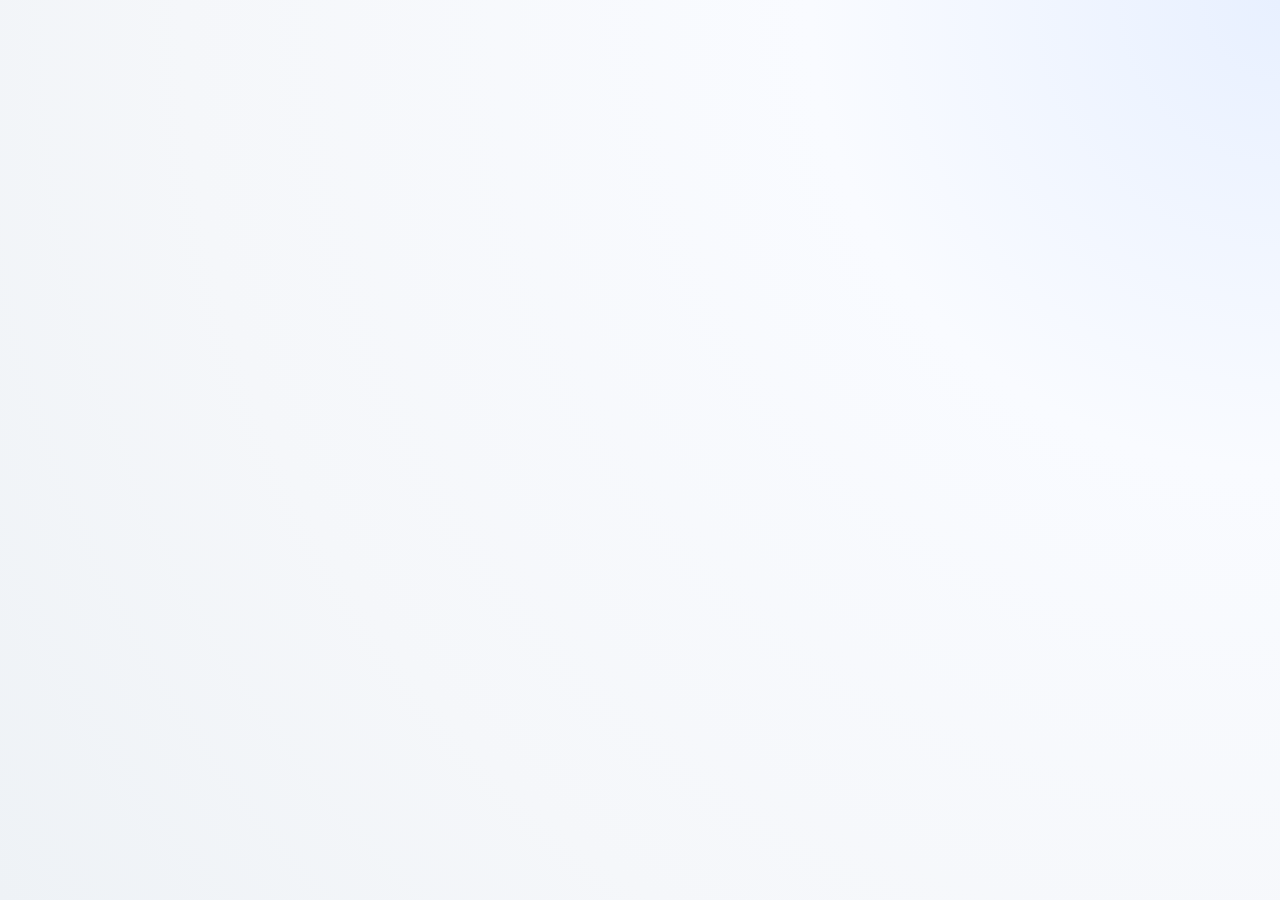
==== commit 77e5ebf6: "Merge branch 'main' into codex/improve-design-and-make-responsive-qpyukm" ====
--- a/ibm-quantum.event-activation.com/index.html
+++ b/ibm-quantum.event-activation.com/index.html
@@ -3,8 +3,6 @@
 .h-screen.w-screen.overflow-auto{padding:clamp(12px,2vw,28px);box-sizing:border-box;}
 .h-screen.w-screen.overflow-auto>.relative.origin-top-left{transform-origin:top center;transition:transform .25s ease;}
 button.flex.h-full.w-full.cursor-pointer.flex-col{border-radius:24px;box-shadow:0 24px 60px rgba(9,30,66,.18);overflow:hidden;}
-button.flex.h-full.w-full.cursor-pointer.flex-col{opacity:1!important;}
-img.transition-opacity.duration-1000.object-cover.opacity-0{opacity:1!important;}
 @media (max-width:1100px){dialog.absolute.inset-0{padding:24px!important}dialog h2{font-size:clamp(38px,9vw,82px)!important;line-height:1.05!important}dialog p{font-size:clamp(20px,4vw,34px)!important;line-height:1.3!important}}
 </style></head><body class="flex min-h-full flex-col"><div hidden=""><!--$--><!--/$--></div><div class="h-screen w-screen overflow-auto"><div class="relative origin-top-left" style="width:2160px;height:3840px"><div class="isolate size-full"><!--&--><button class="flex h-full w-full cursor-pointer flex-col gap-[20px] bg-white p-[80px] opacity-0"><div class="flex h-[1360px] shrink-0 gap-[20px]"><div class="flex w-[942px] shrink-0 flex-col justify-between overflow-clip bg-[#21272a] p-[80px]"><h1 class="text-left font-[family-name:var(--font-ibm-plex-sans)] text-[112px] leading-[128px] font-light whitespace-pre-line text-white">Explore IBM Quantum case studies</h1><div class="flex items-center justify-end"><svg width="160" height="160" viewBox="0 0 32 32" fill="white" xmlns="http://www.w3.org/2000/svg"><path d="M18 6l-1.43 1.393L24.15 15H4v2h20.15l-7.58 7.573L18 26l10-10z"></path></svg></div></div><div class="flex min-w-0 flex-1 flex-col gap-[20px]"><div class="relative min-h-0 flex-1"><div class="relative h-full w-full overflow-hidden"><div class="absolute inset-0 transition-opacity duration-1000 opacity-0"><img alt="" loading="lazy" decoding="async" data-nimg="fill" class="transition-opacity duration-1000 object-cover opacity-0" style="position:absolute;height:100%;width:100%;left:0;top:0;right:0;bottom:0;color:transparent" src="assets/intro/1/11.webp"/></div><div class="absolute inset-0 transition-opacity duration-1000 opacity-100"><img alt="" decoding="async" data-nimg="fill" class="transition-opacity duration-1000 object-cover opacity-0" style="position:absolute;height:100%;width:100%;left:0;top:0;right:0;bottom:0;color:transparent" src="assets/intro/1/1.webp"/></div></div></div><div class="relative min-h-0 flex-1"><div class="relative h-full w-full overflow-hidden"><div class="absolute inset-0 transition-opacity duration-1000 opacity-0"><img alt="" loading="lazy" decoding="async" data-nimg="fill" class="transition-opacity duration-1000 object-cover opacity-0" style="position:absolute;height:100%;width:100%;left:0;top:0;right:0;bottom:0;color:transparent" src="assets/intro/2/7.webp"/></div><div class="absolute inset-0 transition-opacity duration-1000 opacity-100"><img alt="" decoding="async" data-nimg="fill" class="transition-opacity duration-1000 object-cover opacity-0" style="position:absolute;height:100%;width:100%;left:0;top:0;right:0;bottom:0;color:transparent" src="assets/intro/2/8.webp"/></div></div></div></div></div><div class="flex min-h-0 flex-1 gap-[20px]"><div class="relative h-full w-[942px] shrink-0"><div class="relative h-full w-full overflow-hidden"><div class="absolute inset-0 transition-opacity duration-1000 opacity-0"><img alt="" loading="lazy" decoding="async" data-nimg="fill" class="transition-opacity duration-1000 object-cover opacity-0" style="position:absolute;height:100%;width:100%;left:0;top:0;right:0;bottom:0;color:transparent" src="assets/intro/3/12.webp"/></div><div class="absolute inset-0 transition-opacity duration-1000 opacity-100"><img alt="" decoding="async" data-nimg="fill" class="transition-opacity duration-1000 object-cover opacity-0" style="position:absolute;height:100%;width:100%;left:0;top:0;right:0;bottom:0;color:transparent" src="assets/intro/3/13.webp"/></div></div></div><div class="flex w-[538px] shrink-0 flex-col gap-[20px]"><div class="min-h-0 flex-1 bg-[#e0e0e0]"></div><div class="min-h-0 flex-1 bg-[#697077]"></div></div><div class="relative min-w-0 flex-1"><div class="relative h-full w-full overflow-hidden"><div class="absolute inset-0 transition-opacity duration-1000 opacity-0"><img alt="" loading="lazy" decoding="async" data-nimg="fill" class="transition-opacity duration-1000 object-cover opacity-0" style="position:absolute;height:100%;width:100%;left:0;top:0;right:0;bottom:0;color:transparent" src="assets/intro/4/1.webp"/></div><div class="absolute inset-0 transition-opacity duration-1000 opacity-100"><img alt="" decoding="async" data-nimg="fill" class="transition-opacity duration-1000 object-cover opacity-0" style="position:absolute;height:100%;width:100%;left:0;top:0;right:0;bottom:0;color:transparent" src="assets/intro/4/2.webp"/></div></div></div></div><div class="flex h-[1360px] shrink-0 gap-[20px]"><div class="relative min-w-0 flex-1"><div class="relative h-full w-full overflow-hidden"><div class="absolute inset-0 transition-opacity duration-1000 opacity-0"><img alt="" loading="lazy" decoding="async" data-nimg="fill" class="transition-opacity duration-1000 object-cover opacity-0" style="position:absolute;height:100%;width:100%;left:0;top:0;right:0;bottom:0;color:transparent" src="assets/intro/5/13.webp"/></div><div class="absolute inset-0 transition-opacity duration-1000 opacity-100"><img alt="" decoding="async" data-nimg="fill" class="transition-opacity duration-1000 object-cover opacity-0" style="position:absolute;height:100%;width:100%;left:0;top:0;right:0;bottom:0;color:transparent" src="assets/intro/5/1.webp"/></div></div></div><div class="flex w-[480px] shrink-0 flex-col gap-[20px]"><div class="min-h-0 flex-1 bg-[#21272a]"></div><div class="min-h-0 flex-1 bg-[#e0e0e0]"></div></div></div></button><!--/&--><dialog open="" aria-labelledby="_R_9avb_" data-state="inactive" class="absolute inset-0 z-50 m-0 flex size-full flex-col border-none bg-white p-40 data-[state=inactive]:invisible"><div class="flex items-center justify-between"><span class="font-[family-name:var(--font-ibm-plex-sans)] text-[68px] leading-[68px] font-light text-[#161616]">IBM Quantum</span><button aria-label="Reset activation" class="cursor-pointer bg-transparent p-0" type="button"><img alt="IBM" loading="lazy" width="54" height="54" decoding="async" data-nimg="1" class="h-[54px] w-auto" style="color:transparent" src="assets/ibm-logo.svg"/></button></div><div class="mt-40 flex flex-1 flex-col font-[family-name:var(--font-ibm-plex-sans)] font-light text-[#161616]"><h2 id="_R_9avb_" class="text-[168px] leading-[200px]">Are you still there?</h2><div class="mt-20 flex flex-col gap-20"><p class="text-[62px] leading-[86px] tracking-[0.64px]">Your session will reset in <!-- -->10<!-- --> seconds.</p></div></div></dialog></div><div role="presentation" aria-hidden="true" class="cds--layer-one cds--modal ConfigModal-module-scss-module__jM0W_q__Modal"><div class="cds--modal-container" role="dialog" aria-modal="true"><button type="button" class="cds--visually-hidden">Focus sentinel</button><div class="cds--modal-container-body"><div class="cds--modal-header"><h2>Set up your activation</h2><div class="cds--modal-close-button"><span class="cds--popover-container cds--popover--caret cds--popover--high-contrast cds--popover--left cds--tooltip cds--icon-tooltip"><div class="cds--tooltip-trigger__wrapper"><button aria-label="Close" aria-labelledby="tooltip-_R_66mavb_" class="cds--modal-close cds--btn cds--btn--primary cds--btn--icon-only" type="button"><svg focusable="false" preserveAspectRatio="xMidYMid meet" fill="currentColor" aria-hidden="true" width="20" height="20" viewBox="0 0 32 32" class="cds--modal-close__icon" xmlns="http://www.w3.org/2000/svg"><path d="M17.4141 16 24 9.4141 22.5859 8 16 14.5859 9.4143 8 8 9.4141 14.5859 16 8 22.5859 9.4143 24 16 17.4141 22.5859 24 24 22.5859 17.4141 16z"></path></svg></button></div><span aria-hidden="true" id="tooltip-_R_66mavb_" role="tooltip" class="cds--popover"><span class="cds--popover-content cds--tooltip-content">Close</span><span class="cds--popover-caret"></span></span></span></div></div><div class="cds--layer-two cds--modal-content cds--modal-scroll-content--no-fade"><div><label class="cds--label cds--label--no-margin ConfigModal-module-scss-module__jM0W_q__label" dir="auto">What is the purpose of this activation?</label><div class="cds--form-item"><fieldset class="cds--radio-button-group cds--radio-button-group--vertical cds--radio-button-group--label-right"><div class="cds--radio-button-wrapper"><input type="radio" class="cds--radio-button" id="radio-button-_R_csqmavb_" name="activation-type" value="event"/><label for="radio-button-_R_csqmavb_" class="cds--radio-button__label"><span class="cds--radio-button__appearance"></span><span class="cds--radio-button__label-text" dir="auto">Event</span></label></div><div class="cds--radio-button-wrapper"><input type="radio" class="cds--radio-button" id="radio-button-_R_ksqmavb_" name="activation-type" value="innovation_studio"/><label for="radio-button-_R_ksqmavb_" class="cds--radio-button__label"><span class="cds--radio-button__appearance"></span><span class="cds--radio-button__label-text" dir="auto">Innovation studio</span></label></div><div class="cds--radio-button-wrapper"><input type="radio" class="cds--radio-button" id="radio-button-_R_ssqmavb_" name="activation-type" value="test"/><label for="radio-button-_R_ssqmavb_" class="cds--radio-button__label"><span class="cds--radio-button__appearance"></span><span class="cds--radio-button__label-text" dir="auto">Test and others</span></label></div></fieldset><div class="cds--radio-button__validation-msg"></div></div></div></div><div aria-busy="false" class="cds--modal-footer cds--btn-set"><button class="cds--btn cds--btn--primary" type="button">Continue</button></div></div><button type="button" class="cds--visually-hidden">Focus sentinel</button></div></div></div></div><!--$--><!--/$--><script src="_next/static/chunks/0jd5dmmhkmk8j.js" id="_R_" async=""></script><script>(self.__next_f=self.__next_f||[]).push([0])</script><script>self.__next_f.push([1,"1:\"$Sreact.fragment\"\n2:I[39756,[\"/_next/static/chunks/01xlw8hd842-c.js\",\"/_next/static/chunks/0d3shmwh5_nmn.js\"],\"default\"]\n3:I[37457,[\"/_next/static/chunks/01xlw8hd842-c.js\",\"/_next/static/chunks/0d3shmwh5_nmn.js\"],\"default\"]\n4:I[57339,[\"/_next/static/chunks/01xlw8hd842-c.js\",\"/_next/static/chunks/0d3shmwh5_nmn.js\",\"/_next/static/chunks/03m3-xd-h1jk~.js\",\"/_next/static/chunks/0r.2_htp7u2wr.js\",\"/_next/static/chunks/0-bl3vhfbx8uj.js\",\"/_next/static/chunks/0r3wm1yxmbxy9.js\"],\"App\"]\n5:I[97367,[\"/_next/static/chunks/01xlw8hd842-c.js\",\"/_next/static/chunks/0d3shmwh5_nmn.js\"],\"OutletBoundary\"]\n6:\"$Sreact.suspense\"\n8:I[97367,[\"/_next/static/chunks/01xlw8hd842-c.js\",\"/_next/static/chunks/0d3shmwh5_nmn.js\"],\"ViewportBoundary\"]\na:I[97367,[\"/_next/static/chunks/01xlw8hd842-c.js\",\"/_next/static/chunks/0d3shmwh5_nmn.js\"],\"MetadataBoundary\"]\nc:I[68027,[\"/_next/static/chunks/01xlw8hd842-c.js\",\"/_next/static/chunks/0d3shmwh5_nmn.js\"],\"default\",1]\n:HL[\"/_next/static/chunks/16kgvnosf3m.k.css\",\"style\"]\n:HL[\"/_next/static/chunks/0wv5oasuxgbfo.css\",\"style\"]\n:HL[\"/_next/static/media/03fc1b4a8d284b5e-s.p.09.f.n_ccld80.woff2\",\"font\",{\"crossOrigin\":\"\",\"type\":\"font/woff2\"}]\n:HL[\"/_next/static/media/37a1c0476297a605-s.p.0g.3shamjvs-l.woff2\",\"font\",{\"crossOrigin\":\"\",\"type\":\"font/woff2\"}]\n:HL[\"/_next/static/chunks/0p_g6t8e8xo-l.css\",\"style\"]\n"])</script><script>self.__next_f.push([1,"0:{\"P\":null,\"c\":[\"\",\"\"],\"q\":\"\",\"i\":false,\"f\":[[[\"\",{\"children\":[\"__PAGE__\",{}]},\"$undefined\",\"$undefined\",16],[[\"$\",\"$1\",\"c\",{\"children\":[[[\"$\",\"link\",\"0\",{\"rel\":\"stylesheet\",\"href\":\"/_next/static/chunks/16kgvnosf3m.k.css\",\"precedence\":\"next\",\"crossOrigin\":\"$undefined\",\"nonce\":\"$undefined\"}],[\"$\",\"link\",\"1\",{\"rel\":\"stylesheet\",\"href\":\"/_next/static/chunks/0wv5oasuxgbfo.css\",\"precedence\":\"next\",\"crossOrigin\":\"$undefined\",\"nonce\":\"$undefined\"}],[\"$\",\"script\",\"script-0\",{\"src\":\"/_next/static/chunks/01xlw8hd842-c.js\",\"async\":true,\"nonce\":\"$undefined\"}],[\"$\",\"script\",\"script-1\",{\"src\":\"/_next/static/chunks/0d3shmwh5_nmn.js\",\"async\":true,\"nonce\":\"$undefined\"}]],[\"$\",\"html\",null,{\"lang\":\"en\",\"className\":\"ibm_plex_sans_226a16b8-module__QZ1NCq__variable h-full antialiased\",\"children\":[\"$\",\"body\",null,{\"className\":\"flex min-h-full flex-col\",\"children\":[\"$\",\"$L2\",null,{\"parallelRouterKey\":\"children\",\"error\":\"$undefined\",\"errorStyles\":\"$undefined\",\"errorScripts\":\"$undefined\",\"template\":[\"$\",\"$L3\",null,{}],\"templateStyles\":\"$undefined\",\"templateScripts\":\"$undefined\",\"notFound\":[[[\"$\",\"title\",null,{\"children\":\"404: This page could not be found.\"}],[\"$\",\"div\",null,{\"style\":{\"fontFamily\":\"system-ui,\\\"Segoe UI\\\",Roboto,Helvetica,Arial,sans-serif,\\\"Apple Color Emoji\\\",\\\"Segoe UI Emoji\\\"\",\"height\":\"100vh\",\"textAlign\":\"center\",\"display\":\"flex\",\"flexDirection\":\"column\",\"alignItems\":\"center\",\"justifyContent\":\"center\"},\"children\":[\"$\",\"div\",null,{\"children\":[[\"$\",\"style\",null,{\"dangerouslySetInnerHTML\":{\"__html\":\"body{color:#000;background:#fff;margin:0}.next-error-h1{border-right:1px solid rgba(0,0,0,.3)}@media (prefers-color-scheme:dark){body{color:#fff;background:#000}.next-error-h1{border-right:1px solid rgba(255,255,255,.3)}}\"}}],[\"$\",\"h1\",null,{\"className\":\"next-error-h1\",\"style\":{\"display\":\"inline-block\",\"margin\":\"0 20px 0 0\",\"padding\":\"0 23px 0 0\",\"fontSize\":24,\"fontWeight\":500,\"verticalAlign\":\"top\",\"lineHeight\":\"49px\"},\"children\":404}],[\"$\",\"div\",null,{\"style\":{\"display\":\"inline-block\"},\"children\":[\"$\",\"h2\",null,{\"style\":{\"fontSize\":14,\"fontWeight\":400,\"lineHeight\":\"49px\",\"margin\":0},\"children\":\"This page could not be found.\"}]}]]}]}]],[]],\"forbidden\":\"$undefined\",\"unauthorized\":\"$undefined\"}]}]}]]}],{\"children\":[[\"$\",\"$1\",\"c\",{\"children\":[[\"$\",\"$L4\",null,{\"isProduction\":true}],[[\"$\",\"link\",\"0\",{\"rel\":\"stylesheet\",\"href\":\"/_next/static/chunks/0p_g6t8e8xo-l.css\",\"precedence\":\"next\",\"crossOrigin\":\"$undefined\",\"nonce\":\"$undefined\"}],[\"$\",\"script\",\"script-0\",{\"src\":\"/_next/static/chunks/03m3-xd-h1jk~.js\",\"async\":true,\"nonce\":\"$undefined\"}],[\"$\",\"script\",\"script-1\",{\"src\":\"/_next/static/chunks/0r.2_htp7u2wr.js\",\"async\":true,\"nonce\":\"$undefined\"}],[\"$\",\"script\",\"script-2\",{\"src\":\"/_next/static/chunks/0-bl3vhfbx8uj.js\",\"async\":true,\"nonce\":\"$undefined\"}],[\"$\",\"script\",\"script-3\",{\"src\":\"/_next/static/chunks/0r3wm1yxmbxy9.js\",\"async\":true,\"nonce\":\"$undefined\"}]],[\"$\",\"$L5\",null,{\"children\":[\"$\",\"$6\",null,{\"name\":\"Next.MetadataOutlet\",\"children\":\"$@7\"}]}]]}],{},null,false,null]},null,false,null],[\"$\",\"$1\",\"h\",{\"children\":[null,[\"$\",\"$L8\",null,{\"children\":\"$L9\"}],[\"$\",\"div\",null,{\"hidden\":true,\"children\":[\"$\",\"$La\",null,{\"children\":[\"$\",\"$6\",null,{\"name\":\"Next.Metadata\",\"children\":\"$Lb\"}]}]}],[\"$\",\"meta\",null,{\"name\":\"next-size-adjust\",\"content\":\"\"}]]}],false]],\"m\":\"$undefined\",\"G\":[\"$c\",[[\"$\",\"link\",\"0\",{\"rel\":\"stylesheet\",\"href\":\"/_next/static/chunks/16kgvnosf3m.k.css\",\"precedence\":\"next\",\"crossOrigin\":\"$undefined\",\"nonce\":\"$undefined\"}],[\"$\",\"link\",\"1\",{\"rel\":\"stylesheet\",\"href\":\"/_next/static/chunks/0wv5oasuxgbfo.css\",\"precedence\":\"next\",\"crossOrigin\":\"$undefined\",\"nonce\":\"$undefined\"}]]],\"S\":true,\"h\":null,\"s\":\"$undefined\",\"l\":\"$undefined\",\"p\":\"$undefined\",\"d\":\"$undefined\",\"b\":\"hi95uVvYdHRAB_sHFpPJb\"}\n"])</script><script>self.__next_f.push([1,"9:[[\"$\",\"meta\",\"0\",{\"charSet\":\"utf-8\"}],[\"$\",\"meta\",\"1\",{\"name\":\"viewport\",\"content\":\"width=device-width, initial-scale=1\"}]]\n"])</script><script>self.__next_f.push([1,"d:I[27201,[\"/_next/static/chunks/01xlw8hd842-c.js\",\"/_next/static/chunks/0d3shmwh5_nmn.js\"],\"IconMark\"]\n7:null\nb:[[\"$\",\"title\",\"0\",{\"children\":\"IBM Quantum\"}],[\"$\",\"meta\",\"1\",{\"name\":\"description\",\"content\":\"Explore IBM Quantum case studies\"}],[\"$\",\"link\",\"2\",{\"rel\":\"icon\",\"href\":\"/favicon.ico?favicon.0x3dzn~oxb6tn.ico\",\"sizes\":\"256x256\",\"type\":\"image/x-icon\"}],[\"$\",\"$Ld\",\"3\",{}]]\n"])</script><script>
 (function(){
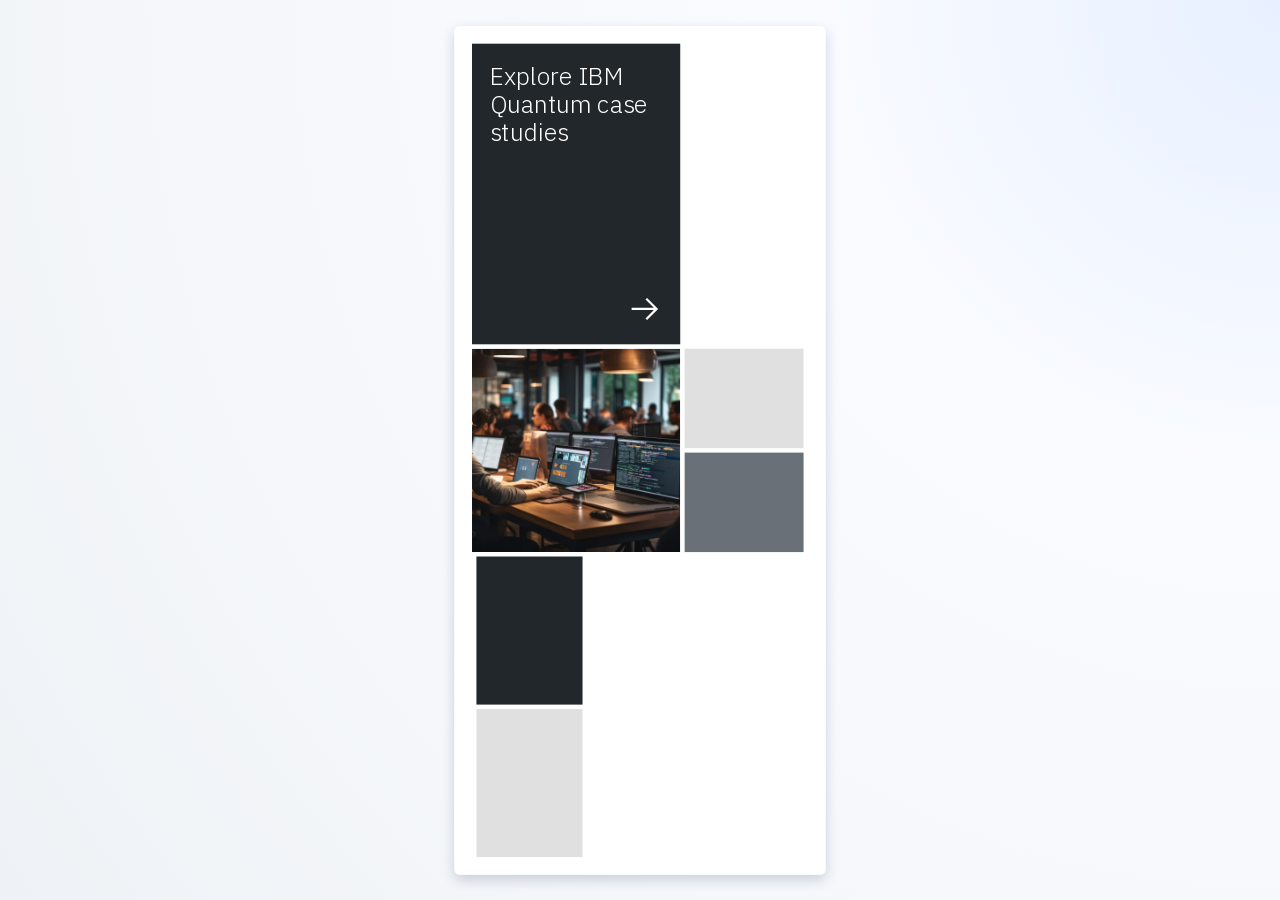
==== commit c7e04ed6: "Replace committed zip with local packaging script" ====
--- a/ibm-quantum.event-activation.com/index.html
+++ b/ibm-quantum.event-activation.com/index.html
@@ -3,6 +3,8 @@
 .h-screen.w-screen.overflow-auto{padding:clamp(12px,2vw,28px);box-sizing:border-box;}
 .h-screen.w-screen.overflow-auto>.relative.origin-top-left{transform-origin:top center;transition:transform .25s ease;}
 button.flex.h-full.w-full.cursor-pointer.flex-col{border-radius:24px;box-shadow:0 24px 60px rgba(9,30,66,.18);overflow:hidden;}
+button.flex.h-full.w-full.cursor-pointer.flex-col{opacity:1!important;}
+img.transition-opacity.duration-1000.object-cover.opacity-0{opacity:1!important;}
 @media (max-width:1100px){dialog.absolute.inset-0{padding:24px!important}dialog h2{font-size:clamp(38px,9vw,82px)!important;line-height:1.05!important}dialog p{font-size:clamp(20px,4vw,34px)!important;line-height:1.3!important}}
 </style></head><body class="flex min-h-full flex-col"><div hidden=""><!--$--><!--/$--></div><div class="h-screen w-screen overflow-auto"><div class="relative origin-top-left" style="width:2160px;height:3840px"><div class="isolate size-full"><!--&--><button class="flex h-full w-full cursor-pointer flex-col gap-[20px] bg-white p-[80px] opacity-0"><div class="flex h-[1360px] shrink-0 gap-[20px]"><div class="flex w-[942px] shrink-0 flex-col justify-between overflow-clip bg-[#21272a] p-[80px]"><h1 class="text-left font-[family-name:var(--font-ibm-plex-sans)] text-[112px] leading-[128px] font-light whitespace-pre-line text-white">Explore IBM Quantum case studies</h1><div class="flex items-center justify-end"><svg width="160" height="160" viewBox="0 0 32 32" fill="white" xmlns="http://www.w3.org/2000/svg"><path d="M18 6l-1.43 1.393L24.15 15H4v2h20.15l-7.58 7.573L18 26l10-10z"></path></svg></div></div><div class="flex min-w-0 flex-1 flex-col gap-[20px]"><div class="relative min-h-0 flex-1"><div class="relative h-full w-full overflow-hidden"><div class="absolute inset-0 transition-opacity duration-1000 opacity-0"><img alt="" loading="lazy" decoding="async" data-nimg="fill" class="transition-opacity duration-1000 object-cover opacity-0" style="position:absolute;height:100%;width:100%;left:0;top:0;right:0;bottom:0;color:transparent" src="assets/intro/1/11.webp"/></div><div class="absolute inset-0 transition-opacity duration-1000 opacity-100"><img alt="" decoding="async" data-nimg="fill" class="transition-opacity duration-1000 object-cover opacity-0" style="position:absolute;height:100%;width:100%;left:0;top:0;right:0;bottom:0;color:transparent" src="assets/intro/1/1.webp"/></div></div></div><div class="relative min-h-0 flex-1"><div class="relative h-full w-full overflow-hidden"><div class="absolute inset-0 transition-opacity duration-1000 opacity-0"><img alt="" loading="lazy" decoding="async" data-nimg="fill" class="transition-opacity duration-1000 object-cover opacity-0" style="position:absolute;height:100%;width:100%;left:0;top:0;right:0;bottom:0;color:transparent" src="assets/intro/2/7.webp"/></div><div class="absolute inset-0 transition-opacity duration-1000 opacity-100"><img alt="" decoding="async" data-nimg="fill" class="transition-opacity duration-1000 object-cover opacity-0" style="position:absolute;height:100%;width:100%;left:0;top:0;right:0;bottom:0;color:transparent" src="assets/intro/2/8.webp"/></div></div></div></div></div><div class="flex min-h-0 flex-1 gap-[20px]"><div class="relative h-full w-[942px] shrink-0"><div class="relative h-full w-full overflow-hidden"><div class="absolute inset-0 transition-opacity duration-1000 opacity-0"><img alt="" loading="lazy" decoding="async" data-nimg="fill" class="transition-opacity duration-1000 object-cover opacity-0" style="position:absolute;height:100%;width:100%;left:0;top:0;right:0;bottom:0;color:transparent" src="assets/intro/3/12.webp"/></div><div class="absolute inset-0 transition-opacity duration-1000 opacity-100"><img alt="" decoding="async" data-nimg="fill" class="transition-opacity duration-1000 object-cover opacity-0" style="position:absolute;height:100%;width:100%;left:0;top:0;right:0;bottom:0;color:transparent" src="assets/intro/3/13.webp"/></div></div></div><div class="flex w-[538px] shrink-0 flex-col gap-[20px]"><div class="min-h-0 flex-1 bg-[#e0e0e0]"></div><div class="min-h-0 flex-1 bg-[#697077]"></div></div><div class="relative min-w-0 flex-1"><div class="relative h-full w-full overflow-hidden"><div class="absolute inset-0 transition-opacity duration-1000 opacity-0"><img alt="" loading="lazy" decoding="async" data-nimg="fill" class="transition-opacity duration-1000 object-cover opacity-0" style="position:absolute;height:100%;width:100%;left:0;top:0;right:0;bottom:0;color:transparent" src="assets/intro/4/1.webp"/></div><div class="absolute inset-0 transition-opacity duration-1000 opacity-100"><img alt="" decoding="async" data-nimg="fill" class="transition-opacity duration-1000 object-cover opacity-0" style="position:absolute;height:100%;width:100%;left:0;top:0;right:0;bottom:0;color:transparent" src="assets/intro/4/2.webp"/></div></div></div></div><div class="flex h-[1360px] shrink-0 gap-[20px]"><div class="relative min-w-0 flex-1"><div class="relative h-full w-full overflow-hidden"><div class="absolute inset-0 transition-opacity duration-1000 opacity-0"><img alt="" loading="lazy" decoding="async" data-nimg="fill" class="transition-opacity duration-1000 object-cover opacity-0" style="position:absolute;height:100%;width:100%;left:0;top:0;right:0;bottom:0;color:transparent" src="assets/intro/5/13.webp"/></div><div class="absolute inset-0 transition-opacity duration-1000 opacity-100"><img alt="" decoding="async" data-nimg="fill" class="transition-opacity duration-1000 object-cover opacity-0" style="position:absolute;height:100%;width:100%;left:0;top:0;right:0;bottom:0;color:transparent" src="assets/intro/5/1.webp"/></div></div></div><div class="flex w-[480px] shrink-0 flex-col gap-[20px]"><div class="min-h-0 flex-1 bg-[#21272a]"></div><div class="min-h-0 flex-1 bg-[#e0e0e0]"></div></div></div></button><!--/&--><dialog open="" aria-labelledby="_R_9avb_" data-state="inactive" class="absolute inset-0 z-50 m-0 flex size-full flex-col border-none bg-white p-40 data-[state=inactive]:invisible"><div class="flex items-center justify-between"><span class="font-[family-name:var(--font-ibm-plex-sans)] text-[68px] leading-[68px] font-light text-[#161616]">IBM Quantum</span><button aria-label="Reset activation" class="cursor-pointer bg-transparent p-0" type="button"><img alt="IBM" loading="lazy" width="54" height="54" decoding="async" data-nimg="1" class="h-[54px] w-auto" style="color:transparent" src="assets/ibm-logo.svg"/></button></div><div class="mt-40 flex flex-1 flex-col font-[family-name:var(--font-ibm-plex-sans)] font-light text-[#161616]"><h2 id="_R_9avb_" class="text-[168px] leading-[200px]">Are you still there?</h2><div class="mt-20 flex flex-col gap-20"><p class="text-[62px] leading-[86px] tracking-[0.64px]">Your session will reset in <!-- -->10<!-- --> seconds.</p></div></div></dialog></div><div role="presentation" aria-hidden="true" class="cds--layer-one cds--modal ConfigModal-module-scss-module__jM0W_q__Modal"><div class="cds--modal-container" role="dialog" aria-modal="true"><button type="button" class="cds--visually-hidden">Focus sentinel</button><div class="cds--modal-container-body"><div class="cds--modal-header"><h2>Set up your activation</h2><div class="cds--modal-close-button"><span class="cds--popover-container cds--popover--caret cds--popover--high-contrast cds--popover--left cds--tooltip cds--icon-tooltip"><div class="cds--tooltip-trigger__wrapper"><button aria-label="Close" aria-labelledby="tooltip-_R_66mavb_" class="cds--modal-close cds--btn cds--btn--primary cds--btn--icon-only" type="button"><svg focusable="false" preserveAspectRatio="xMidYMid meet" fill="currentColor" aria-hidden="true" width="20" height="20" viewBox="0 0 32 32" class="cds--modal-close__icon" xmlns="http://www.w3.org/2000/svg"><path d="M17.4141 16 24 9.4141 22.5859 8 16 14.5859 9.4143 8 8 9.4141 14.5859 16 8 22.5859 9.4143 24 16 17.4141 22.5859 24 24 22.5859 17.4141 16z"></path></svg></button></div><span aria-hidden="true" id="tooltip-_R_66mavb_" role="tooltip" class="cds--popover"><span class="cds--popover-content cds--tooltip-content">Close</span><span class="cds--popover-caret"></span></span></span></div></div><div class="cds--layer-two cds--modal-content cds--modal-scroll-content--no-fade"><div><label class="cds--label cds--label--no-margin ConfigModal-module-scss-module__jM0W_q__label" dir="auto">What is the purpose of this activation?</label><div class="cds--form-item"><fieldset class="cds--radio-button-group cds--radio-button-group--vertical cds--radio-button-group--label-right"><div class="cds--radio-button-wrapper"><input type="radio" class="cds--radio-button" id="radio-button-_R_csqmavb_" name="activation-type" value="event"/><label for="radio-button-_R_csqmavb_" class="cds--radio-button__label"><span class="cds--radio-button__appearance"></span><span class="cds--radio-button__label-text" dir="auto">Event</span></label></div><div class="cds--radio-button-wrapper"><input type="radio" class="cds--radio-button" id="radio-button-_R_ksqmavb_" name="activation-type" value="innovation_studio"/><label for="radio-button-_R_ksqmavb_" class="cds--radio-button__label"><span class="cds--radio-button__appearance"></span><span class="cds--radio-button__label-text" dir="auto">Innovation studio</span></label></div><div class="cds--radio-button-wrapper"><input type="radio" class="cds--radio-button" id="radio-button-_R_ssqmavb_" name="activation-type" value="test"/><label for="radio-button-_R_ssqmavb_" class="cds--radio-button__label"><span class="cds--radio-button__appearance"></span><span class="cds--radio-button__label-text" dir="auto">Test and others</span></label></div></fieldset><div class="cds--radio-button__validation-msg"></div></div></div></div><div aria-busy="false" class="cds--modal-footer cds--btn-set"><button class="cds--btn cds--btn--primary" type="button">Continue</button></div></div><button type="button" class="cds--visually-hidden">Focus sentinel</button></div></div></div></div><!--$--><!--/$--><script src="_next/static/chunks/0jd5dmmhkmk8j.js" id="_R_" async=""></script><script>(self.__next_f=self.__next_f||[]).push([0])</script><script>self.__next_f.push([1,"1:\"$Sreact.fragment\"\n2:I[39756,[\"/_next/static/chunks/01xlw8hd842-c.js\",\"/_next/static/chunks/0d3shmwh5_nmn.js\"],\"default\"]\n3:I[37457,[\"/_next/static/chunks/01xlw8hd842-c.js\",\"/_next/static/chunks/0d3shmwh5_nmn.js\"],\"default\"]\n4:I[57339,[\"/_next/static/chunks/01xlw8hd842-c.js\",\"/_next/static/chunks/0d3shmwh5_nmn.js\",\"/_next/static/chunks/03m3-xd-h1jk~.js\",\"/_next/static/chunks/0r.2_htp7u2wr.js\",\"/_next/static/chunks/0-bl3vhfbx8uj.js\",\"/_next/static/chunks/0r3wm1yxmbxy9.js\"],\"App\"]\n5:I[97367,[\"/_next/static/chunks/01xlw8hd842-c.js\",\"/_next/static/chunks/0d3shmwh5_nmn.js\"],\"OutletBoundary\"]\n6:\"$Sreact.suspense\"\n8:I[97367,[\"/_next/static/chunks/01xlw8hd842-c.js\",\"/_next/static/chunks/0d3shmwh5_nmn.js\"],\"ViewportBoundary\"]\na:I[97367,[\"/_next/static/chunks/01xlw8hd842-c.js\",\"/_next/static/chunks/0d3shmwh5_nmn.js\"],\"MetadataBoundary\"]\nc:I[68027,[\"/_next/static/chunks/01xlw8hd842-c.js\",\"/_next/static/chunks/0d3shmwh5_nmn.js\"],\"default\",1]\n:HL[\"/_next/static/chunks/16kgvnosf3m.k.css\",\"style\"]\n:HL[\"/_next/static/chunks/0wv5oasuxgbfo.css\",\"style\"]\n:HL[\"/_next/static/media/03fc1b4a8d284b5e-s.p.09.f.n_ccld80.woff2\",\"font\",{\"crossOrigin\":\"\",\"type\":\"font/woff2\"}]\n:HL[\"/_next/static/media/37a1c0476297a605-s.p.0g.3shamjvs-l.woff2\",\"font\",{\"crossOrigin\":\"\",\"type\":\"font/woff2\"}]\n:HL[\"/_next/static/chunks/0p_g6t8e8xo-l.css\",\"style\"]\n"])</script><script>self.__next_f.push([1,"0:{\"P\":null,\"c\":[\"\",\"\"],\"q\":\"\",\"i\":false,\"f\":[[[\"\",{\"children\":[\"__PAGE__\",{}]},\"$undefined\",\"$undefined\",16],[[\"$\",\"$1\",\"c\",{\"children\":[[[\"$\",\"link\",\"0\",{\"rel\":\"stylesheet\",\"href\":\"/_next/static/chunks/16kgvnosf3m.k.css\",\"precedence\":\"next\",\"crossOrigin\":\"$undefined\",\"nonce\":\"$undefined\"}],[\"$\",\"link\",\"1\",{\"rel\":\"stylesheet\",\"href\":\"/_next/static/chunks/0wv5oasuxgbfo.css\",\"precedence\":\"next\",\"crossOrigin\":\"$undefined\",\"nonce\":\"$undefined\"}],[\"$\",\"script\",\"script-0\",{\"src\":\"/_next/static/chunks/01xlw8hd842-c.js\",\"async\":true,\"nonce\":\"$undefined\"}],[\"$\",\"script\",\"script-1\",{\"src\":\"/_next/static/chunks/0d3shmwh5_nmn.js\",\"async\":true,\"nonce\":\"$undefined\"}]],[\"$\",\"html\",null,{\"lang\":\"en\",\"className\":\"ibm_plex_sans_226a16b8-module__QZ1NCq__variable h-full antialiased\",\"children\":[\"$\",\"body\",null,{\"className\":\"flex min-h-full flex-col\",\"children\":[\"$\",\"$L2\",null,{\"parallelRouterKey\":\"children\",\"error\":\"$undefined\",\"errorStyles\":\"$undefined\",\"errorScripts\":\"$undefined\",\"template\":[\"$\",\"$L3\",null,{}],\"templateStyles\":\"$undefined\",\"templateScripts\":\"$undefined\",\"notFound\":[[[\"$\",\"title\",null,{\"children\":\"404: This page could not be found.\"}],[\"$\",\"div\",null,{\"style\":{\"fontFamily\":\"system-ui,\\\"Segoe UI\\\",Roboto,Helvetica,Arial,sans-serif,\\\"Apple Color Emoji\\\",\\\"Segoe UI Emoji\\\"\",\"height\":\"100vh\",\"textAlign\":\"center\",\"display\":\"flex\",\"flexDirection\":\"column\",\"alignItems\":\"center\",\"justifyContent\":\"center\"},\"children\":[\"$\",\"div\",null,{\"children\":[[\"$\",\"style\",null,{\"dangerouslySetInnerHTML\":{\"__html\":\"body{color:#000;background:#fff;margin:0}.next-error-h1{border-right:1px solid rgba(0,0,0,.3)}@media (prefers-color-scheme:dark){body{color:#fff;background:#000}.next-error-h1{border-right:1px solid rgba(255,255,255,.3)}}\"}}],[\"$\",\"h1\",null,{\"className\":\"next-error-h1\",\"style\":{\"display\":\"inline-block\",\"margin\":\"0 20px 0 0\",\"padding\":\"0 23px 0 0\",\"fontSize\":24,\"fontWeight\":500,\"verticalAlign\":\"top\",\"lineHeight\":\"49px\"},\"children\":404}],[\"$\",\"div\",null,{\"style\":{\"display\":\"inline-block\"},\"children\":[\"$\",\"h2\",null,{\"style\":{\"fontSize\":14,\"fontWeight\":400,\"lineHeight\":\"49px\",\"margin\":0},\"children\":\"This page could not be found.\"}]}]]}]}]],[]],\"forbidden\":\"$undefined\",\"unauthorized\":\"$undefined\"}]}]}]]}],{\"children\":[[\"$\",\"$1\",\"c\",{\"children\":[[\"$\",\"$L4\",null,{\"isProduction\":true}],[[\"$\",\"link\",\"0\",{\"rel\":\"stylesheet\",\"href\":\"/_next/static/chunks/0p_g6t8e8xo-l.css\",\"precedence\":\"next\",\"crossOrigin\":\"$undefined\",\"nonce\":\"$undefined\"}],[\"$\",\"script\",\"script-0\",{\"src\":\"/_next/static/chunks/03m3-xd-h1jk~.js\",\"async\":true,\"nonce\":\"$undefined\"}],[\"$\",\"script\",\"script-1\",{\"src\":\"/_next/static/chunks/0r.2_htp7u2wr.js\",\"async\":true,\"nonce\":\"$undefined\"}],[\"$\",\"script\",\"script-2\",{\"src\":\"/_next/static/chunks/0-bl3vhfbx8uj.js\",\"async\":true,\"nonce\":\"$undefined\"}],[\"$\",\"script\",\"script-3\",{\"src\":\"/_next/static/chunks/0r3wm1yxmbxy9.js\",\"async\":true,\"nonce\":\"$undefined\"}]],[\"$\",\"$L5\",null,{\"children\":[\"$\",\"$6\",null,{\"name\":\"Next.MetadataOutlet\",\"children\":\"$@7\"}]}]]}],{},null,false,null]},null,false,null],[\"$\",\"$1\",\"h\",{\"children\":[null,[\"$\",\"$L8\",null,{\"children\":\"$L9\"}],[\"$\",\"div\",null,{\"hidden\":true,\"children\":[\"$\",\"$La\",null,{\"children\":[\"$\",\"$6\",null,{\"name\":\"Next.Metadata\",\"children\":\"$Lb\"}]}]}],[\"$\",\"meta\",null,{\"name\":\"next-size-adjust\",\"content\":\"\"}]]}],false]],\"m\":\"$undefined\",\"G\":[\"$c\",[[\"$\",\"link\",\"0\",{\"rel\":\"stylesheet\",\"href\":\"/_next/static/chunks/16kgvnosf3m.k.css\",\"precedence\":\"next\",\"crossOrigin\":\"$undefined\",\"nonce\":\"$undefined\"}],[\"$\",\"link\",\"1\",{\"rel\":\"stylesheet\",\"href\":\"/_next/static/chunks/0wv5oasuxgbfo.css\",\"precedence\":\"next\",\"crossOrigin\":\"$undefined\",\"nonce\":\"$undefined\"}]]],\"S\":true,\"h\":null,\"s\":\"$undefined\",\"l\":\"$undefined\",\"p\":\"$undefined\",\"d\":\"$undefined\",\"b\":\"hi95uVvYdHRAB_sHFpPJb\"}\n"])</script><script>self.__next_f.push([1,"9:[[\"$\",\"meta\",\"0\",{\"charSet\":\"utf-8\"}],[\"$\",\"meta\",\"1\",{\"name\":\"viewport\",\"content\":\"width=device-width, initial-scale=1\"}]]\n"])</script><script>self.__next_f.push([1,"d:I[27201,[\"/_next/static/chunks/01xlw8hd842-c.js\",\"/_next/static/chunks/0d3shmwh5_nmn.js\"],\"IconMark\"]\n7:null\nb:[[\"$\",\"title\",\"0\",{\"children\":\"IBM Quantum\"}],[\"$\",\"meta\",\"1\",{\"name\":\"description\",\"content\":\"Explore IBM Quantum case studies\"}],[\"$\",\"link\",\"2\",{\"rel\":\"icon\",\"href\":\"/favicon.ico?favicon.0x3dzn~oxb6tn.ico\",\"sizes\":\"256x256\",\"type\":\"image/x-icon\"}],[\"$\",\"$Ld\",\"3\",{}]]\n"])</script><script>
 (function(){
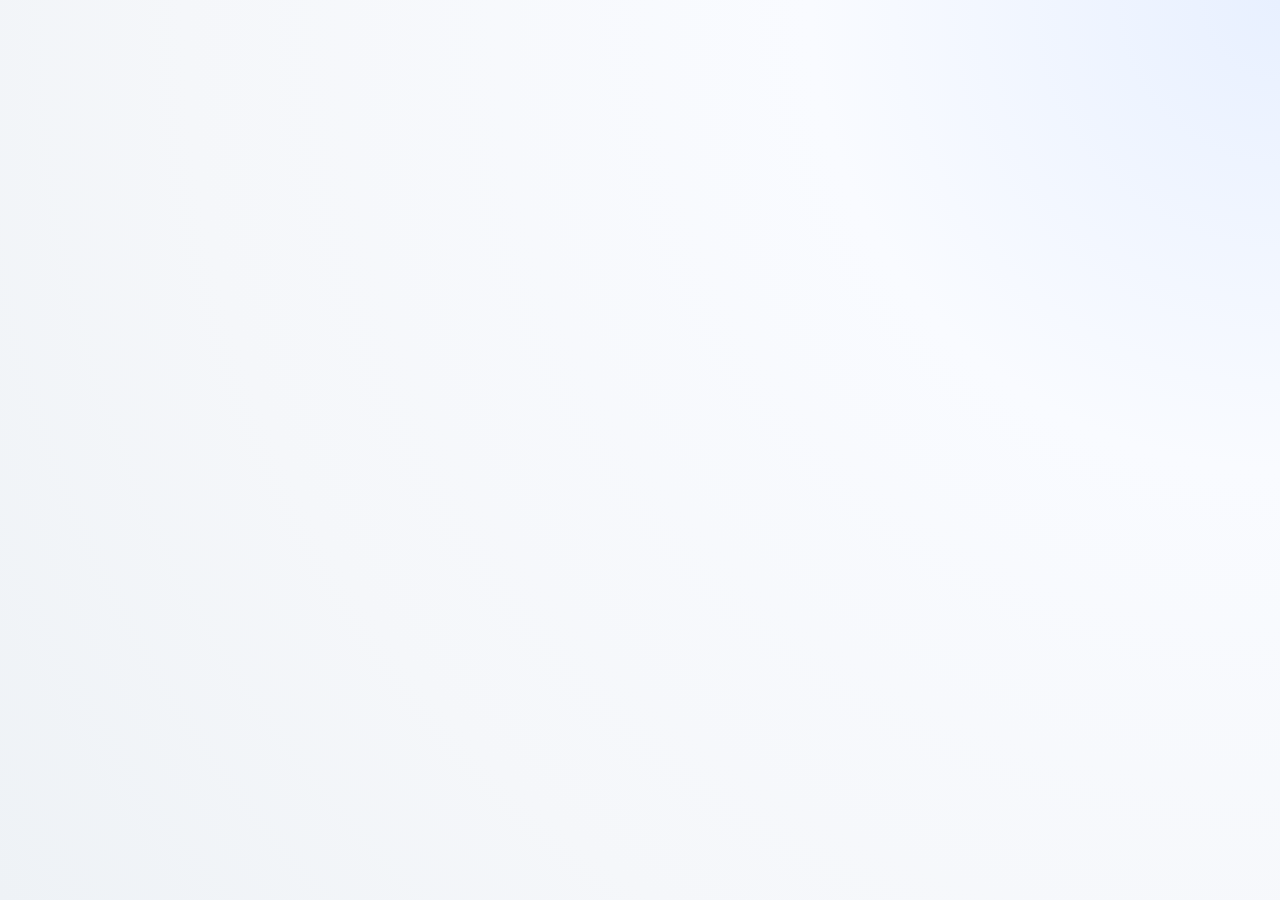
==== commit 93f44b3d: "Merge branch 'main' into codex/improve-design-and-make-responsive-p0ntt4" ====
--- a/ibm-quantum.event-activation.com/index.html
+++ b/ibm-quantum.event-activation.com/index.html
@@ -3,8 +3,6 @@
 .h-screen.w-screen.overflow-auto{padding:clamp(12px,2vw,28px);box-sizing:border-box;}
 .h-screen.w-screen.overflow-auto>.relative.origin-top-left{transform-origin:top center;transition:transform .25s ease;}
 button.flex.h-full.w-full.cursor-pointer.flex-col{border-radius:24px;box-shadow:0 24px 60px rgba(9,30,66,.18);overflow:hidden;}
-button.flex.h-full.w-full.cursor-pointer.flex-col{opacity:1!important;}
-img.transition-opacity.duration-1000.object-cover.opacity-0{opacity:1!important;}
 @media (max-width:1100px){dialog.absolute.inset-0{padding:24px!important}dialog h2{font-size:clamp(38px,9vw,82px)!important;line-height:1.05!important}dialog p{font-size:clamp(20px,4vw,34px)!important;line-height:1.3!important}}
 </style></head><body class="flex min-h-full flex-col"><div hidden=""><!--$--><!--/$--></div><div class="h-screen w-screen overflow-auto"><div class="relative origin-top-left" style="width:2160px;height:3840px"><div class="isolate size-full"><!--&--><button class="flex h-full w-full cursor-pointer flex-col gap-[20px] bg-white p-[80px] opacity-0"><div class="flex h-[1360px] shrink-0 gap-[20px]"><div class="flex w-[942px] shrink-0 flex-col justify-between overflow-clip bg-[#21272a] p-[80px]"><h1 class="text-left font-[family-name:var(--font-ibm-plex-sans)] text-[112px] leading-[128px] font-light whitespace-pre-line text-white">Explore IBM Quantum case studies</h1><div class="flex items-center justify-end"><svg width="160" height="160" viewBox="0 0 32 32" fill="white" xmlns="http://www.w3.org/2000/svg"><path d="M18 6l-1.43 1.393L24.15 15H4v2h20.15l-7.58 7.573L18 26l10-10z"></path></svg></div></div><div class="flex min-w-0 flex-1 flex-col gap-[20px]"><div class="relative min-h-0 flex-1"><div class="relative h-full w-full overflow-hidden"><div class="absolute inset-0 transition-opacity duration-1000 opacity-0"><img alt="" loading="lazy" decoding="async" data-nimg="fill" class="transition-opacity duration-1000 object-cover opacity-0" style="position:absolute;height:100%;width:100%;left:0;top:0;right:0;bottom:0;color:transparent" src="assets/intro/1/11.webp"/></div><div class="absolute inset-0 transition-opacity duration-1000 opacity-100"><img alt="" decoding="async" data-nimg="fill" class="transition-opacity duration-1000 object-cover opacity-0" style="position:absolute;height:100%;width:100%;left:0;top:0;right:0;bottom:0;color:transparent" src="assets/intro/1/1.webp"/></div></div></div><div class="relative min-h-0 flex-1"><div class="relative h-full w-full overflow-hidden"><div class="absolute inset-0 transition-opacity duration-1000 opacity-0"><img alt="" loading="lazy" decoding="async" data-nimg="fill" class="transition-opacity duration-1000 object-cover opacity-0" style="position:absolute;height:100%;width:100%;left:0;top:0;right:0;bottom:0;color:transparent" src="assets/intro/2/7.webp"/></div><div class="absolute inset-0 transition-opacity duration-1000 opacity-100"><img alt="" decoding="async" data-nimg="fill" class="transition-opacity duration-1000 object-cover opacity-0" style="position:absolute;height:100%;width:100%;left:0;top:0;right:0;bottom:0;color:transparent" src="assets/intro/2/8.webp"/></div></div></div></div></div><div class="flex min-h-0 flex-1 gap-[20px]"><div class="relative h-full w-[942px] shrink-0"><div class="relative h-full w-full overflow-hidden"><div class="absolute inset-0 transition-opacity duration-1000 opacity-0"><img alt="" loading="lazy" decoding="async" data-nimg="fill" class="transition-opacity duration-1000 object-cover opacity-0" style="position:absolute;height:100%;width:100%;left:0;top:0;right:0;bottom:0;color:transparent" src="assets/intro/3/12.webp"/></div><div class="absolute inset-0 transition-opacity duration-1000 opacity-100"><img alt="" decoding="async" data-nimg="fill" class="transition-opacity duration-1000 object-cover opacity-0" style="position:absolute;height:100%;width:100%;left:0;top:0;right:0;bottom:0;color:transparent" src="assets/intro/3/13.webp"/></div></div></div><div class="flex w-[538px] shrink-0 flex-col gap-[20px]"><div class="min-h-0 flex-1 bg-[#e0e0e0]"></div><div class="min-h-0 flex-1 bg-[#697077]"></div></div><div class="relative min-w-0 flex-1"><div class="relative h-full w-full overflow-hidden"><div class="absolute inset-0 transition-opacity duration-1000 opacity-0"><img alt="" loading="lazy" decoding="async" data-nimg="fill" class="transition-opacity duration-1000 object-cover opacity-0" style="position:absolute;height:100%;width:100%;left:0;top:0;right:0;bottom:0;color:transparent" src="assets/intro/4/1.webp"/></div><div class="absolute inset-0 transition-opacity duration-1000 opacity-100"><img alt="" decoding="async" data-nimg="fill" class="transition-opacity duration-1000 object-cover opacity-0" style="position:absolute;height:100%;width:100%;left:0;top:0;right:0;bottom:0;color:transparent" src="assets/intro/4/2.webp"/></div></div></div></div><div class="flex h-[1360px] shrink-0 gap-[20px]"><div class="relative min-w-0 flex-1"><div class="relative h-full w-full overflow-hidden"><div class="absolute inset-0 transition-opacity duration-1000 opacity-0"><img alt="" loading="lazy" decoding="async" data-nimg="fill" class="transition-opacity duration-1000 object-cover opacity-0" style="position:absolute;height:100%;width:100%;left:0;top:0;right:0;bottom:0;color:transparent" src="assets/intro/5/13.webp"/></div><div class="absolute inset-0 transition-opacity duration-1000 opacity-100"><img alt="" decoding="async" data-nimg="fill" class="transition-opacity duration-1000 object-cover opacity-0" style="position:absolute;height:100%;width:100%;left:0;top:0;right:0;bottom:0;color:transparent" src="assets/intro/5/1.webp"/></div></div></div><div class="flex w-[480px] shrink-0 flex-col gap-[20px]"><div class="min-h-0 flex-1 bg-[#21272a]"></div><div class="min-h-0 flex-1 bg-[#e0e0e0]"></div></div></div></button><!--/&--><dialog open="" aria-labelledby="_R_9avb_" data-state="inactive" class="absolute inset-0 z-50 m-0 flex size-full flex-col border-none bg-white p-40 data-[state=inactive]:invisible"><div class="flex items-center justify-between"><span class="font-[family-name:var(--font-ibm-plex-sans)] text-[68px] leading-[68px] font-light text-[#161616]">IBM Quantum</span><button aria-label="Reset activation" class="cursor-pointer bg-transparent p-0" type="button"><img alt="IBM" loading="lazy" width="54" height="54" decoding="async" data-nimg="1" class="h-[54px] w-auto" style="color:transparent" src="assets/ibm-logo.svg"/></button></div><div class="mt-40 flex flex-1 flex-col font-[family-name:var(--font-ibm-plex-sans)] font-light text-[#161616]"><h2 id="_R_9avb_" class="text-[168px] leading-[200px]">Are you still there?</h2><div class="mt-20 flex flex-col gap-20"><p class="text-[62px] leading-[86px] tracking-[0.64px]">Your session will reset in <!-- -->10<!-- --> seconds.</p></div></div></dialog></div><div role="presentation" aria-hidden="true" class="cds--layer-one cds--modal ConfigModal-module-scss-module__jM0W_q__Modal"><div class="cds--modal-container" role="dialog" aria-modal="true"><button type="button" class="cds--visually-hidden">Focus sentinel</button><div class="cds--modal-container-body"><div class="cds--modal-header"><h2>Set up your activation</h2><div class="cds--modal-close-button"><span class="cds--popover-container cds--popover--caret cds--popover--high-contrast cds--popover--left cds--tooltip cds--icon-tooltip"><div class="cds--tooltip-trigger__wrapper"><button aria-label="Close" aria-labelledby="tooltip-_R_66mavb_" class="cds--modal-close cds--btn cds--btn--primary cds--btn--icon-only" type="button"><svg focusable="false" preserveAspectRatio="xMidYMid meet" fill="currentColor" aria-hidden="true" width="20" height="20" viewBox="0 0 32 32" class="cds--modal-close__icon" xmlns="http://www.w3.org/2000/svg"><path d="M17.4141 16 24 9.4141 22.5859 8 16 14.5859 9.4143 8 8 9.4141 14.5859 16 8 22.5859 9.4143 24 16 17.4141 22.5859 24 24 22.5859 17.4141 16z"></path></svg></button></div><span aria-hidden="true" id="tooltip-_R_66mavb_" role="tooltip" class="cds--popover"><span class="cds--popover-content cds--tooltip-content">Close</span><span class="cds--popover-caret"></span></span></span></div></div><div class="cds--layer-two cds--modal-content cds--modal-scroll-content--no-fade"><div><label class="cds--label cds--label--no-margin ConfigModal-module-scss-module__jM0W_q__label" dir="auto">What is the purpose of this activation?</label><div class="cds--form-item"><fieldset class="cds--radio-button-group cds--radio-button-group--vertical cds--radio-button-group--label-right"><div class="cds--radio-button-wrapper"><input type="radio" class="cds--radio-button" id="radio-button-_R_csqmavb_" name="activation-type" value="event"/><label for="radio-button-_R_csqmavb_" class="cds--radio-button__label"><span class="cds--radio-button__appearance"></span><span class="cds--radio-button__label-text" dir="auto">Event</span></label></div><div class="cds--radio-button-wrapper"><input type="radio" class="cds--radio-button" id="radio-button-_R_ksqmavb_" name="activation-type" value="innovation_studio"/><label for="radio-button-_R_ksqmavb_" class="cds--radio-button__label"><span class="cds--radio-button__appearance"></span><span class="cds--radio-button__label-text" dir="auto">Innovation studio</span></label></div><div class="cds--radio-button-wrapper"><input type="radio" class="cds--radio-button" id="radio-button-_R_ssqmavb_" name="activation-type" value="test"/><label for="radio-button-_R_ssqmavb_" class="cds--radio-button__label"><span class="cds--radio-button__appearance"></span><span class="cds--radio-button__label-text" dir="auto">Test and others</span></label></div></fieldset><div class="cds--radio-button__validation-msg"></div></div></div></div><div aria-busy="false" class="cds--modal-footer cds--btn-set"><button class="cds--btn cds--btn--primary" type="button">Continue</button></div></div><button type="button" class="cds--visually-hidden">Focus sentinel</button></div></div></div></div><!--$--><!--/$--><script src="_next/static/chunks/0jd5dmmhkmk8j.js" id="_R_" async=""></script><script>(self.__next_f=self.__next_f||[]).push([0])</script><script>self.__next_f.push([1,"1:\"$Sreact.fragment\"\n2:I[39756,[\"/_next/static/chunks/01xlw8hd842-c.js\",\"/_next/static/chunks/0d3shmwh5_nmn.js\"],\"default\"]\n3:I[37457,[\"/_next/static/chunks/01xlw8hd842-c.js\",\"/_next/static/chunks/0d3shmwh5_nmn.js\"],\"default\"]\n4:I[57339,[\"/_next/static/chunks/01xlw8hd842-c.js\",\"/_next/static/chunks/0d3shmwh5_nmn.js\",\"/_next/static/chunks/03m3-xd-h1jk~.js\",\"/_next/static/chunks/0r.2_htp7u2wr.js\",\"/_next/static/chunks/0-bl3vhfbx8uj.js\",\"/_next/static/chunks/0r3wm1yxmbxy9.js\"],\"App\"]\n5:I[97367,[\"/_next/static/chunks/01xlw8hd842-c.js\",\"/_next/static/chunks/0d3shmwh5_nmn.js\"],\"OutletBoundary\"]\n6:\"$Sreact.suspense\"\n8:I[97367,[\"/_next/static/chunks/01xlw8hd842-c.js\",\"/_next/static/chunks/0d3shmwh5_nmn.js\"],\"ViewportBoundary\"]\na:I[97367,[\"/_next/static/chunks/01xlw8hd842-c.js\",\"/_next/static/chunks/0d3shmwh5_nmn.js\"],\"MetadataBoundary\"]\nc:I[68027,[\"/_next/static/chunks/01xlw8hd842-c.js\",\"/_next/static/chunks/0d3shmwh5_nmn.js\"],\"default\",1]\n:HL[\"/_next/static/chunks/16kgvnosf3m.k.css\",\"style\"]\n:HL[\"/_next/static/chunks/0wv5oasuxgbfo.css\",\"style\"]\n:HL[\"/_next/static/media/03fc1b4a8d284b5e-s.p.09.f.n_ccld80.woff2\",\"font\",{\"crossOrigin\":\"\",\"type\":\"font/woff2\"}]\n:HL[\"/_next/static/media/37a1c0476297a605-s.p.0g.3shamjvs-l.woff2\",\"font\",{\"crossOrigin\":\"\",\"type\":\"font/woff2\"}]\n:HL[\"/_next/static/chunks/0p_g6t8e8xo-l.css\",\"style\"]\n"])</script><script>self.__next_f.push([1,"0:{\"P\":null,\"c\":[\"\",\"\"],\"q\":\"\",\"i\":false,\"f\":[[[\"\",{\"children\":[\"__PAGE__\",{}]},\"$undefined\",\"$undefined\",16],[[\"$\",\"$1\",\"c\",{\"children\":[[[\"$\",\"link\",\"0\",{\"rel\":\"stylesheet\",\"href\":\"/_next/static/chunks/16kgvnosf3m.k.css\",\"precedence\":\"next\",\"crossOrigin\":\"$undefined\",\"nonce\":\"$undefined\"}],[\"$\",\"link\",\"1\",{\"rel\":\"stylesheet\",\"href\":\"/_next/static/chunks/0wv5oasuxgbfo.css\",\"precedence\":\"next\",\"crossOrigin\":\"$undefined\",\"nonce\":\"$undefined\"}],[\"$\",\"script\",\"script-0\",{\"src\":\"/_next/static/chunks/01xlw8hd842-c.js\",\"async\":true,\"nonce\":\"$undefined\"}],[\"$\",\"script\",\"script-1\",{\"src\":\"/_next/static/chunks/0d3shmwh5_nmn.js\",\"async\":true,\"nonce\":\"$undefined\"}]],[\"$\",\"html\",null,{\"lang\":\"en\",\"className\":\"ibm_plex_sans_226a16b8-module__QZ1NCq__variable h-full antialiased\",\"children\":[\"$\",\"body\",null,{\"className\":\"flex min-h-full flex-col\",\"children\":[\"$\",\"$L2\",null,{\"parallelRouterKey\":\"children\",\"error\":\"$undefined\",\"errorStyles\":\"$undefined\",\"errorScripts\":\"$undefined\",\"template\":[\"$\",\"$L3\",null,{}],\"templateStyles\":\"$undefined\",\"templateScripts\":\"$undefined\",\"notFound\":[[[\"$\",\"title\",null,{\"children\":\"404: This page could not be found.\"}],[\"$\",\"div\",null,{\"style\":{\"fontFamily\":\"system-ui,\\\"Segoe UI\\\",Roboto,Helvetica,Arial,sans-serif,\\\"Apple Color Emoji\\\",\\\"Segoe UI Emoji\\\"\",\"height\":\"100vh\",\"textAlign\":\"center\",\"display\":\"flex\",\"flexDirection\":\"column\",\"alignItems\":\"center\",\"justifyContent\":\"center\"},\"children\":[\"$\",\"div\",null,{\"children\":[[\"$\",\"style\",null,{\"dangerouslySetInnerHTML\":{\"__html\":\"body{color:#000;background:#fff;margin:0}.next-error-h1{border-right:1px solid rgba(0,0,0,.3)}@media (prefers-color-scheme:dark){body{color:#fff;background:#000}.next-error-h1{border-right:1px solid rgba(255,255,255,.3)}}\"}}],[\"$\",\"h1\",null,{\"className\":\"next-error-h1\",\"style\":{\"display\":\"inline-block\",\"margin\":\"0 20px 0 0\",\"padding\":\"0 23px 0 0\",\"fontSize\":24,\"fontWeight\":500,\"verticalAlign\":\"top\",\"lineHeight\":\"49px\"},\"children\":404}],[\"$\",\"div\",null,{\"style\":{\"display\":\"inline-block\"},\"children\":[\"$\",\"h2\",null,{\"style\":{\"fontSize\":14,\"fontWeight\":400,\"lineHeight\":\"49px\",\"margin\":0},\"children\":\"This page could not be found.\"}]}]]}]}]],[]],\"forbidden\":\"$undefined\",\"unauthorized\":\"$undefined\"}]}]}]]}],{\"children\":[[\"$\",\"$1\",\"c\",{\"children\":[[\"$\",\"$L4\",null,{\"isProduction\":true}],[[\"$\",\"link\",\"0\",{\"rel\":\"stylesheet\",\"href\":\"/_next/static/chunks/0p_g6t8e8xo-l.css\",\"precedence\":\"next\",\"crossOrigin\":\"$undefined\",\"nonce\":\"$undefined\"}],[\"$\",\"script\",\"script-0\",{\"src\":\"/_next/static/chunks/03m3-xd-h1jk~.js\",\"async\":true,\"nonce\":\"$undefined\"}],[\"$\",\"script\",\"script-1\",{\"src\":\"/_next/static/chunks/0r.2_htp7u2wr.js\",\"async\":true,\"nonce\":\"$undefined\"}],[\"$\",\"script\",\"script-2\",{\"src\":\"/_next/static/chunks/0-bl3vhfbx8uj.js\",\"async\":true,\"nonce\":\"$undefined\"}],[\"$\",\"script\",\"script-3\",{\"src\":\"/_next/static/chunks/0r3wm1yxmbxy9.js\",\"async\":true,\"nonce\":\"$undefined\"}]],[\"$\",\"$L5\",null,{\"children\":[\"$\",\"$6\",null,{\"name\":\"Next.MetadataOutlet\",\"children\":\"$@7\"}]}]]}],{},null,false,null]},null,false,null],[\"$\",\"$1\",\"h\",{\"children\":[null,[\"$\",\"$L8\",null,{\"children\":\"$L9\"}],[\"$\",\"div\",null,{\"hidden\":true,\"children\":[\"$\",\"$La\",null,{\"children\":[\"$\",\"$6\",null,{\"name\":\"Next.Metadata\",\"children\":\"$Lb\"}]}]}],[\"$\",\"meta\",null,{\"name\":\"next-size-adjust\",\"content\":\"\"}]]}],false]],\"m\":\"$undefined\",\"G\":[\"$c\",[[\"$\",\"link\",\"0\",{\"rel\":\"stylesheet\",\"href\":\"/_next/static/chunks/16kgvnosf3m.k.css\",\"precedence\":\"next\",\"crossOrigin\":\"$undefined\",\"nonce\":\"$undefined\"}],[\"$\",\"link\",\"1\",{\"rel\":\"stylesheet\",\"href\":\"/_next/static/chunks/0wv5oasuxgbfo.css\",\"precedence\":\"next\",\"crossOrigin\":\"$undefined\",\"nonce\":\"$undefined\"}]]],\"S\":true,\"h\":null,\"s\":\"$undefined\",\"l\":\"$undefined\",\"p\":\"$undefined\",\"d\":\"$undefined\",\"b\":\"hi95uVvYdHRAB_sHFpPJb\"}\n"])</script><script>self.__next_f.push([1,"9:[[\"$\",\"meta\",\"0\",{\"charSet\":\"utf-8\"}],[\"$\",\"meta\",\"1\",{\"name\":\"viewport\",\"content\":\"width=device-width, initial-scale=1\"}]]\n"])</script><script>self.__next_f.push([1,"d:I[27201,[\"/_next/static/chunks/01xlw8hd842-c.js\",\"/_next/static/chunks/0d3shmwh5_nmn.js\"],\"IconMark\"]\n7:null\nb:[[\"$\",\"title\",\"0\",{\"children\":\"IBM Quantum\"}],[\"$\",\"meta\",\"1\",{\"name\":\"description\",\"content\":\"Explore IBM Quantum case studies\"}],[\"$\",\"link\",\"2\",{\"rel\":\"icon\",\"href\":\"/favicon.ico?favicon.0x3dzn~oxb6tn.ico\",\"sizes\":\"256x256\",\"type\":\"image/x-icon\"}],[\"$\",\"$Ld\",\"3\",{}]]\n"])</script><script>
 (function(){
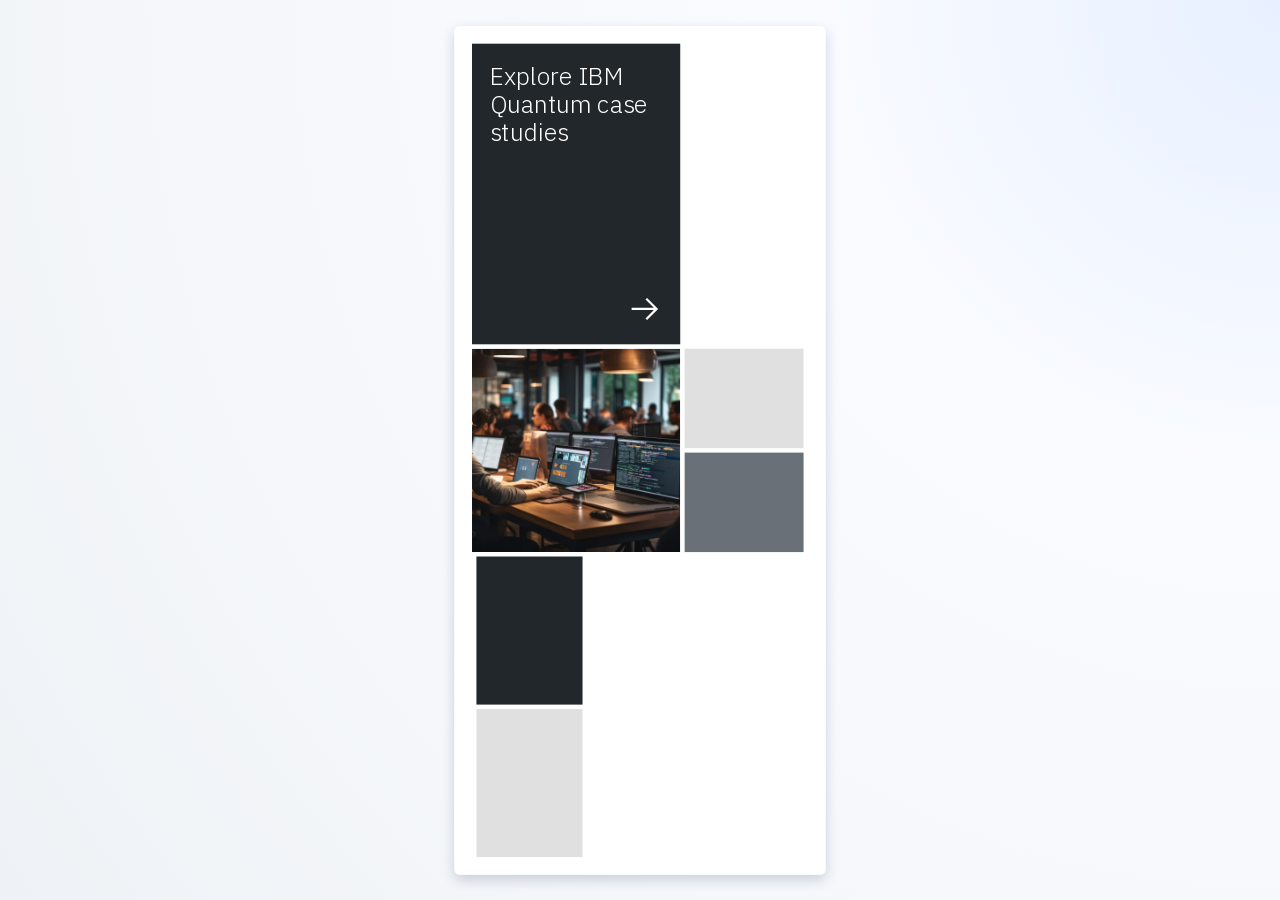
==== commit 0f6127ca: "Hide inactive overlays to prevent blank white screen" ====
--- a/ibm-quantum.event-activation.com/index.html
+++ b/ibm-quantum.event-activation.com/index.html
@@ -3,7 +3,11 @@
 .h-screen.w-screen.overflow-auto{padding:clamp(12px,2vw,28px);box-sizing:border-box;}
 .h-screen.w-screen.overflow-auto>.relative.origin-top-left{transform-origin:top center;transition:transform .25s ease;}
 button.flex.h-full.w-full.cursor-pointer.flex-col{border-radius:24px;box-shadow:0 24px 60px rgba(9,30,66,.18);overflow:hidden;}
+button.flex.h-full.w-full.cursor-pointer.flex-col{opacity:1!important;}
+img.transition-opacity.duration-1000.object-cover.opacity-0{opacity:1!important;}
 @media (max-width:1100px){dialog.absolute.inset-0{padding:24px!important}dialog h2{font-size:clamp(38px,9vw,82px)!important;line-height:1.05!important}dialog p{font-size:clamp(20px,4vw,34px)!important;line-height:1.3!important}}
+/* static fallback: prevent white overlays from inactive modals */
+dialog[data-state="inactive"], .cds--modal[aria-hidden="true"]{display:none!important;}
 </style></head><body class="flex min-h-full flex-col"><div hidden=""><!--$--><!--/$--></div><div class="h-screen w-screen overflow-auto"><div class="relative origin-top-left" style="width:2160px;height:3840px"><div class="isolate size-full"><!--&--><button class="flex h-full w-full cursor-pointer flex-col gap-[20px] bg-white p-[80px] opacity-0"><div class="flex h-[1360px] shrink-0 gap-[20px]"><div class="flex w-[942px] shrink-0 flex-col justify-between overflow-clip bg-[#21272a] p-[80px]"><h1 class="text-left font-[family-name:var(--font-ibm-plex-sans)] text-[112px] leading-[128px] font-light whitespace-pre-line text-white">Explore IBM Quantum case studies</h1><div class="flex items-center justify-end"><svg width="160" height="160" viewBox="0 0 32 32" fill="white" xmlns="http://www.w3.org/2000/svg"><path d="M18 6l-1.43 1.393L24.15 15H4v2h20.15l-7.58 7.573L18 26l10-10z"></path></svg></div></div><div class="flex min-w-0 flex-1 flex-col gap-[20px]"><div class="relative min-h-0 flex-1"><div class="relative h-full w-full overflow-hidden"><div class="absolute inset-0 transition-opacity duration-1000 opacity-0"><img alt="" loading="lazy" decoding="async" data-nimg="fill" class="transition-opacity duration-1000 object-cover opacity-0" style="position:absolute;height:100%;width:100%;left:0;top:0;right:0;bottom:0;color:transparent" src="assets/intro/1/11.webp"/></div><div class="absolute inset-0 transition-opacity duration-1000 opacity-100"><img alt="" decoding="async" data-nimg="fill" class="transition-opacity duration-1000 object-cover opacity-0" style="position:absolute;height:100%;width:100%;left:0;top:0;right:0;bottom:0;color:transparent" src="assets/intro/1/1.webp"/></div></div></div><div class="relative min-h-0 flex-1"><div class="relative h-full w-full overflow-hidden"><div class="absolute inset-0 transition-opacity duration-1000 opacity-0"><img alt="" loading="lazy" decoding="async" data-nimg="fill" class="transition-opacity duration-1000 object-cover opacity-0" style="position:absolute;height:100%;width:100%;left:0;top:0;right:0;bottom:0;color:transparent" src="assets/intro/2/7.webp"/></div><div class="absolute inset-0 transition-opacity duration-1000 opacity-100"><img alt="" decoding="async" data-nimg="fill" class="transition-opacity duration-1000 object-cover opacity-0" style="position:absolute;height:100%;width:100%;left:0;top:0;right:0;bottom:0;color:transparent" src="assets/intro/2/8.webp"/></div></div></div></div></div><div class="flex min-h-0 flex-1 gap-[20px]"><div class="relative h-full w-[942px] shrink-0"><div class="relative h-full w-full overflow-hidden"><div class="absolute inset-0 transition-opacity duration-1000 opacity-0"><img alt="" loading="lazy" decoding="async" data-nimg="fill" class="transition-opacity duration-1000 object-cover opacity-0" style="position:absolute;height:100%;width:100%;left:0;top:0;right:0;bottom:0;color:transparent" src="assets/intro/3/12.webp"/></div><div class="absolute inset-0 transition-opacity duration-1000 opacity-100"><img alt="" decoding="async" data-nimg="fill" class="transition-opacity duration-1000 object-cover opacity-0" style="position:absolute;height:100%;width:100%;left:0;top:0;right:0;bottom:0;color:transparent" src="assets/intro/3/13.webp"/></div></div></div><div class="flex w-[538px] shrink-0 flex-col gap-[20px]"><div class="min-h-0 flex-1 bg-[#e0e0e0]"></div><div class="min-h-0 flex-1 bg-[#697077]"></div></div><div class="relative min-w-0 flex-1"><div class="relative h-full w-full overflow-hidden"><div class="absolute inset-0 transition-opacity duration-1000 opacity-0"><img alt="" loading="lazy" decoding="async" data-nimg="fill" class="transition-opacity duration-1000 object-cover opacity-0" style="position:absolute;height:100%;width:100%;left:0;top:0;right:0;bottom:0;color:transparent" src="assets/intro/4/1.webp"/></div><div class="absolute inset-0 transition-opacity duration-1000 opacity-100"><img alt="" decoding="async" data-nimg="fill" class="transition-opacity duration-1000 object-cover opacity-0" style="position:absolute;height:100%;width:100%;left:0;top:0;right:0;bottom:0;color:transparent" src="assets/intro/4/2.webp"/></div></div></div></div><div class="flex h-[1360px] shrink-0 gap-[20px]"><div class="relative min-w-0 flex-1"><div class="relative h-full w-full overflow-hidden"><div class="absolute inset-0 transition-opacity duration-1000 opacity-0"><img alt="" loading="lazy" decoding="async" data-nimg="fill" class="transition-opacity duration-1000 object-cover opacity-0" style="position:absolute;height:100%;width:100%;left:0;top:0;right:0;bottom:0;color:transparent" src="assets/intro/5/13.webp"/></div><div class="absolute inset-0 transition-opacity duration-1000 opacity-100"><img alt="" decoding="async" data-nimg="fill" class="transition-opacity duration-1000 object-cover opacity-0" style="position:absolute;height:100%;width:100%;left:0;top:0;right:0;bottom:0;color:transparent" src="assets/intro/5/1.webp"/></div></div></div><div class="flex w-[480px] shrink-0 flex-col gap-[20px]"><div class="min-h-0 flex-1 bg-[#21272a]"></div><div class="min-h-0 flex-1 bg-[#e0e0e0]"></div></div></div></button><!--/&--><dialog open="" aria-labelledby="_R_9avb_" data-state="inactive" class="absolute inset-0 z-50 m-0 flex size-full flex-col border-none bg-white p-40 data-[state=inactive]:invisible"><div class="flex items-center justify-between"><span class="font-[family-name:var(--font-ibm-plex-sans)] text-[68px] leading-[68px] font-light text-[#161616]">IBM Quantum</span><button aria-label="Reset activation" class="cursor-pointer bg-transparent p-0" type="button"><img alt="IBM" loading="lazy" width="54" height="54" decoding="async" data-nimg="1" class="h-[54px] w-auto" style="color:transparent" src="assets/ibm-logo.svg"/></button></div><div class="mt-40 flex flex-1 flex-col font-[family-name:var(--font-ibm-plex-sans)] font-light text-[#161616]"><h2 id="_R_9avb_" class="text-[168px] leading-[200px]">Are you still there?</h2><div class="mt-20 flex flex-col gap-20"><p class="text-[62px] leading-[86px] tracking-[0.64px]">Your session will reset in <!-- -->10<!-- --> seconds.</p></div></div></dialog></div><div role="presentation" aria-hidden="true" class="cds--layer-one cds--modal ConfigModal-module-scss-module__jM0W_q__Modal"><div class="cds--modal-container" role="dialog" aria-modal="true"><button type="button" class="cds--visually-hidden">Focus sentinel</button><div class="cds--modal-container-body"><div class="cds--modal-header"><h2>Set up your activation</h2><div class="cds--modal-close-button"><span class="cds--popover-container cds--popover--caret cds--popover--high-contrast cds--popover--left cds--tooltip cds--icon-tooltip"><div class="cds--tooltip-trigger__wrapper"><button aria-label="Close" aria-labelledby="tooltip-_R_66mavb_" class="cds--modal-close cds--btn cds--btn--primary cds--btn--icon-only" type="button"><svg focusable="false" preserveAspectRatio="xMidYMid meet" fill="currentColor" aria-hidden="true" width="20" height="20" viewBox="0 0 32 32" class="cds--modal-close__icon" xmlns="http://www.w3.org/2000/svg"><path d="M17.4141 16 24 9.4141 22.5859 8 16 14.5859 9.4143 8 8 9.4141 14.5859 16 8 22.5859 9.4143 24 16 17.4141 22.5859 24 24 22.5859 17.4141 16z"></path></svg></button></div><span aria-hidden="true" id="tooltip-_R_66mavb_" role="tooltip" class="cds--popover"><span class="cds--popover-content cds--tooltip-content">Close</span><span class="cds--popover-caret"></span></span></span></div></div><div class="cds--layer-two cds--modal-content cds--modal-scroll-content--no-fade"><div><label class="cds--label cds--label--no-margin ConfigModal-module-scss-module__jM0W_q__label" dir="auto">What is the purpose of this activation?</label><div class="cds--form-item"><fieldset class="cds--radio-button-group cds--radio-button-group--vertical cds--radio-button-group--label-right"><div class="cds--radio-button-wrapper"><input type="radio" class="cds--radio-button" id="radio-button-_R_csqmavb_" name="activation-type" value="event"/><label for="radio-button-_R_csqmavb_" class="cds--radio-button__label"><span class="cds--radio-button__appearance"></span><span class="cds--radio-button__label-text" dir="auto">Event</span></label></div><div class="cds--radio-button-wrapper"><input type="radio" class="cds--radio-button" id="radio-button-_R_ksqmavb_" name="activation-type" value="innovation_studio"/><label for="radio-button-_R_ksqmavb_" class="cds--radio-button__label"><span class="cds--radio-button__appearance"></span><span class="cds--radio-button__label-text" dir="auto">Innovation studio</span></label></div><div class="cds--radio-button-wrapper"><input type="radio" class="cds--radio-button" id="radio-button-_R_ssqmavb_" name="activation-type" value="test"/><label for="radio-button-_R_ssqmavb_" class="cds--radio-button__label"><span class="cds--radio-button__appearance"></span><span class="cds--radio-button__label-text" dir="auto">Test and others</span></label></div></fieldset><div class="cds--radio-button__validation-msg"></div></div></div></div><div aria-busy="false" class="cds--modal-footer cds--btn-set"><button class="cds--btn cds--btn--primary" type="button">Continue</button></div></div><button type="button" class="cds--visually-hidden">Focus sentinel</button></div></div></div></div><!--$--><!--/$--><script src="_next/static/chunks/0jd5dmmhkmk8j.js" id="_R_" async=""></script><script>(self.__next_f=self.__next_f||[]).push([0])</script><script>self.__next_f.push([1,"1:\"$Sreact.fragment\"\n2:I[39756,[\"/_next/static/chunks/01xlw8hd842-c.js\",\"/_next/static/chunks/0d3shmwh5_nmn.js\"],\"default\"]\n3:I[37457,[\"/_next/static/chunks/01xlw8hd842-c.js\",\"/_next/static/chunks/0d3shmwh5_nmn.js\"],\"default\"]\n4:I[57339,[\"/_next/static/chunks/01xlw8hd842-c.js\",\"/_next/static/chunks/0d3shmwh5_nmn.js\",\"/_next/static/chunks/03m3-xd-h1jk~.js\",\"/_next/static/chunks/0r.2_htp7u2wr.js\",\"/_next/static/chunks/0-bl3vhfbx8uj.js\",\"/_next/static/chunks/0r3wm1yxmbxy9.js\"],\"App\"]\n5:I[97367,[\"/_next/static/chunks/01xlw8hd842-c.js\",\"/_next/static/chunks/0d3shmwh5_nmn.js\"],\"OutletBoundary\"]\n6:\"$Sreact.suspense\"\n8:I[97367,[\"/_next/static/chunks/01xlw8hd842-c.js\",\"/_next/static/chunks/0d3shmwh5_nmn.js\"],\"ViewportBoundary\"]\na:I[97367,[\"/_next/static/chunks/01xlw8hd842-c.js\",\"/_next/static/chunks/0d3shmwh5_nmn.js\"],\"MetadataBoundary\"]\nc:I[68027,[\"/_next/static/chunks/01xlw8hd842-c.js\",\"/_next/static/chunks/0d3shmwh5_nmn.js\"],\"default\",1]\n:HL[\"/_next/static/chunks/16kgvnosf3m.k.css\",\"style\"]\n:HL[\"/_next/static/chunks/0wv5oasuxgbfo.css\",\"style\"]\n:HL[\"/_next/static/media/03fc1b4a8d284b5e-s.p.09.f.n_ccld80.woff2\",\"font\",{\"crossOrigin\":\"\",\"type\":\"font/woff2\"}]\n:HL[\"/_next/static/media/37a1c0476297a605-s.p.0g.3shamjvs-l.woff2\",\"font\",{\"crossOrigin\":\"\",\"type\":\"font/woff2\"}]\n:HL[\"/_next/static/chunks/0p_g6t8e8xo-l.css\",\"style\"]\n"])</script><script>self.__next_f.push([1,"0:{\"P\":null,\"c\":[\"\",\"\"],\"q\":\"\",\"i\":false,\"f\":[[[\"\",{\"children\":[\"__PAGE__\",{}]},\"$undefined\",\"$undefined\",16],[[\"$\",\"$1\",\"c\",{\"children\":[[[\"$\",\"link\",\"0\",{\"rel\":\"stylesheet\",\"href\":\"/_next/static/chunks/16kgvnosf3m.k.css\",\"precedence\":\"next\",\"crossOrigin\":\"$undefined\",\"nonce\":\"$undefined\"}],[\"$\",\"link\",\"1\",{\"rel\":\"stylesheet\",\"href\":\"/_next/static/chunks/0wv5oasuxgbfo.css\",\"precedence\":\"next\",\"crossOrigin\":\"$undefined\",\"nonce\":\"$undefined\"}],[\"$\",\"script\",\"script-0\",{\"src\":\"/_next/static/chunks/01xlw8hd842-c.js\",\"async\":true,\"nonce\":\"$undefined\"}],[\"$\",\"script\",\"script-1\",{\"src\":\"/_next/static/chunks/0d3shmwh5_nmn.js\",\"async\":true,\"nonce\":\"$undefined\"}]],[\"$\",\"html\",null,{\"lang\":\"en\",\"className\":\"ibm_plex_sans_226a16b8-module__QZ1NCq__variable h-full antialiased\",\"children\":[\"$\",\"body\",null,{\"className\":\"flex min-h-full flex-col\",\"children\":[\"$\",\"$L2\",null,{\"parallelRouterKey\":\"children\",\"error\":\"$undefined\",\"errorStyles\":\"$undefined\",\"errorScripts\":\"$undefined\",\"template\":[\"$\",\"$L3\",null,{}],\"templateStyles\":\"$undefined\",\"templateScripts\":\"$undefined\",\"notFound\":[[[\"$\",\"title\",null,{\"children\":\"404: This page could not be found.\"}],[\"$\",\"div\",null,{\"style\":{\"fontFamily\":\"system-ui,\\\"Segoe UI\\\",Roboto,Helvetica,Arial,sans-serif,\\\"Apple Color Emoji\\\",\\\"Segoe UI Emoji\\\"\",\"height\":\"100vh\",\"textAlign\":\"center\",\"display\":\"flex\",\"flexDirection\":\"column\",\"alignItems\":\"center\",\"justifyContent\":\"center\"},\"children\":[\"$\",\"div\",null,{\"children\":[[\"$\",\"style\",null,{\"dangerouslySetInnerHTML\":{\"__html\":\"body{color:#000;background:#fff;margin:0}.next-error-h1{border-right:1px solid rgba(0,0,0,.3)}@media (prefers-color-scheme:dark){body{color:#fff;background:#000}.next-error-h1{border-right:1px solid rgba(255,255,255,.3)}}\"}}],[\"$\",\"h1\",null,{\"className\":\"next-error-h1\",\"style\":{\"display\":\"inline-block\",\"margin\":\"0 20px 0 0\",\"padding\":\"0 23px 0 0\",\"fontSize\":24,\"fontWeight\":500,\"verticalAlign\":\"top\",\"lineHeight\":\"49px\"},\"children\":404}],[\"$\",\"div\",null,{\"style\":{\"display\":\"inline-block\"},\"children\":[\"$\",\"h2\",null,{\"style\":{\"fontSize\":14,\"fontWeight\":400,\"lineHeight\":\"49px\",\"margin\":0},\"children\":\"This page could not be found.\"}]}]]}]}]],[]],\"forbidden\":\"$undefined\",\"unauthorized\":\"$undefined\"}]}]}]]}],{\"children\":[[\"$\",\"$1\",\"c\",{\"children\":[[\"$\",\"$L4\",null,{\"isProduction\":true}],[[\"$\",\"link\",\"0\",{\"rel\":\"stylesheet\",\"href\":\"/_next/static/chunks/0p_g6t8e8xo-l.css\",\"precedence\":\"next\",\"crossOrigin\":\"$undefined\",\"nonce\":\"$undefined\"}],[\"$\",\"script\",\"script-0\",{\"src\":\"/_next/static/chunks/03m3-xd-h1jk~.js\",\"async\":true,\"nonce\":\"$undefined\"}],[\"$\",\"script\",\"script-1\",{\"src\":\"/_next/static/chunks/0r.2_htp7u2wr.js\",\"async\":true,\"nonce\":\"$undefined\"}],[\"$\",\"script\",\"script-2\",{\"src\":\"/_next/static/chunks/0-bl3vhfbx8uj.js\",\"async\":true,\"nonce\":\"$undefined\"}],[\"$\",\"script\",\"script-3\",{\"src\":\"/_next/static/chunks/0r3wm1yxmbxy9.js\",\"async\":true,\"nonce\":\"$undefined\"}]],[\"$\",\"$L5\",null,{\"children\":[\"$\",\"$6\",null,{\"name\":\"Next.MetadataOutlet\",\"children\":\"$@7\"}]}]]}],{},null,false,null]},null,false,null],[\"$\",\"$1\",\"h\",{\"children\":[null,[\"$\",\"$L8\",null,{\"children\":\"$L9\"}],[\"$\",\"div\",null,{\"hidden\":true,\"children\":[\"$\",\"$La\",null,{\"children\":[\"$\",\"$6\",null,{\"name\":\"Next.Metadata\",\"children\":\"$Lb\"}]}]}],[\"$\",\"meta\",null,{\"name\":\"next-size-adjust\",\"content\":\"\"}]]}],false]],\"m\":\"$undefined\",\"G\":[\"$c\",[[\"$\",\"link\",\"0\",{\"rel\":\"stylesheet\",\"href\":\"/_next/static/chunks/16kgvnosf3m.k.css\",\"precedence\":\"next\",\"crossOrigin\":\"$undefined\",\"nonce\":\"$undefined\"}],[\"$\",\"link\",\"1\",{\"rel\":\"stylesheet\",\"href\":\"/_next/static/chunks/0wv5oasuxgbfo.css\",\"precedence\":\"next\",\"crossOrigin\":\"$undefined\",\"nonce\":\"$undefined\"}]]],\"S\":true,\"h\":null,\"s\":\"$undefined\",\"l\":\"$undefined\",\"p\":\"$undefined\",\"d\":\"$undefined\",\"b\":\"hi95uVvYdHRAB_sHFpPJb\"}\n"])</script><script>self.__next_f.push([1,"9:[[\"$\",\"meta\",\"0\",{\"charSet\":\"utf-8\"}],[\"$\",\"meta\",\"1\",{\"name\":\"viewport\",\"content\":\"width=device-width, initial-scale=1\"}]]\n"])</script><script>self.__next_f.push([1,"d:I[27201,[\"/_next/static/chunks/01xlw8hd842-c.js\",\"/_next/static/chunks/0d3shmwh5_nmn.js\"],\"IconMark\"]\n7:null\nb:[[\"$\",\"title\",\"0\",{\"children\":\"IBM Quantum\"}],[\"$\",\"meta\",\"1\",{\"name\":\"description\",\"content\":\"Explore IBM Quantum case studies\"}],[\"$\",\"link\",\"2\",{\"rel\":\"icon\",\"href\":\"/favicon.ico?favicon.0x3dzn~oxb6tn.ico\",\"sizes\":\"256x256\",\"type\":\"image/x-icon\"}],[\"$\",\"$Ld\",\"3\",{}]]\n"])</script><script>
 (function(){
   const viewport=document.querySelector('.h-screen.w-screen.overflow-auto');
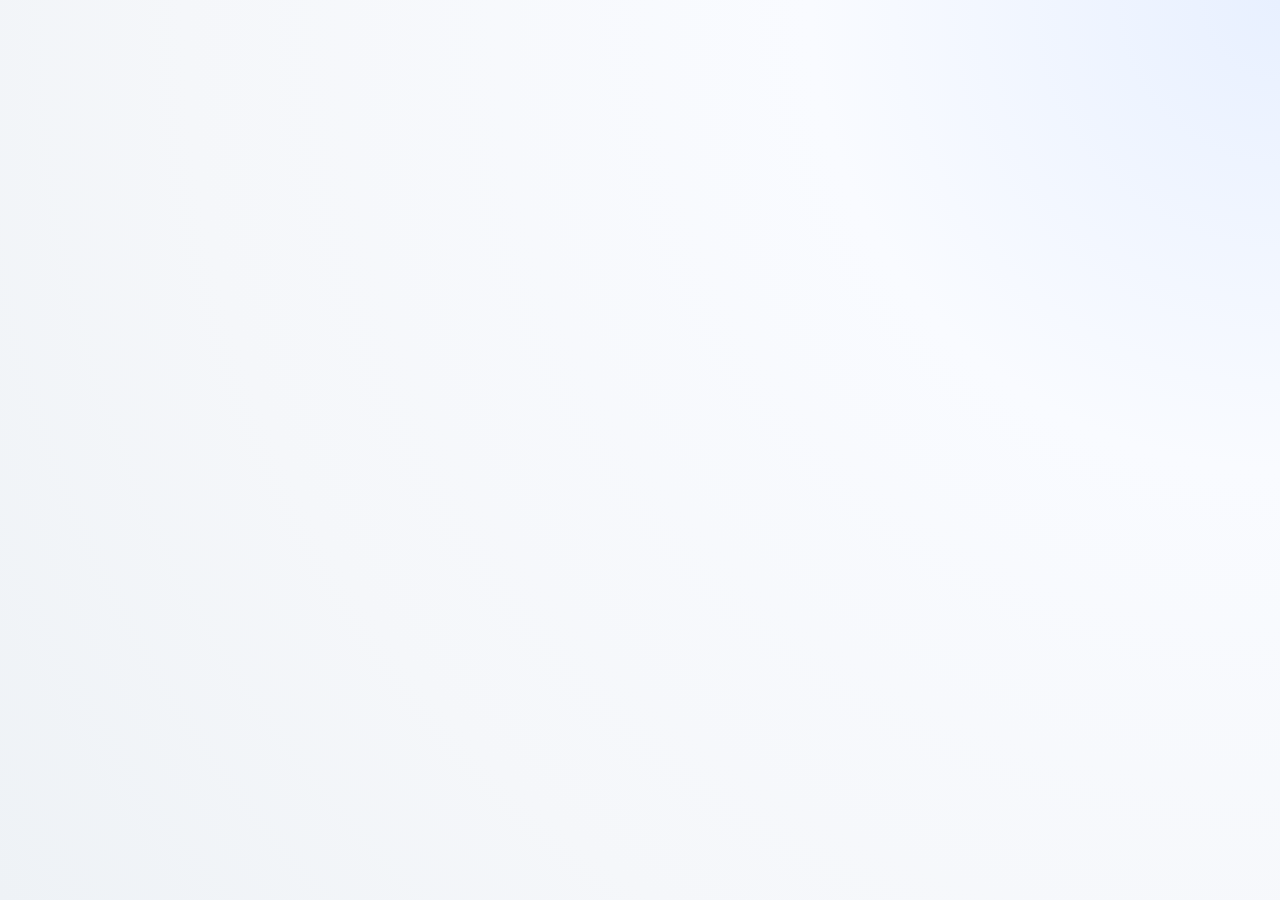
==== commit e25599d0: "Merge branch 'main' into codex/improve-design-and-make-responsive-wvayk9" ====
--- a/ibm-quantum.event-activation.com/index.html
+++ b/ibm-quantum.event-activation.com/index.html
@@ -3,11 +3,7 @@
 .h-screen.w-screen.overflow-auto{padding:clamp(12px,2vw,28px);box-sizing:border-box;}
 .h-screen.w-screen.overflow-auto>.relative.origin-top-left{transform-origin:top center;transition:transform .25s ease;}
 button.flex.h-full.w-full.cursor-pointer.flex-col{border-radius:24px;box-shadow:0 24px 60px rgba(9,30,66,.18);overflow:hidden;}
-button.flex.h-full.w-full.cursor-pointer.flex-col{opacity:1!important;}
-img.transition-opacity.duration-1000.object-cover.opacity-0{opacity:1!important;}
 @media (max-width:1100px){dialog.absolute.inset-0{padding:24px!important}dialog h2{font-size:clamp(38px,9vw,82px)!important;line-height:1.05!important}dialog p{font-size:clamp(20px,4vw,34px)!important;line-height:1.3!important}}
-/* static fallback: prevent white overlays from inactive modals */
-dialog[data-state="inactive"], .cds--modal[aria-hidden="true"]{display:none!important;}
 </style></head><body class="flex min-h-full flex-col"><div hidden=""><!--$--><!--/$--></div><div class="h-screen w-screen overflow-auto"><div class="relative origin-top-left" style="width:2160px;height:3840px"><div class="isolate size-full"><!--&--><button class="flex h-full w-full cursor-pointer flex-col gap-[20px] bg-white p-[80px] opacity-0"><div class="flex h-[1360px] shrink-0 gap-[20px]"><div class="flex w-[942px] shrink-0 flex-col justify-between overflow-clip bg-[#21272a] p-[80px]"><h1 class="text-left font-[family-name:var(--font-ibm-plex-sans)] text-[112px] leading-[128px] font-light whitespace-pre-line text-white">Explore IBM Quantum case studies</h1><div class="flex items-center justify-end"><svg width="160" height="160" viewBox="0 0 32 32" fill="white" xmlns="http://www.w3.org/2000/svg"><path d="M18 6l-1.43 1.393L24.15 15H4v2h20.15l-7.58 7.573L18 26l10-10z"></path></svg></div></div><div class="flex min-w-0 flex-1 flex-col gap-[20px]"><div class="relative min-h-0 flex-1"><div class="relative h-full w-full overflow-hidden"><div class="absolute inset-0 transition-opacity duration-1000 opacity-0"><img alt="" loading="lazy" decoding="async" data-nimg="fill" class="transition-opacity duration-1000 object-cover opacity-0" style="position:absolute;height:100%;width:100%;left:0;top:0;right:0;bottom:0;color:transparent" src="assets/intro/1/11.webp"/></div><div class="absolute inset-0 transition-opacity duration-1000 opacity-100"><img alt="" decoding="async" data-nimg="fill" class="transition-opacity duration-1000 object-cover opacity-0" style="position:absolute;height:100%;width:100%;left:0;top:0;right:0;bottom:0;color:transparent" src="assets/intro/1/1.webp"/></div></div></div><div class="relative min-h-0 flex-1"><div class="relative h-full w-full overflow-hidden"><div class="absolute inset-0 transition-opacity duration-1000 opacity-0"><img alt="" loading="lazy" decoding="async" data-nimg="fill" class="transition-opacity duration-1000 object-cover opacity-0" style="position:absolute;height:100%;width:100%;left:0;top:0;right:0;bottom:0;color:transparent" src="assets/intro/2/7.webp"/></div><div class="absolute inset-0 transition-opacity duration-1000 opacity-100"><img alt="" decoding="async" data-nimg="fill" class="transition-opacity duration-1000 object-cover opacity-0" style="position:absolute;height:100%;width:100%;left:0;top:0;right:0;bottom:0;color:transparent" src="assets/intro/2/8.webp"/></div></div></div></div></div><div class="flex min-h-0 flex-1 gap-[20px]"><div class="relative h-full w-[942px] shrink-0"><div class="relative h-full w-full overflow-hidden"><div class="absolute inset-0 transition-opacity duration-1000 opacity-0"><img alt="" loading="lazy" decoding="async" data-nimg="fill" class="transition-opacity duration-1000 object-cover opacity-0" style="position:absolute;height:100%;width:100%;left:0;top:0;right:0;bottom:0;color:transparent" src="assets/intro/3/12.webp"/></div><div class="absolute inset-0 transition-opacity duration-1000 opacity-100"><img alt="" decoding="async" data-nimg="fill" class="transition-opacity duration-1000 object-cover opacity-0" style="position:absolute;height:100%;width:100%;left:0;top:0;right:0;bottom:0;color:transparent" src="assets/intro/3/13.webp"/></div></div></div><div class="flex w-[538px] shrink-0 flex-col gap-[20px]"><div class="min-h-0 flex-1 bg-[#e0e0e0]"></div><div class="min-h-0 flex-1 bg-[#697077]"></div></div><div class="relative min-w-0 flex-1"><div class="relative h-full w-full overflow-hidden"><div class="absolute inset-0 transition-opacity duration-1000 opacity-0"><img alt="" loading="lazy" decoding="async" data-nimg="fill" class="transition-opacity duration-1000 object-cover opacity-0" style="position:absolute;height:100%;width:100%;left:0;top:0;right:0;bottom:0;color:transparent" src="assets/intro/4/1.webp"/></div><div class="absolute inset-0 transition-opacity duration-1000 opacity-100"><img alt="" decoding="async" data-nimg="fill" class="transition-opacity duration-1000 object-cover opacity-0" style="position:absolute;height:100%;width:100%;left:0;top:0;right:0;bottom:0;color:transparent" src="assets/intro/4/2.webp"/></div></div></div></div><div class="flex h-[1360px] shrink-0 gap-[20px]"><div class="relative min-w-0 flex-1"><div class="relative h-full w-full overflow-hidden"><div class="absolute inset-0 transition-opacity duration-1000 opacity-0"><img alt="" loading="lazy" decoding="async" data-nimg="fill" class="transition-opacity duration-1000 object-cover opacity-0" style="position:absolute;height:100%;width:100%;left:0;top:0;right:0;bottom:0;color:transparent" src="assets/intro/5/13.webp"/></div><div class="absolute inset-0 transition-opacity duration-1000 opacity-100"><img alt="" decoding="async" data-nimg="fill" class="transition-opacity duration-1000 object-cover opacity-0" style="position:absolute;height:100%;width:100%;left:0;top:0;right:0;bottom:0;color:transparent" src="assets/intro/5/1.webp"/></div></div></div><div class="flex w-[480px] shrink-0 flex-col gap-[20px]"><div class="min-h-0 flex-1 bg-[#21272a]"></div><div class="min-h-0 flex-1 bg-[#e0e0e0]"></div></div></div></button><!--/&--><dialog open="" aria-labelledby="_R_9avb_" data-state="inactive" class="absolute inset-0 z-50 m-0 flex size-full flex-col border-none bg-white p-40 data-[state=inactive]:invisible"><div class="flex items-center justify-between"><span class="font-[family-name:var(--font-ibm-plex-sans)] text-[68px] leading-[68px] font-light text-[#161616]">IBM Quantum</span><button aria-label="Reset activation" class="cursor-pointer bg-transparent p-0" type="button"><img alt="IBM" loading="lazy" width="54" height="54" decoding="async" data-nimg="1" class="h-[54px] w-auto" style="color:transparent" src="assets/ibm-logo.svg"/></button></div><div class="mt-40 flex flex-1 flex-col font-[family-name:var(--font-ibm-plex-sans)] font-light text-[#161616]"><h2 id="_R_9avb_" class="text-[168px] leading-[200px]">Are you still there?</h2><div class="mt-20 flex flex-col gap-20"><p class="text-[62px] leading-[86px] tracking-[0.64px]">Your session will reset in <!-- -->10<!-- --> seconds.</p></div></div></dialog></div><div role="presentation" aria-hidden="true" class="cds--layer-one cds--modal ConfigModal-module-scss-module__jM0W_q__Modal"><div class="cds--modal-container" role="dialog" aria-modal="true"><button type="button" class="cds--visually-hidden">Focus sentinel</button><div class="cds--modal-container-body"><div class="cds--modal-header"><h2>Set up your activation</h2><div class="cds--modal-close-button"><span class="cds--popover-container cds--popover--caret cds--popover--high-contrast cds--popover--left cds--tooltip cds--icon-tooltip"><div class="cds--tooltip-trigger__wrapper"><button aria-label="Close" aria-labelledby="tooltip-_R_66mavb_" class="cds--modal-close cds--btn cds--btn--primary cds--btn--icon-only" type="button"><svg focusable="false" preserveAspectRatio="xMidYMid meet" fill="currentColor" aria-hidden="true" width="20" height="20" viewBox="0 0 32 32" class="cds--modal-close__icon" xmlns="http://www.w3.org/2000/svg"><path d="M17.4141 16 24 9.4141 22.5859 8 16 14.5859 9.4143 8 8 9.4141 14.5859 16 8 22.5859 9.4143 24 16 17.4141 22.5859 24 24 22.5859 17.4141 16z"></path></svg></button></div><span aria-hidden="true" id="tooltip-_R_66mavb_" role="tooltip" class="cds--popover"><span class="cds--popover-content cds--tooltip-content">Close</span><span class="cds--popover-caret"></span></span></span></div></div><div class="cds--layer-two cds--modal-content cds--modal-scroll-content--no-fade"><div><label class="cds--label cds--label--no-margin ConfigModal-module-scss-module__jM0W_q__label" dir="auto">What is the purpose of this activation?</label><div class="cds--form-item"><fieldset class="cds--radio-button-group cds--radio-button-group--vertical cds--radio-button-group--label-right"><div class="cds--radio-button-wrapper"><input type="radio" class="cds--radio-button" id="radio-button-_R_csqmavb_" name="activation-type" value="event"/><label for="radio-button-_R_csqmavb_" class="cds--radio-button__label"><span class="cds--radio-button__appearance"></span><span class="cds--radio-button__label-text" dir="auto">Event</span></label></div><div class="cds--radio-button-wrapper"><input type="radio" class="cds--radio-button" id="radio-button-_R_ksqmavb_" name="activation-type" value="innovation_studio"/><label for="radio-button-_R_ksqmavb_" class="cds--radio-button__label"><span class="cds--radio-button__appearance"></span><span class="cds--radio-button__label-text" dir="auto">Innovation studio</span></label></div><div class="cds--radio-button-wrapper"><input type="radio" class="cds--radio-button" id="radio-button-_R_ssqmavb_" name="activation-type" value="test"/><label for="radio-button-_R_ssqmavb_" class="cds--radio-button__label"><span class="cds--radio-button__appearance"></span><span class="cds--radio-button__label-text" dir="auto">Test and others</span></label></div></fieldset><div class="cds--radio-button__validation-msg"></div></div></div></div><div aria-busy="false" class="cds--modal-footer cds--btn-set"><button class="cds--btn cds--btn--primary" type="button">Continue</button></div></div><button type="button" class="cds--visually-hidden">Focus sentinel</button></div></div></div></div><!--$--><!--/$--><script src="_next/static/chunks/0jd5dmmhkmk8j.js" id="_R_" async=""></script><script>(self.__next_f=self.__next_f||[]).push([0])</script><script>self.__next_f.push([1,"1:\"$Sreact.fragment\"\n2:I[39756,[\"/_next/static/chunks/01xlw8hd842-c.js\",\"/_next/static/chunks/0d3shmwh5_nmn.js\"],\"default\"]\n3:I[37457,[\"/_next/static/chunks/01xlw8hd842-c.js\",\"/_next/static/chunks/0d3shmwh5_nmn.js\"],\"default\"]\n4:I[57339,[\"/_next/static/chunks/01xlw8hd842-c.js\",\"/_next/static/chunks/0d3shmwh5_nmn.js\",\"/_next/static/chunks/03m3-xd-h1jk~.js\",\"/_next/static/chunks/0r.2_htp7u2wr.js\",\"/_next/static/chunks/0-bl3vhfbx8uj.js\",\"/_next/static/chunks/0r3wm1yxmbxy9.js\"],\"App\"]\n5:I[97367,[\"/_next/static/chunks/01xlw8hd842-c.js\",\"/_next/static/chunks/0d3shmwh5_nmn.js\"],\"OutletBoundary\"]\n6:\"$Sreact.suspense\"\n8:I[97367,[\"/_next/static/chunks/01xlw8hd842-c.js\",\"/_next/static/chunks/0d3shmwh5_nmn.js\"],\"ViewportBoundary\"]\na:I[97367,[\"/_next/static/chunks/01xlw8hd842-c.js\",\"/_next/static/chunks/0d3shmwh5_nmn.js\"],\"MetadataBoundary\"]\nc:I[68027,[\"/_next/static/chunks/01xlw8hd842-c.js\",\"/_next/static/chunks/0d3shmwh5_nmn.js\"],\"default\",1]\n:HL[\"/_next/static/chunks/16kgvnosf3m.k.css\",\"style\"]\n:HL[\"/_next/static/chunks/0wv5oasuxgbfo.css\",\"style\"]\n:HL[\"/_next/static/media/03fc1b4a8d284b5e-s.p.09.f.n_ccld80.woff2\",\"font\",{\"crossOrigin\":\"\",\"type\":\"font/woff2\"}]\n:HL[\"/_next/static/media/37a1c0476297a605-s.p.0g.3shamjvs-l.woff2\",\"font\",{\"crossOrigin\":\"\",\"type\":\"font/woff2\"}]\n:HL[\"/_next/static/chunks/0p_g6t8e8xo-l.css\",\"style\"]\n"])</script><script>self.__next_f.push([1,"0:{\"P\":null,\"c\":[\"\",\"\"],\"q\":\"\",\"i\":false,\"f\":[[[\"\",{\"children\":[\"__PAGE__\",{}]},\"$undefined\",\"$undefined\",16],[[\"$\",\"$1\",\"c\",{\"children\":[[[\"$\",\"link\",\"0\",{\"rel\":\"stylesheet\",\"href\":\"/_next/static/chunks/16kgvnosf3m.k.css\",\"precedence\":\"next\",\"crossOrigin\":\"$undefined\",\"nonce\":\"$undefined\"}],[\"$\",\"link\",\"1\",{\"rel\":\"stylesheet\",\"href\":\"/_next/static/chunks/0wv5oasuxgbfo.css\",\"precedence\":\"next\",\"crossOrigin\":\"$undefined\",\"nonce\":\"$undefined\"}],[\"$\",\"script\",\"script-0\",{\"src\":\"/_next/static/chunks/01xlw8hd842-c.js\",\"async\":true,\"nonce\":\"$undefined\"}],[\"$\",\"script\",\"script-1\",{\"src\":\"/_next/static/chunks/0d3shmwh5_nmn.js\",\"async\":true,\"nonce\":\"$undefined\"}]],[\"$\",\"html\",null,{\"lang\":\"en\",\"className\":\"ibm_plex_sans_226a16b8-module__QZ1NCq__variable h-full antialiased\",\"children\":[\"$\",\"body\",null,{\"className\":\"flex min-h-full flex-col\",\"children\":[\"$\",\"$L2\",null,{\"parallelRouterKey\":\"children\",\"error\":\"$undefined\",\"errorStyles\":\"$undefined\",\"errorScripts\":\"$undefined\",\"template\":[\"$\",\"$L3\",null,{}],\"templateStyles\":\"$undefined\",\"templateScripts\":\"$undefined\",\"notFound\":[[[\"$\",\"title\",null,{\"children\":\"404: This page could not be found.\"}],[\"$\",\"div\",null,{\"style\":{\"fontFamily\":\"system-ui,\\\"Segoe UI\\\",Roboto,Helvetica,Arial,sans-serif,\\\"Apple Color Emoji\\\",\\\"Segoe UI Emoji\\\"\",\"height\":\"100vh\",\"textAlign\":\"center\",\"display\":\"flex\",\"flexDirection\":\"column\",\"alignItems\":\"center\",\"justifyContent\":\"center\"},\"children\":[\"$\",\"div\",null,{\"children\":[[\"$\",\"style\",null,{\"dangerouslySetInnerHTML\":{\"__html\":\"body{color:#000;background:#fff;margin:0}.next-error-h1{border-right:1px solid rgba(0,0,0,.3)}@media (prefers-color-scheme:dark){body{color:#fff;background:#000}.next-error-h1{border-right:1px solid rgba(255,255,255,.3)}}\"}}],[\"$\",\"h1\",null,{\"className\":\"next-error-h1\",\"style\":{\"display\":\"inline-block\",\"margin\":\"0 20px 0 0\",\"padding\":\"0 23px 0 0\",\"fontSize\":24,\"fontWeight\":500,\"verticalAlign\":\"top\",\"lineHeight\":\"49px\"},\"children\":404}],[\"$\",\"div\",null,{\"style\":{\"display\":\"inline-block\"},\"children\":[\"$\",\"h2\",null,{\"style\":{\"fontSize\":14,\"fontWeight\":400,\"lineHeight\":\"49px\",\"margin\":0},\"children\":\"This page could not be found.\"}]}]]}]}]],[]],\"forbidden\":\"$undefined\",\"unauthorized\":\"$undefined\"}]}]}]]}],{\"children\":[[\"$\",\"$1\",\"c\",{\"children\":[[\"$\",\"$L4\",null,{\"isProduction\":true}],[[\"$\",\"link\",\"0\",{\"rel\":\"stylesheet\",\"href\":\"/_next/static/chunks/0p_g6t8e8xo-l.css\",\"precedence\":\"next\",\"crossOrigin\":\"$undefined\",\"nonce\":\"$undefined\"}],[\"$\",\"script\",\"script-0\",{\"src\":\"/_next/static/chunks/03m3-xd-h1jk~.js\",\"async\":true,\"nonce\":\"$undefined\"}],[\"$\",\"script\",\"script-1\",{\"src\":\"/_next/static/chunks/0r.2_htp7u2wr.js\",\"async\":true,\"nonce\":\"$undefined\"}],[\"$\",\"script\",\"script-2\",{\"src\":\"/_next/static/chunks/0-bl3vhfbx8uj.js\",\"async\":true,\"nonce\":\"$undefined\"}],[\"$\",\"script\",\"script-3\",{\"src\":\"/_next/static/chunks/0r3wm1yxmbxy9.js\",\"async\":true,\"nonce\":\"$undefined\"}]],[\"$\",\"$L5\",null,{\"children\":[\"$\",\"$6\",null,{\"name\":\"Next.MetadataOutlet\",\"children\":\"$@7\"}]}]]}],{},null,false,null]},null,false,null],[\"$\",\"$1\",\"h\",{\"children\":[null,[\"$\",\"$L8\",null,{\"children\":\"$L9\"}],[\"$\",\"div\",null,{\"hidden\":true,\"children\":[\"$\",\"$La\",null,{\"children\":[\"$\",\"$6\",null,{\"name\":\"Next.Metadata\",\"children\":\"$Lb\"}]}]}],[\"$\",\"meta\",null,{\"name\":\"next-size-adjust\",\"content\":\"\"}]]}],false]],\"m\":\"$undefined\",\"G\":[\"$c\",[[\"$\",\"link\",\"0\",{\"rel\":\"stylesheet\",\"href\":\"/_next/static/chunks/16kgvnosf3m.k.css\",\"precedence\":\"next\",\"crossOrigin\":\"$undefined\",\"nonce\":\"$undefined\"}],[\"$\",\"link\",\"1\",{\"rel\":\"stylesheet\",\"href\":\"/_next/static/chunks/0wv5oasuxgbfo.css\",\"precedence\":\"next\",\"crossOrigin\":\"$undefined\",\"nonce\":\"$undefined\"}]]],\"S\":true,\"h\":null,\"s\":\"$undefined\",\"l\":\"$undefined\",\"p\":\"$undefined\",\"d\":\"$undefined\",\"b\":\"hi95uVvYdHRAB_sHFpPJb\"}\n"])</script><script>self.__next_f.push([1,"9:[[\"$\",\"meta\",\"0\",{\"charSet\":\"utf-8\"}],[\"$\",\"meta\",\"1\",{\"name\":\"viewport\",\"content\":\"width=device-width, initial-scale=1\"}]]\n"])</script><script>self.__next_f.push([1,"d:I[27201,[\"/_next/static/chunks/01xlw8hd842-c.js\",\"/_next/static/chunks/0d3shmwh5_nmn.js\"],\"IconMark\"]\n7:null\nb:[[\"$\",\"title\",\"0\",{\"children\":\"IBM Quantum\"}],[\"$\",\"meta\",\"1\",{\"name\":\"description\",\"content\":\"Explore IBM Quantum case studies\"}],[\"$\",\"link\",\"2\",{\"rel\":\"icon\",\"href\":\"/favicon.ico?favicon.0x3dzn~oxb6tn.ico\",\"sizes\":\"256x256\",\"type\":\"image/x-icon\"}],[\"$\",\"$Ld\",\"3\",{}]]\n"])</script><script>
 (function(){
   const viewport=document.querySelector('.h-screen.w-screen.overflow-auto');
